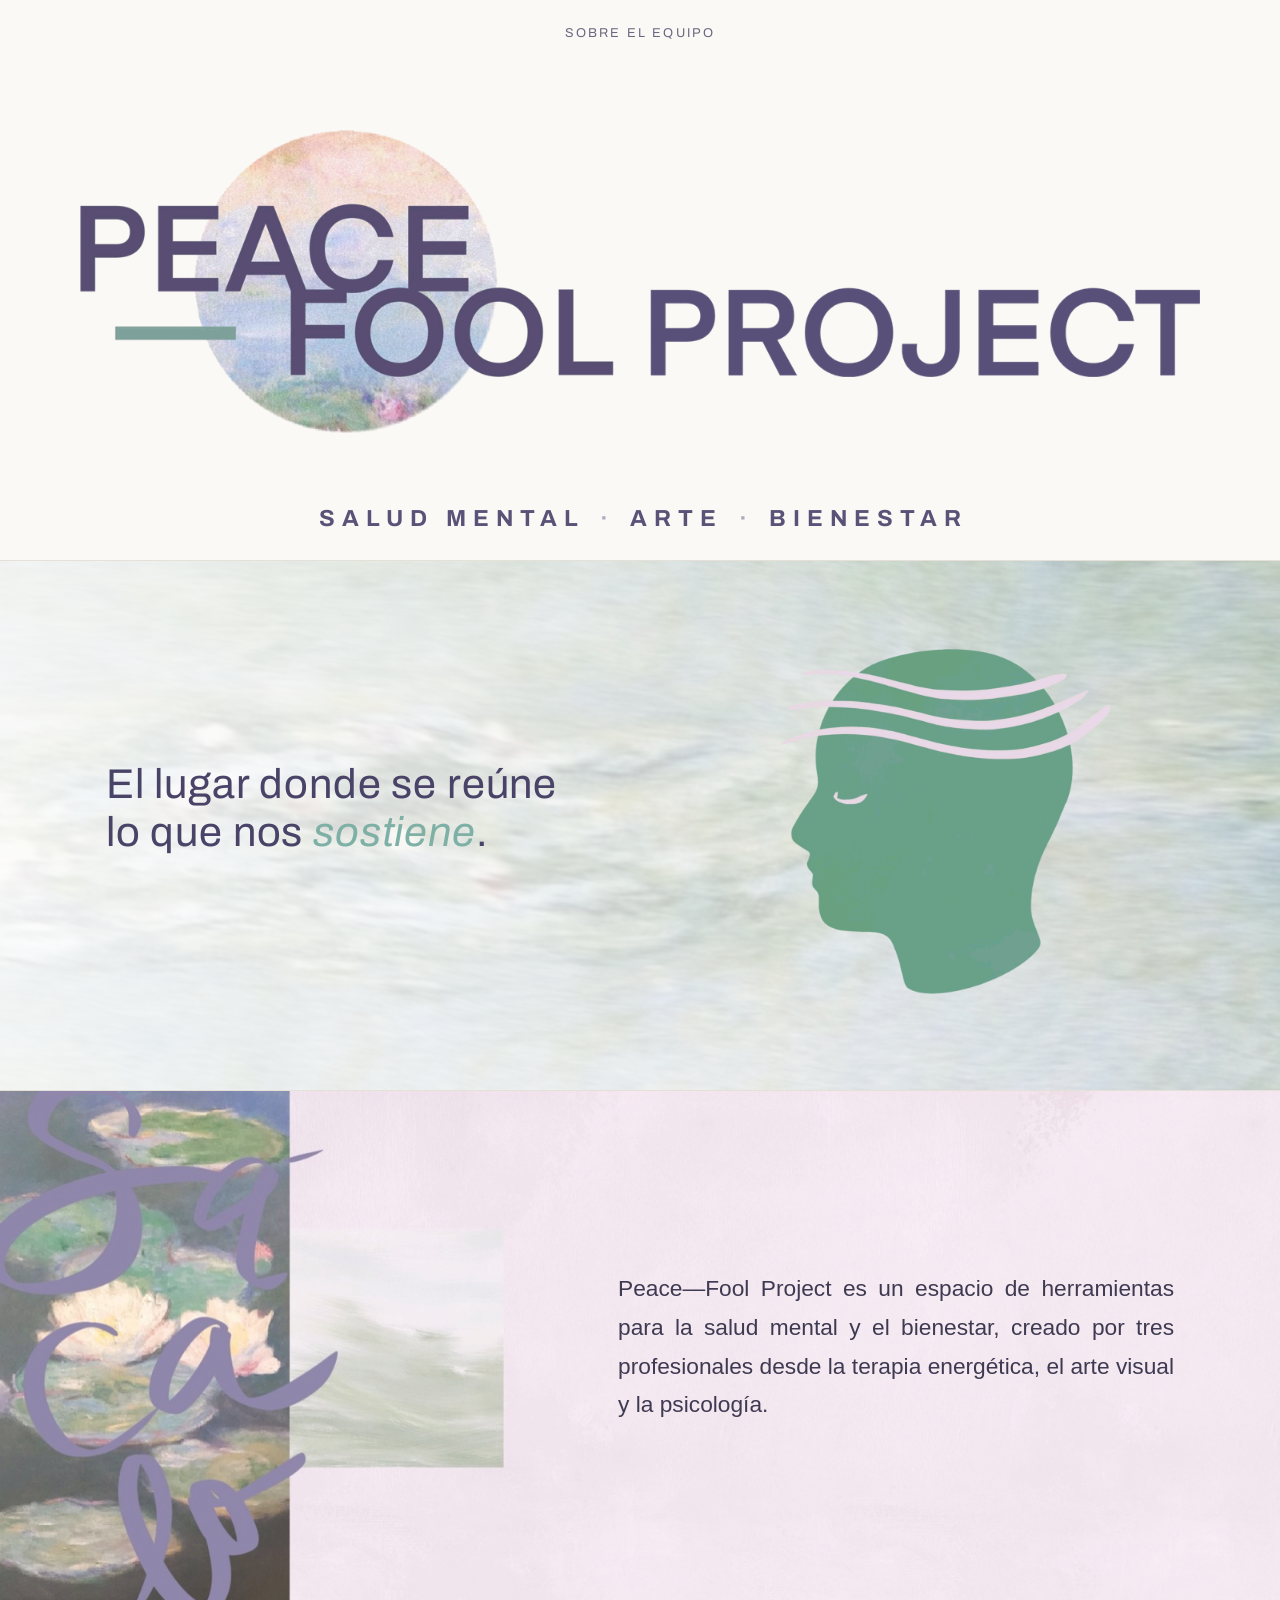
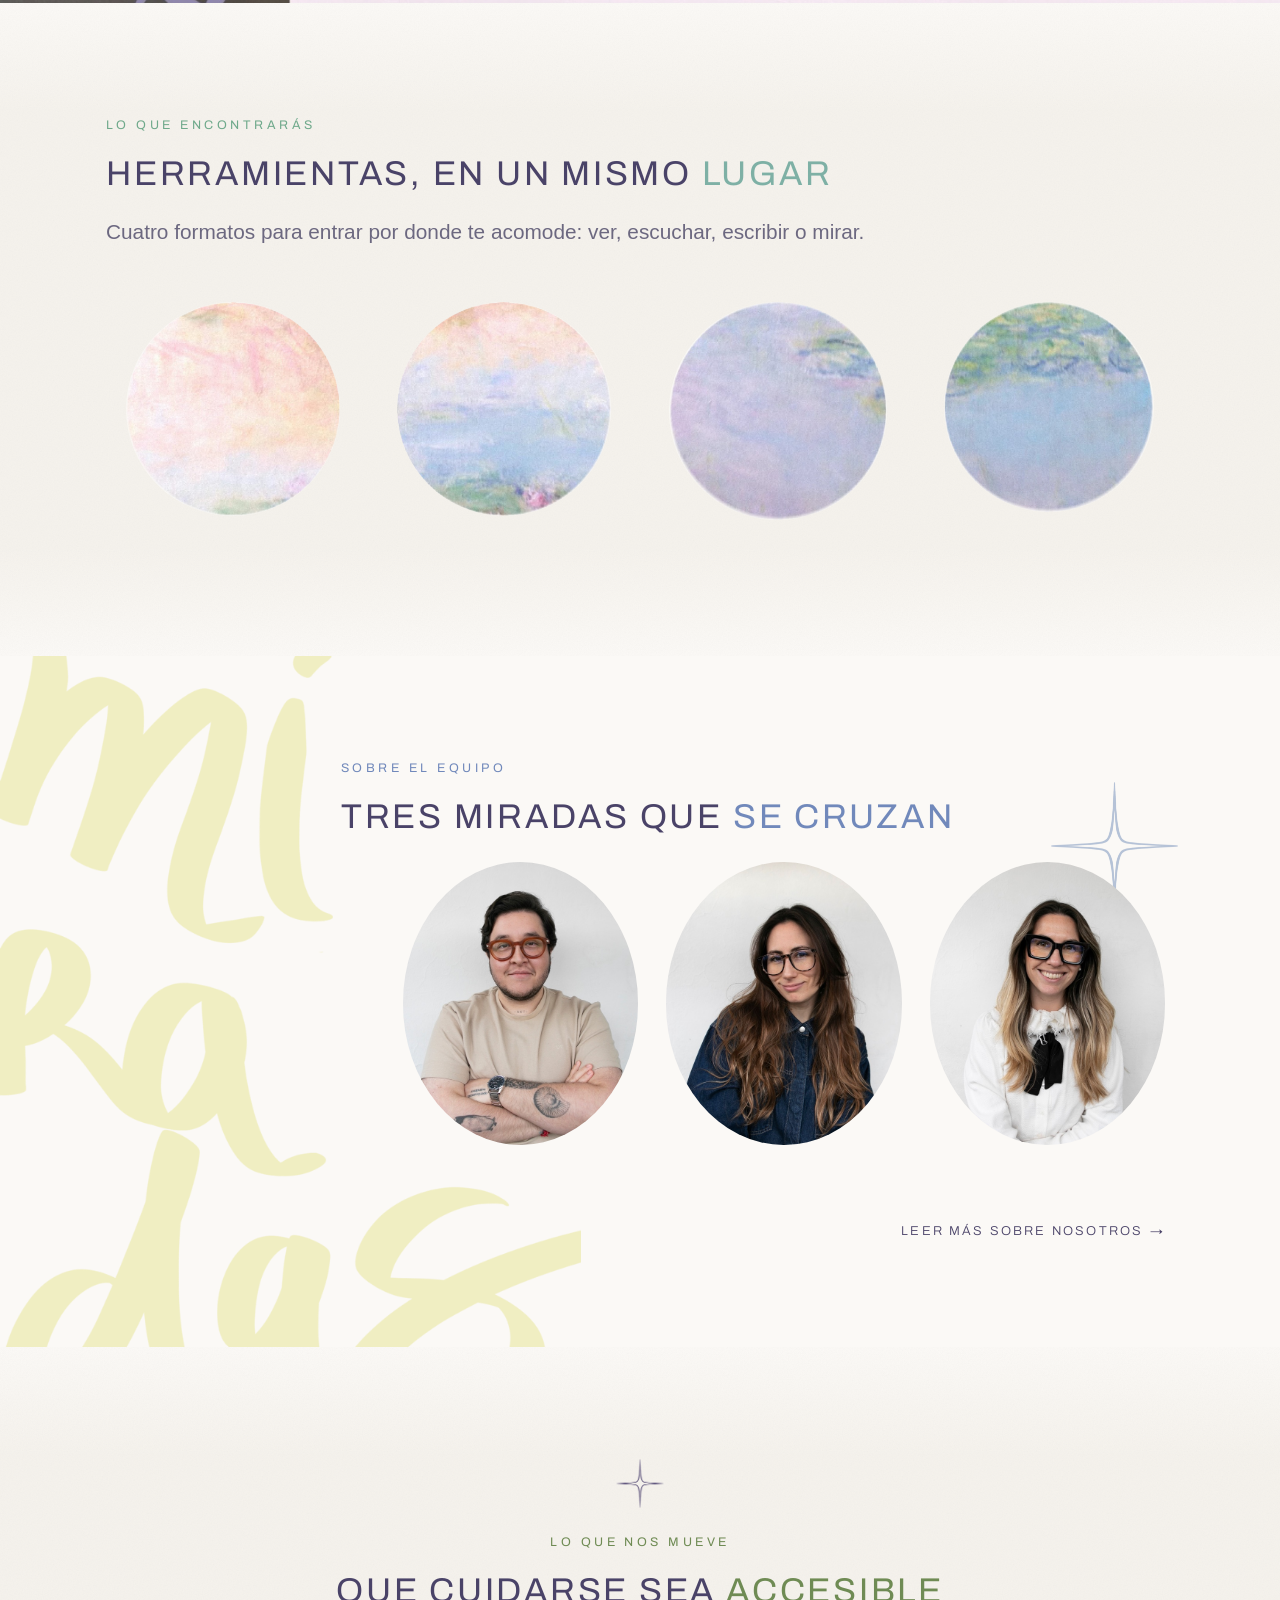
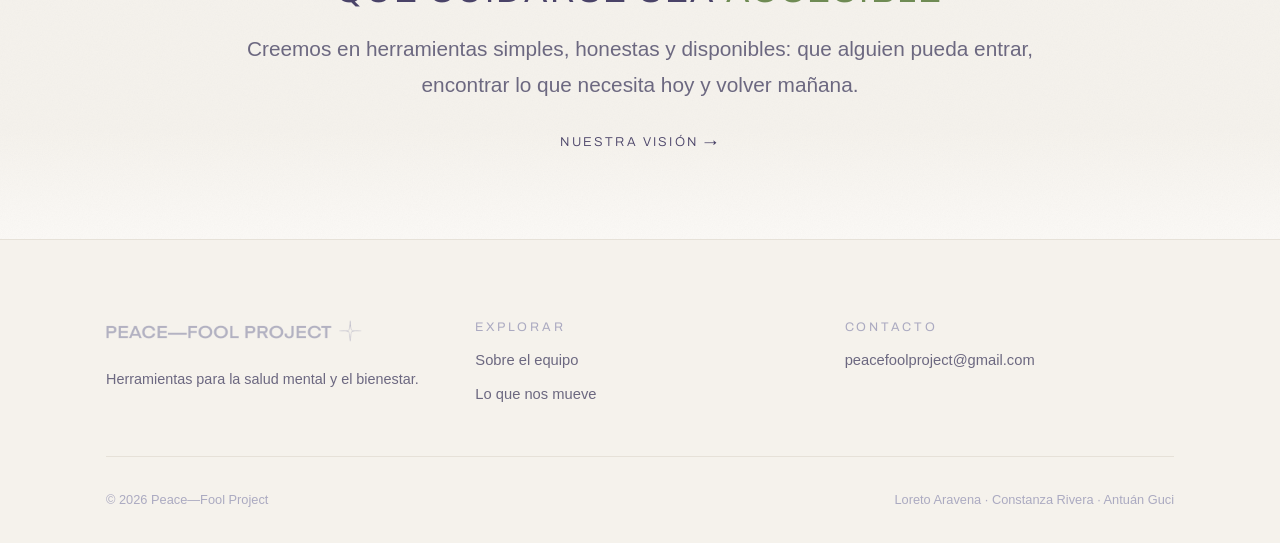
==== index.html @ b5b58b40 "Sitio Peace—Fool Project: presentación pública Sólo la portada y la página del equipo. El material —" ====
<!DOCTYPE html>
<html lang="es">
<head>
<meta charset="utf-8">
<meta name="viewport" content="width=device-width, initial-scale=1">
<title>Peace—Fool Project · Herramientas para la salud mental y el bienestar</title>
<meta name="description" content="Peace—Fool Project reúne cursos grabados, meditaciones guiadas y material descargable creados por una terapeuta energética, una artista visual y un psicólogo.">
<link rel="preconnect" href="https://fonts.gstatic.com" crossorigin>
<link href="https://fonts.googleapis.com/css2?family=Archivo:wght@400;700&display=swap" rel="stylesheet">
<link rel="stylesheet" href="assets/css/styles.css">
</head>
<body class="portada">

<a class="salta-al-contenido" href="#contenido">Saltar al contenido</a>

<!-- ============================= HEADER ============================== -->
<header class="header">
  <div class="contenedor header__inner">
    <a class="logo" href="index.html">
      <img class="logo__img" src="assets/img/logo/logo-manuscrito.png"
           alt="Peace—Fool Project" width="800" height="166">
    </a>

    <button class="nav-toggle" type="button" aria-expanded="false" aria-controls="nav-principal" aria-label="Abrir menú">
      <span></span><span></span><span></span>
    </button>

    <nav class="nav" id="nav-principal" aria-label="Menú principal">
      <a href="equipo.html">Sobre el equipo</a>
      <!-- Visión ya no es una sección aparte: vive al final de "Sobre el
           equipo". Para devolverla al menú, quita este comentario.
      <a href="vision.html">Visión</a> -->
      <!-- Fool Art, archivado: sin decidir si va como sección propia o
           repartido en las otras. Para devolverlo, quita este comentario.
      <a href="fool-art.html">Fool Art</a> -->
      <!-- Recursos, Meditación y Blog: fuera del menú mientras el material no
           esté listo. Esas páginas existen completas en la carpeta pero NO se
           publican (ver el README, "Qué se publica y qué no"). Para devolverlas,
           quita este comentario y vuelve a incluirlas en la copia que se sube.
      <a href="recursos.html">Recursos</a>
      <a href="meditacion.html">Meditación guiada</a>
      <a href="blog.html">Blog</a> -->
    </nav>
  </div>
</header>

<main id="contenido">

  <!-- ============================== HERO ============================= -->
  <!-- Banner: el título de la marca, solo, sobre el fondo claro. La pintura de
       nenúfares que iba aquí pasó a la sección de abajo. -->
  <section class="banner-marca">
    <img class="marca-banner" src="assets/img/logo/titulo-peace-fool-project.png"
         alt="Peace—Fool Project" width="1400" height="379">
  </section>

  <!-- El lema va bajo la pintura, sobre el fondo claro: ahí se lee de corrido y
       hace de pie del título, en vez de competir con el agua del banner. -->
  <p class="lema">
    Salud mental <span class="lema__punto">&middot;</span>
    Arte <span class="lema__punto">&middot;</span>
    Bienestar
  </p>

  <!-- Presentación, debajo del banner: la frase a la izquierda y el dibujo de
       la cabeza a la derecha, los dos sobre la pintura de nenúfares, que antes
       era el fondo del banner (va puesta en styles.css, en .portada-intro). -->
  <section class="portada-intro">
    <div class="contenedor portada-intro__grid">
      <div class="portada-intro__texto">
        <h1>El lugar donde se reúne lo que nos <em>sostiene</em>.</h1>
      </div>
      <img class="portada-intro__foto" src="assets/img/portada/cabeza.png"
           alt="" aria-hidden="true" width="916" height="957"
           loading="lazy" decoding="async">
    </div>
  </section>

  <!-- La bajada, sobre la pintura que va de lado a lado
       (assets/img/portada/franja-sacalo.jpg, puesta como fondo en styles.css).
       El dibujo ocupa el costado izquierdo, así que el texto va a la derecha. -->
  <section class="franja franja--bajada revelar">
    <div class="contenedor">
      <p class="lead franja__texto">
        Peace—Fool Project es un espacio de herramientas para la salud mental y el
        bienestar, creado por tres profesionales desde la terapia energética, el
        arte visual y la psicología.
      </p>
    </div>
  </section>

  <!-- ============================ QUÉ HAY =========================== -->
  <section class="seccion--alt revelar" id="herramientas">
    <div class="contenedor">
      <span class="kicker tono-verde">Lo que encontrarás</span>
      <h2>Herramientas, en un mismo <span class="tono-verde-agua">lugar</span></h2>
      <p class="lead">
        Cuatro formatos para entrar por donde te acomode: ver, escuchar,
        escribir o mirar.
      </p>

      <!-- Los cuatro formatos, cada uno en su foto redonda. Al pasar el
           cursor aparece la descripción encima; en celular va debajo. -->
      <div class="constelacion">
        <article class="tarjeta tarjeta--ovalo ovalo--cursos" tabindex="0">
          <img class="ovalo__foto" src="assets/img/ovalos/foto-cursos.jpg"
               alt="Cursos grabados" width="480" height="480" loading="lazy" decoding="async">
          <div class="ovalo__detalle">
            <p>Clases en video de las tres disciplinas, para ver a tu ritmo.</p>
            <span class="pista__meta">Próximamente</span>
          </div>
        </article>

        <article class="tarjeta tarjeta--ovalo ovalo--fool" tabindex="0">
          <img class="ovalo__foto" src="assets/img/ovalos/foto-fool.jpg"
               alt="Fool art" width="480" height="480" loading="lazy" decoding="async">
          <div class="ovalo__detalle">
            <p>Obra, texturas y láminas como parte del proceso.</p>
            <span class="pista__meta">Próximamente</span>
          </div>
        </article>

        <article class="tarjeta tarjeta--ovalo ovalo--meditacion" tabindex="0">
          <img class="ovalo__foto" src="assets/img/ovalos/foto-meditacion.jpg"
               alt="Meditación guiada" width="480" height="480" loading="lazy" decoding="async">
          <div class="ovalo__detalle">
            <p>Audios para el descanso, la ansiedad o el cierre del día.</p>
            <span class="pista__meta">Próximamente</span>
          </div>
        </article>

        <article class="tarjeta tarjeta--ovalo ovalo--archivos" tabindex="0">
          <img class="ovalo__foto" src="assets/img/ovalos/foto-archivos.jpg"
               alt="Archivos descargables" width="480" height="480" loading="lazy" decoding="async">
          <div class="ovalo__detalle">
            <p>Bitácoras, guías de escritura y ejercicios imprimibles.</p>
            <span class="pista__meta">Próximamente</span>
          </div>
        </article>
      </div>
    </div>
  </section>

  <!-- ============================== EQUIPO ========================== -->
  <!-- Como la maqueta: la palabra "miradas" pegada al borde izquierdo, el
       título arrimado a ella y los tres retratos en óvalo, del mismo tamaño. -->
  <section class="equipo-portada revelar">
    <img class="equipo-portada__palabra" src="assets/img/portada/miradas.png"
         alt="" aria-hidden="true" width="750" height="1000" loading="lazy" decoding="async">

    <div class="contenedor equipo-portada__inner">
      <div class="equipo-portada__titulo">
        <span class="kicker tono-azul-acero">Sobre el equipo</span>
        <h2>Tres miradas que <span class="tono-azul-acero">se cruzan</span></h2>
      </div>
    </div>

    <!-- Los retratos no van dentro del contenedor: se miden contra el ancho de
         la página, como en la maqueta, para que el primero caiga sobre la
         palabra del fondo. -->
    <div class="equipo-portada__inner">
      <div class="equipo-portada__fotos">
        <img class="retrato-ovalo" src="assets/img/equipo/antuan.jpg"
             alt="Antuán Guci" width="640" height="800" loading="lazy" decoding="async">
        <img class="retrato-ovalo" src="assets/img/equipo/constanza.jpg"
             alt="Constanza Rivera" width="640" height="800" loading="lazy" decoding="async">
        <span class="retrato-con-destello">
          <img class="destello" src="assets/img/portada/destello.png"
               alt="" aria-hidden="true" width="515" height="520" loading="lazy" decoding="async">
          <img class="retrato-ovalo" src="assets/img/equipo/loreto.jpg"
               alt="Loreto Aravena" width="640" height="800" loading="lazy" decoding="async">
        </span>
      </div>

      <p class="equipo-portada__pie">
        <a class="enlace-flecha" href="equipo.html">Leer más sobre nosotros</a>
      </p>
    </div>
  </section>

  <!-- ============================== VISIÓN ========================== -->
  <!-- Cierra con menos aire abajo: el adelanto del blog que viene después ya
       trae el suyo, y juntos dejaban un hueco enorme. -->
  <section class="seccion--alt revelar" style="padding-bottom:clamp(2.5rem,5vw,4rem)">
    <div class="contenedor centrado">
      <img class="estrella--sola" src="assets/img/estrella.png" alt="" aria-hidden="true" width="440" height="445">
      <span class="kicker tono-oliva">Lo que nos mueve</span>
      <h2>Que cuidarse sea <span class="tono-oliva">accesible</span></h2>
      <p class="lead">
        Creemos en herramientas simples, honestas y disponibles: que alguien pueda
        entrar, encontrar lo que necesita hoy y volver mañana.
        <!-- TODO: reemplazar con el texto definitivo de visión -->
      </p>
      <p><a class="enlace-flecha" href="equipo.html#lo-que-nos-mueve">Nuestra visión</a></p>
    </div>
  </section>

  <!-- =============================== BLOG =========================== -->
  <!-- El adelanto del blog se retiró de la portada mientras el blog no esté
       publicado. Está guardado entero en respaldo/portada-adelanto-blog.html;
       para devolverlo, se pega aquí y se descomenta el enlace del menú. -->

</main>

<!-- ============================= FOOTER ============================== -->
<footer class="footer">
  <div class="contenedor">
    <div class="footer__grid">
      <div>
        <a class="logo" href="index.html">
          <img class="logo__img logo__img--pie" src="assets/img/logo/logo-gris-lavanda.png"
               alt="Peace—Fool Project" width="1372" height="130">
        </a>
        <p class="plomo" style="margin-top:1rem;font-size:.9rem">
          Herramientas para la salud mental y el bienestar.
        </p>
      </div>

      <div>
        <h4>Explorar</h4>
        <ul class="lista-limpia">
          <li><a href="equipo.html">Sobre el equipo</a></li>
          <li><a href="equipo.html#lo-que-nos-mueve">Lo que nos mueve</a></li>
          <!-- <li><a href="fool-art.html">Fool Art</a></li> Fool Art, archivado -->
          <!-- Recursos, Meditación y Blog, sin publicar todavía:
          <li><a href="recursos.html">Recursos</a></li>
          <li><a href="meditacion.html">Meditación guiada</a></li>
          <li><a href="blog.html">Blog</a></li> -->
        </ul>
      </div>

      <div>
        <h4>Contacto</h4>
        <ul class="lista-limpia">
          <li><a href="mailto:peacefoolproject@gmail.com">peacefoolproject@gmail.com</a></li>
          <li><!-- TODO: Instagram u otras redes --></li>
        </ul>
      </div>
    </div>

    <div class="footer__base">
      <span>&copy; <span id="anio">2026</span> Peace—Fool Project</span>
      <span>Loreto Aravena &middot; Constanza Rivera &middot; Antuán Guci</span>
    </div>
  </div>
</footer>

<!-- ============================== ADMIN ============================== -->
<!-- El acceso ADMIN es una maqueta: el formulario todavía no valida nada.
     Se retiró de las páginas públicas hasta que la autenticación esté conectada.
     El bloque completo sigue en admin.html y en las páginas sin publicar. -->

<!-- Botón SOS: acompaña el scroll en la esquina inferior derecha y lleva
     a la página de Recursos. -->
<!-- El botón SOS llevaba a Recursos. Como esa página no se publica todavía y
     aún no hay una línea de crisis definida, se retira: un SOS que no lleva a
     ninguna parte es peor que no tenerlo. Cuando exista el teléfono o el enlace
     de ayuda, se devuelve con ese destino.
<a class="sos" href="recursos.html" aria-label="SOS: ir a Recursos">SOS</a> -->

<script src="assets/js/main.js"></script>
<script>document.getElementById('anio').textContent = new Date().getFullYear();</script>
</body>
</html>
---- assets/css/styles.css ----
/* ==========================================================================
   PEACE—FOOL PROJECT — hoja de estilos única
   Paleta y tipografías de marca. Fondo claro, sobrio, cálido.
   ========================================================================== */

:root {
  /* --- Paleta de marca (moodboard) --- */
  --verde-agua:   #7eb0a5;
  --azul:         #6c87c0;
  --azul-acero:   #7189bb;
  --verde:        #6fa98b;
  --salvia:       #c8ceb9;
  --oliva:        #6f8b54;
  --gris-lavanda: #abaac1;
  --lila:         #e0d0d9;
  --morado:       #4a4368;
  --rosa:         #e0bdb2;
  --amarillo:     #e0e088;
  --burdeo:       #8e5060;   /* para el botón de ayuda */
  --azul-titular: #203385;   /* el azul del título del banner */
  --azul-fool:    #6585ae;   /* el azul pastel del "Fool Talks" manuscrito */
  --morado-marca: #5a5277;   /* la tinta exacta de las letras del título */

  /* --- Roles --- */
  --fondo:        #fbf9f6;   /* beige muy sutil */
  --fondo-alt:    #f5f2ec;   /* bloques alternos */
  --tinta:        #3e3a52;   /* texto principal */
  --tinta-suave:  #6c6880;   /* texto secundario */
  --linea:        #e6e1d8;   /* bordes finos */
  --acento:       var(--morado);

  /* --- Tipografías --- */
  /* Encabezados: la tipografía del logo. Si falta, otra geométrica parecida. */
  /* Archivo: firme, minimalista y un poco cuadrada, y —a diferencia de
     Devanagari Sangam MN— trae todas las tildes y la ñ. Se carga desde Google
     Fonts en el <head> de cada página, así se ve igual en cualquier equipo.
     Detrás quedan las del sistema por si la fuente no llega a cargar. */
  --font-titulo: "Archivo", "Devanagari Sangam MN", "Grantha Sangam MN", Futura,
                 "Avenir Next", "Helvetica Neue", sans-serif;
  --font-texto:  "Helvetica Neue", Helvetica, "Inter", system-ui, -apple-system,
                 "Segoe UI", Arial, sans-serif;

  /* --- Medidas --- */
  --ancho:      1180px;
  --ancho-texto: 68ch;
  --radio:      2px;
  --tr:         .35s cubic-bezier(.22,.61,.36,1);
}

*, *::before, *::after { box-sizing: border-box; }

html { color-scheme: light; scroll-behavior: smooth; }

body {
  margin: 0;
  background: var(--fondo);
  color: var(--tinta);
  font-family: var(--font-texto);
  font-size: 17px;
  font-weight: 300;
  line-height: 1.75;
  -webkit-font-smoothing: antialiased;
  text-rendering: optimizeLegibility;
}

img, svg { max-width: 100%; display: block; }

a { color: var(--acento); text-decoration: none; }
a:hover { color: var(--azul-acero); }

::selection { background: var(--lila); color: var(--morado); }

/* --------------------------------------------------------- Tipografía ---- */

h1, h2, h3, h4, .titulo, .logo, .nav a, .boton, .kicker {
  font-family: var(--font-titulo);
  font-weight: 400;
}

h1, h2, h3, h4 { color: var(--morado); margin: 0 0 .6em; line-height: 1.15; }

/* Las frases de encabezado van en mayúsculas */
h1, h2 { text-transform: uppercase; text-wrap: balance; }

h1 { font-size: clamp(1.9rem, 5vw, 3.6rem); letter-spacing: .06em; }
h2 { font-size: clamp(1.4rem, 3vw, 2.15rem); letter-spacing: .08em; }
h3 { font-size: 1.25rem; letter-spacing: .04em; }

/* Etiquetas cortas en mayúsculas: van con la tipografía de los encabezados */
.pista__meta, .entrada__fecha, .footer h4, .campo span,
.persona__retrato, .galeria .marco { font-family: var(--font-titulo); }

p { margin: 0 0 1.15em; max-width: var(--ancho-texto); }

.kicker {
  display: block;
  font-size: .78rem;
  letter-spacing: .28em;
  text-transform: uppercase;
  color: var(--gris-lavanda);
  margin-bottom: 1.4em;
}

.plomo { color: var(--tinta-suave); }

.lead {
  font-size: clamp(1.05rem, 2vw, 1.3rem);
  line-height: 1.7;
  color: var(--tinta-suave);
}

/* ------------------------------------------- Regla de justificación ------ */
/* Bordes parejos a los dos lados y, en pantalla ancha, ninguna palabra
   partida: es lo que hace Word por defecto y por eso sus bloques se ven
   coherentes. De 900 px hacia abajo —celular y tablet vertical— la columna se
   angosta tanto que sin guiones se abren huecos entre las palabras, así que ahí
   sí se permiten.
   Los bloques centrados a propósito quedan fuera de la regla. */
.lead,
.entrada--completa p,
.perfil__texto p,
.franja__texto {
  text-align: justify;
  hyphens: manual;
  -webkit-hyphens: manual;
  text-wrap: pretty;
}
.centrado .lead,
.centrado p { text-align: center; }

@media (max-width: 900px) {
  .lead,
  .entrada--completa p,
  .perfil__texto p,
  .franja__texto {
    hyphens: auto;
    -webkit-hyphens: auto;
  }
}

/* ------------------------------------------------------------ Layout ---- */

.contenedor {
  width: 100%;
  max-width: var(--ancho);
  margin-inline: auto;
  padding-inline: clamp(1.25rem, 5vw, 3.5rem);
}

section { padding-block: clamp(3.5rem, 9vw, 7rem); }
/* Los bloques de color alterno no cortan en recto: entran y salen con un
   degradado. Entre los dos beige hay apenas 10 niveles de diferencia, así que
   un degradado largo los reparte en franjas de 30 px bien visibles: por eso el
   desvanecido dura 110 px fijos y encima va un grano muy leve que disimula los
   escalones (el mismo truco que usa la imprenta para los fondos planos). */
.seccion--alt {
  background:
    url("data:image/svg+xml,%3Csvg xmlns='http://www.w3.org/2000/svg' width='160' height='160'%3E%3Cfilter id='g'%3E%3CfeTurbulence type='fractalNoise' baseFrequency='.8' numOctaves='2' stitchTiles='stitch'/%3E%3CfeColorMatrix type='saturate' values='0'/%3E%3C/filter%3E%3Crect width='160' height='160' filter='url(%23g)' opacity='.05'/%3E%3C/svg%3E") repeat,
    linear-gradient(to bottom, var(--fondo) 0, rgba(251, 249, 246, 0) 110px),
    linear-gradient(to top,    var(--fondo) 0, rgba(251, 249, 246, 0) 110px),
    var(--fondo-alt);
}

.centrado { text-align: center; }
.centrado p, .centrado .lead { margin-inline: auto; }

.grid { display: grid; gap: clamp(1.5rem, 3.5vw, 2.75rem); }
.grid--2 { grid-template-columns: repeat(auto-fit, minmax(280px, 1fr)); }
.grid--3 { grid-template-columns: repeat(auto-fit, minmax(260px, 1fr)); }

hr.regla {
  border: 0;
  height: 1px;
  background: var(--linea);
  margin-block: clamp(2.5rem, 6vw, 4.5rem);
}

/* ------------------------------------------------------------- Estrella -- */
/* Motivo de cuatro puntas del moodboard */

.estrella { width: 1em; height: 1em; fill: currentColor; flex: none; }
/* Estrella de marca (PNG) usada como remate al abrir una sección */
.estrella--sola {
  width: clamp(30px, 4.4vw, 48px);
  height: auto;
  margin: 0 auto 1.5rem;
}

/* ------------------------------------------------------------- Header ---- */

.header {
  position: sticky;
  top: 0;
  z-index: 50;
  background: rgba(251, 249, 246, .88);
  backdrop-filter: saturate(140%) blur(10px);
  /* sin línea abajo: al desplazarse, la franja se separa del contenido por el
     fondo translúcido, no por un borde */
  transition: background var(--tr);
}

.header__inner {
  display: flex;
  align-items: center;
  justify-content: space-between;
  gap: 1.5rem;
  min-height: 58px;   /* la franja del menú, angosta; el texto no cambia */
}

.logo {
  display: inline-flex;
  align-items: center;
  gap: .5em;
  font-size: clamp(.95rem, 1.9vw, 1.15rem);
  letter-spacing: .16em;
  text-transform: uppercase;
  color: var(--morado);
  white-space: nowrap;
}
.logo .estrella { color: var(--gris-lavanda); }

/* Logotipo como imagen (PNG oficial de marca, con su tipografía incrustada).
   Para cambiar el color, apunta el src a otro archivo de assets/img/logo/ */
.logo__img {
  /* el manuscrito se mide por ancho: así conserva la presencia que tenía el
     logotipo tipográfico, sin importar cuánto suban y bajen sus trazos */
  width: clamp(196px, 20vw, 280px);
  height: auto;
  transition: opacity var(--tr);
}
.logo:hover .logo__img { opacity: .72; }
.logo__img--pie { height: 22px; }

.nav { display: flex; align-items: center; gap: clamp(1rem, 2.4vw, 2.1rem); }

.nav a {
  font-size: .8rem;
  letter-spacing: .17em;
  text-transform: uppercase;
  color: var(--tinta-suave);
  /* la caja de la línea pega al texto y el reparto desigual compensa que las
     mayúsculas se ven altas dentro de su renglón */
  line-height: 1;
  padding-block: .5em;
  border-bottom: 1px solid transparent;
  transition: color var(--tr), border-color var(--tr);
}
.nav a:hover { color: var(--morado); border-bottom-color: var(--gris-lavanda); }
.nav a[aria-current="page"] { color: var(--morado); border-bottom-color: var(--morado); }

.nav-toggle {
  display: none;
  background: none;
  border: 0;
  padding: .5rem;
  cursor: pointer;
  color: var(--morado);
}
.nav-toggle span {
  display: block;
  width: 24px;
  height: 1px;
  background: currentColor;
  margin: 6px 0;
  transition: transform var(--tr), opacity var(--tr);
}
.nav-toggle[aria-expanded="true"] span:nth-child(1) { transform: translateY(7px) rotate(45deg); }
.nav-toggle[aria-expanded="true"] span:nth-child(2) { opacity: 0; }
.nav-toggle[aria-expanded="true"] span:nth-child(3) { transform: translateY(-7px) rotate(-45deg); }

/* En pantalla ancha la cabecera va en tres columnas: el manuscrito a la
   izquierda y el menú centrado en la del medio, pase lo que pase con el
   logotipo. En la portada el manuscrito se esconde —ahí el título grande del
   banner ya hace de marca—; en el resto de las páginas aparece y es el camino
   de vuelta al inicio. De 860 px hacia abajo todo vuelve a la normalidad:
   manuscrito a la izquierda y hamburguesa a la derecha. */
@media (min-width: 861px) {
  /* En la portada el manuscrito se esconde y el menú queda solo, centrado. */
  body.portada .header .logo { display: none; }
  body.portada .header__inner { justify-content: center; }
  /* Las mayúsculas ocupan la parte de arriba de su renglón, así que centrar la
     caja las deja 5 px altas dentro de la franja. Este empujón las centra de
     verdad; la rayita del enlace baja con ellas. */
  .nav a { transform: translateY(5px); }
}

/* De 1100 px para arriba sobra espacio: la cabecera va en tres columnas y el
   menú queda centrado aunque el manuscrito esté a la izquierda. Entre 861 y
   1099 no alcanza —el logotipo quedaría diminuto—, así que ahí se mantiene el
   reparto clásico: manuscrito a la izquierda, menú a la derecha. */
@media (min-width: 1100px) {
  /* La cabecera se mide contra toda la página y no contra el contenedor: así el
     manuscrito queda centrado en el hueco que va del borde de la pantalla al
     comienzo del menú, en vez de pegado a la izquierda del texto. */
  .header__inner {
    display: grid;
    grid-template-columns: 1fr auto 1fr;
    max-width: none;
    padding-inline: clamp(1.5rem, 3vw, 2.5rem);
  }
  .header .logo { grid-column: 1; justify-self: center; }
  .nav { grid-column: 2; justify-content: center; }
  .header .logo__img { width: clamp(170px, 15vw, 230px); }
  body.portada .nav { grid-column: 2; }
}

@media (max-width: 860px) {
  .nav-toggle { display: block; }
  .nav {
    position: fixed;
    inset: 58px 0 auto;   /* el desplegable cuelga justo del borde de la franja */
    flex-direction: column;
    align-items: flex-start;
    gap: 0;
    background: var(--fondo);
    border-bottom: 1px solid var(--linea);
    padding: 1rem clamp(1.25rem, 5vw, 3.5rem) 2rem;
    transform: translateY(-8px);
    opacity: 0;
    pointer-events: none;
    transition: opacity var(--tr), transform var(--tr);
  }
  .nav.is-open { opacity: 1; transform: none; pointer-events: auto; }
  .nav a { width: 100%; padding-block: .9em; border-bottom: 1px solid var(--linea); }
}

/* --------------------------------------------------------------- Hero ---- */

.hero {
  position: relative;
  overflow: hidden;
  padding-block: clamp(4.5rem, 13vw, 9.5rem);
}
.hero__wash {
  position: absolute;
  inset: auto -10% -30% 40%;
  width: 70%;
  max-width: 780px;
  opacity: .5;
  pointer-events: none;
  z-index: 0;
}
.hero__inner { position: relative; z-index: 1; }

/* Los trazos curvos de Meditación guiada: grandes, a la derecha y a la altura
   del título, saliéndose por el borde de la pantalla. Van detrás del texto, no
   se pueden pinchar y llevan la misma opacidad que la palabra de fondo de
   Recursos (0,41), para que el conjunto se vea parejo. */
.hero--mancha { overflow: hidden; }
.mancha-hero {
  position: absolute;
  top: 50%;
  right: -7%;
  transform: translateY(-50%);
  width: min(62%, 820px);
  max-width: none;
  height: auto;
  z-index: 0;
  opacity: .41;
  pointer-events: none;
  /* El dibujo viene recortado en recto por abajo, y como es más alto que la
     franja, ese corte quedaba a la vista. Este degradado lo disuelve antes de
     llegar al borde, así parece que se va apagando solo. */
  -webkit-mask-image: linear-gradient(to bottom, #000 58%, transparent 94%);
          mask-image: linear-gradient(to bottom, #000 58%, transparent 94%);
}

@media (max-width: 900px) {
  /* en pantalla angosta se corre hacia afuera y se atenúa: aquí el texto le
     pasa por encima */
  .mancha-hero {
    right: -28%;
    width: min(86%, 520px);
    opacity: .3;
  }
}
.hero h1 { max-width: 20ch; }
/* Solo la frase de la portada lleva el acento en verde agua; el resto de las
   palabras en cursiva (por ejemplo el "Fool" de Fool Talks) mantiene su color. */
.portada-intro h1 em { font-style: italic; color: var(--verde-agua); }
.hero .lead { max-width: 46ch; margin-top: 1.6rem; }

/* Portada: el título de la marca, solo, sobre el fondo claro de la página. La
   pintura de nenúfares que iba detrás pasó a la sección de la presentación. */
.banner-marca {
  position: relative;
  padding-block: clamp(2.5rem, 6vw, 4.5rem) clamp(.5rem, 2vw, 1.5rem);
  text-align: center;
}
/* el banner respira más ancho que el resto del sitio */
/* La bajada queda al pie del banner, en blanco. La pintura del fondo es clara,
   así que lleva una sombra muy suave para que no se pierda. */
/* Sobre la pintura hay que pesar más: la tipografía de los titulares no tiene
   negrita real, así que esta línea va con la del texto, en bold, y en el mismo
   azul del título. */
/* El lema de la marca. Antes iba dentro del banner, en cursiva y chico, y se
   perdía contra la pintura. Ahora va debajo, sobre el fondo claro, en la
   tipografía de los títulos y con las letras bien separadas: se lee de lejos y
   remata el bloque del banner sin taparlo. */
.lema {
  margin: clamp(1.6rem, 3.6vw, 3rem) auto clamp(.5rem, 2vw, 1.5rem);
  max-width: none;
  text-align: center;
  font-family: var(--font-titulo);
  font-size: clamp(.92rem, 1.85vw, 1.45rem);
  /* en negrita y en la tinta del título: así el lema se lee como parte del
     mismo bloque y no como una línea suelta debajo */
  font-weight: 700;
  line-height: 1.4;
  letter-spacing: .3em;
  /* el interletrado agrega un hueco al final de la línea: esto lo compensa */
  text-indent: .3em;
  text-transform: uppercase;
  color: var(--morado-marca);
}
.lema__punto { color: var(--gris-lavanda); margin-inline: .15em; }

@media (max-width: 600px) {
  /* en celular se achica un punto para no pegarse a los bordes */
  .lema {
    font-size: .78rem;
    letter-spacing: .18em;
    padding-inline: 1.25rem;
  }
}

/* El título es una sola imagen: "PEACE / FOOL PROJECT" con el círculo pintado
   detrás. PROJECT va montado sobre la misma línea de base que FOOL y con la
   misma altura de letra; eso viene resuelto dentro del archivo, no en CSS. */
.marca-banner {
  display: block;
  width: min(92%, 1120px);
  height: auto;
  margin-inline: auto;
}

/* Presentación de la portada, debajo del banner */
/* La presentación lleva de fondo la pintura de nenúfares que antes estaba en el
   banner, a todo el ancho. Encima va un halo claro —el mismo de antes— para que
   la frase se lea sin pelear con el agua. */
.portada-intro {
  position: relative;
  overflow: hidden;
  padding-block: clamp(3rem, 7vw, 5.5rem) clamp(3rem, 8vw, 6rem);
  text-align: left;
  /* el velo pesa más a la izquierda, que es donde va la frase, y se abre hacia
     la derecha para que la pintura se vea entera detrás del dibujo */
  background:
    linear-gradient(to right,
                    rgba(255, 255, 255, .90) 0%,
                    rgba(255, 255, 255, .78) 38%,
                    rgba(255, 255, 255, .52) 100%),
    url("../img/banner-nenufares.jpg") center / cover no-repeat,
    #eaeee0;
  border-block: 1px solid var(--linea);
}
.portada-intro h1 {
  max-width: 22ch;
  margin-inline: 0;
  font-size: clamp(1.55rem, 3.6vw, 2.6rem);
  /* esta frase va en caja normal, no en mayúsculas */
  text-transform: none;
  letter-spacing: .02em;
}
/* La frase a la izquierda y, al lado, el hueco reservado para la imagen. */
.portada-intro__grid {
  display: grid;
  grid-template-columns: minmax(0, 6fr) minmax(0, 5fr);
  gap: clamp(1.75rem, 5vw, 4rem);
  align-items: center;
}
.portada-intro__texto { position: relative; z-index: 1; }

/* Hueco de imagen: un espacio reservado, con su medida, para que se vea desde
   ya cuánto lugar ocupará la foto. Al reemplazarlo por un <img> con la misma
   clase, la caja no cambia de tamaño. */
.hueco {
  position: relative;
  display: grid;
  place-items: center;
  border: 1px dashed var(--linea);
  border-radius: var(--radio);
  background: var(--fondo-alt);
}
.hueco__nota {
  font-family: var(--font-titulo);
  font-size: .72rem;
  letter-spacing: .2em;
  text-transform: uppercase;
  color: var(--gris-lavanda);
  text-align: center;
  padding: 1rem;
}
/* El dibujo de la cabeza, al costado de la frase: viene recortado y sin fondo,
   así que va suelto —sin marco, sin recorte ni sombra—. */
.portada-intro__foto {
  display: block;
  width: 100%;
  max-width: 330px;
  height: auto;
  margin-inline: auto;
}

/* Franjas de la portada: texto (o botón) sobre una imagen a todo lo ancho.
   Mientras no estén las fotos, el fondo es un tono de la paleta. */
.franja {
  position: relative;
  display: grid;
  align-items: center;
  min-height: clamp(240px, 32vw, 420px);
  padding-block: clamp(2.5rem, 6vw, 4.5rem);
  /* aquí va la foto: background-image: url("../img/portada/....jpg"); */
  background: var(--salvia) center / cover no-repeat;
}
/* Un velo claro sobre la foto, para que el texto se lea sea cual sea la que
   venga. Si la imagen resulta muy clara, se puede bajar a .3 */
.franja::before {
  content: "";
  position: absolute;
  inset: 0;
  background: rgba(251, 249, 246, .55);
  pointer-events: none;
}
.franja > * { position: relative; z-index: 1; }
/* La franja de la bajada lleva la pintura de "sácalo": el dibujo ocupa el
   costado izquierdo y el resto es su propio lila, por eso el texto se corre a
   la derecha. El alto sigue la proporción de la pintura (2000 × 809) para que
   no haya que recortarla. */
.franja--bajada {
  background-color: #f1e4ed;
  background-image: url("../img/portada/franja-sacalo.jpg");
  background-position: left center;
  background-size: cover;
  min-height: clamp(300px, 40vw, 580px);
}
/* el velo se baja: con el de siempre, la pintura quedaba lavada */
.franja--bajada::before { background: rgba(251, 249, 246, .16); }
.franja--bajada .franja__texto {
  margin-left: auto;
  max-width: 44ch;
}

@media (max-width: 900px) {
  /* en pantalla angosta el dibujo queda debajo del texto y no detrás: así no
     se pisan. La pintura se ancla a la derecha, que es su parte lisa. */
  .franja--bajada {
    background-position: right center;
    min-height: clamp(260px, 55vw, 420px);
  }
  .franja--bajada .franja__texto { margin-left: 0; }
}
/* .franja--boton se retiró junto con la franja del botón "encuentra lo que
   necesitas": llevaba justo a la sección que venía abajo. */
.franja__texto {
  max-width: 52ch;
  margin: 0;
  color: var(--tinta);
  font-size: clamp(1.08rem, 2.1vw, 1.42rem);
}
/* la nota del hueco, arriba a la derecha, mientras no esté la foto */
.hueco__nota--franja {
  position: absolute;
  top: .9rem;
  right: 1.1rem;
  z-index: 2;
  padding: 0;
}
/* El botón manda en su franja: más grande que el resto. */
.boton--grande {
  font-size: clamp(1rem, 1.35vw, 1.18rem);
  letter-spacing: .2em;
  padding: 1.5em 2.8em 1em;
}

/* -------------------------------------------- Equipo en la portada ------- */
/* La palabra "miradas" pegada al borde izquierdo (se sale por arriba, abajo y
   por la izquierda, como en la maqueta), el título arrimado a ella y los tres
   retratos en óvalo, todos del mismo tamaño. */

.equipo-portada {
  position: relative;
  overflow: hidden;
  padding-block: clamp(3.5rem, 8vw, 6.5rem);
}
.equipo-portada__palabra {
  position: absolute;
  left: 0;
  top: 50%;
  transform: translateY(-50%);
  height: 112%;          /* sobresale por arriba y por abajo */
  width: auto;
  max-width: none;
  z-index: 0;
  pointer-events: none;
}
.equipo-portada__inner { position: relative; z-index: 1; }

/* el título arranca a la altura del cuarto del ancho, como en la maqueta */
.equipo-portada__titulo {
  margin-left: 22%;
  /* menos aire aquí = los retratos suben */
  margin-bottom: clamp(1rem, 2.2vw, 1.6rem);
}
.equipo-portada__titulo h2 { margin-bottom: 0; }

/* Medidas de la maqueta, tomadas contra el ancho de la página: la fila ocupa
   el 59,5 % y termina a un 5 % del borde derecho, así el primer óvalo cae
   sobre la cola de la palabra del fondo. */
.equipo-portada__fotos {
  display: grid;
  grid-template-columns: repeat(3, 1fr);
  gap: clamp(.75rem, 2.2vw, 1.75rem);
  width: 59.5%;
  max-width: 1020px;
  /* el margen derecho corre la fila hacia la izquierda, para que quede
     centrada en el blanco que deja la palabra del fondo */
  margin: 0 9% 0 auto;
}
/* Óvalo: la caja es más alta que ancha y el redondeo al 50 % la convierte en
   elipse. La foto se recorta dentro, centrada en la cara. */
.retrato-ovalo {
  width: 100%;
  aspect-ratio: 5 / 6;
  height: auto;
  object-fit: cover;
  object-position: center 20%;
  border-radius: 50%;
}

/* El destello asoma por la esquina de arriba a la derecha del último retrato:
   una parte se esconde detrás de la foto y el resto queda a la vista. */
/* ancho propio: sin él, al centrar los óvalos en el celular la caja se encoge
   a cero y la foto de Loreto desaparece */
.retrato-con-destello { position: relative; display: block; width: 100%; }
.retrato-con-destello .destello {
  position: absolute;
  z-index: -1;            /* detrás de la foto, delante del fondo */
  /* la punta de abajo entra en la foto por el borde de arriba; el resto del
     destello queda afuera, a la vista */
  top: -29%;
  right: -6%;
  width: 55%;             /* bastante menor que la foto */
  height: auto;
  opacity: .6;            /* más transparente */
  pointer-events: none;
}
.equipo-portada__pie {
  width: 59.5%;
  max-width: 1020px;
  margin: clamp(2.75rem, 5.5vw, 4.5rem) 9% 0 auto;
  /* alineado al borde derecho de la fila: así no cae sobre la palabra */
  text-align: right;
}

@media (max-width: 900px) {
  .equipo-portada__titulo { margin-left: 0; }
  /* con menos ancho, el destello se mete hacia adentro para no quedar cortado
     por el borde de la franja */
  .retrato-con-destello .destello { top: -15%; right: 12%; width: 48%; }
  /* sin la maqueta de por medio, los retratos vuelven al ancho del contenido */
  .equipo-portada__fotos,
  .equipo-portada__pie {
    width: auto;
    margin-inline: clamp(1.25rem, 5vw, 3.5rem);
  }
  /* la palabra se queda de fondo, más discreta y sin empujar nada */
  .equipo-portada__palabra { height: 78%; opacity: .75; }
}

/* En el celular los tres óvalos en fila quedarían de 99 px: caras diminutas.
   Ahí se apilan, del tamaño en que se reconocen. */
@media (max-width: 600px) {
  .equipo-portada__fotos {
    grid-template-columns: 1fr;
    gap: clamp(1.25rem, 5vw, 2rem);
    justify-items: center;
  }
  .retrato-ovalo,
  .retrato-con-destello { max-width: 220px; }
  .equipo-portada__pie { text-align: center; }
}

/* Palabras manuscritas de fondo, pegadas a un borde de la página: "miradas" a
   la izquierda en el equipo, "recursos" a la derecha en su página. */
.hero--palabra { position: relative; overflow: hidden; }
.hero--palabra .hero__inner { position: relative; z-index: 1; }

/* Los trazos curvos de Meditación guiada: grandes, a la derecha y a la altura
   del título, saliéndose por el borde de la pantalla. Van detrás del texto, no
   se pueden pinchar y llevan la misma opacidad que la palabra de fondo de
   Recursos (0,41), para que el conjunto se vea parejo. */
.hero--mancha { overflow: hidden; }
.mancha-hero {
  position: absolute;
  top: 50%;
  right: -7%;
  transform: translateY(-50%);
  width: min(62%, 820px);
  max-width: none;
  height: auto;
  z-index: 0;
  opacity: .41;
  pointer-events: none;
  /* El dibujo viene recortado en recto por abajo, y como es más alto que la
     franja, ese corte quedaba a la vista. Este degradado lo disuelve antes de
     llegar al borde, así parece que se va apagando solo. */
  -webkit-mask-image: linear-gradient(to bottom, #000 58%, transparent 94%);
          mask-image: linear-gradient(to bottom, #000 58%, transparent 94%);
}

@media (max-width: 900px) {
  /* en pantalla angosta se corre hacia afuera y se atenúa: aquí el texto le
     pasa por encima */
  .mancha-hero {
    right: -28%;
    width: min(86%, 520px);
    opacity: .3;
  }
}
.palabra-lateral {
  position: absolute;
  top: 50%;
  transform: translateY(-50%);
  height: 106%;          /* sobresale un poco por arriba y por abajo */
  width: auto;
  max-width: none;
  z-index: 0;
  pointer-events: none;
}
/* La de "recursos" va un 45 % más tenue: su trazo es más grueso que el de
   "miradas" y sobre el texto pesaba demasiado. */
.palabra-lateral--derecha { right: 0; opacity: .41; }
@media (max-width: 900px) {
  /* de fondo y más discreta, para no pelear con el texto */
  .palabra-lateral { height: 80%; opacity: .7; }
  .palabra-lateral--derecha { opacity: .3; }
}

/* La palabra también abre la página de las biografías: mismo recurso, mismo
   lado. El texto del encabezado se corre para no montarse encima. */
.hero--miradas { position: relative; overflow: hidden; }
.hero--miradas .hero__inner { position: relative; z-index: 1; }

/* Los trazos curvos de Meditación guiada: grandes, a la derecha y a la altura
   del título, saliéndose por el borde de la pantalla. Van detrás del texto, no
   se pueden pinchar y llevan la misma opacidad que la palabra de fondo de
   Recursos (0,41), para que el conjunto se vea parejo. */
.hero--mancha { overflow: hidden; }
.mancha-hero {
  position: absolute;
  top: 50%;
  right: -7%;
  transform: translateY(-50%);
  width: min(62%, 820px);
  max-width: none;
  height: auto;
  z-index: 0;
  opacity: .41;
  pointer-events: none;
  /* El dibujo viene recortado en recto por abajo, y como es más alto que la
     franja, ese corte quedaba a la vista. Este degradado lo disuelve antes de
     llegar al borde, así parece que se va apagando solo. */
  -webkit-mask-image: linear-gradient(to bottom, #000 58%, transparent 94%);
          mask-image: linear-gradient(to bottom, #000 58%, transparent 94%);
}

@media (max-width: 900px) {
  /* en pantalla angosta se corre hacia afuera y se atenúa: aquí el texto le
     pasa por encima */
  .mancha-hero {
    right: -28%;
    width: min(86%, 520px);
    opacity: .3;
  }
}
@media (min-width: 901px) {
  .hero--miradas .hero__inner { padding-left: 22%; }
}
@media (max-width: 900px) {
  .hero--miradas .equipo-portada__palabra { height: 78%; opacity: .75; }
}

/* ------------------------------------------------------------ Botones ---- */

.acciones { display: flex; flex-wrap: wrap; gap: .9rem; margin-top: 2.2rem; }

.boton {
  display: inline-flex;
  align-items: center;
  gap: .6em;
  /* El texto va en mayúsculas: sin descendentes, el centrado por línea lo deja
     visualmente alto. Se compensa dando algo más de aire arriba que abajo. */
  padding: 1.2em 1.9em .7em;
  font-size: .82rem;
  letter-spacing: .17em;
  text-transform: uppercase;
  border: 1px solid var(--morado);
  border-radius: var(--radio);
  background: var(--morado);
  color: var(--fondo);
  cursor: pointer;
  transition: background var(--tr), color var(--tr), border-color var(--tr);
}
.boton:hover { background: transparent; color: var(--morado); }

.boton--linea { background: transparent; color: var(--morado); border-color: var(--gris-lavanda); }
.boton--linea:hover { background: var(--morado); color: var(--fondo); border-color: var(--morado); }

.enlace-flecha {
  display: inline-flex;
  align-items: center;
  gap: .5em;
  font-family: var(--font-titulo);
  font-size: .8rem;
  letter-spacing: .17em;
  text-transform: uppercase;
  color: var(--morado);
}
.enlace-flecha::after { content: "→"; transition: transform var(--tr); }
.enlace-flecha:hover::after { transform: translateX(4px); }

/* ------------------------------------------------------------ Tarjetas --- */

.tarjeta {
  position: relative;
  display: flex;
  flex-direction: column;
  gap: .35rem;
  padding: clamp(1.6rem, 3vw, 2.3rem);
  background: #fff;
  border: 1px solid var(--linea);
  border-radius: var(--radio);
  transition: transform var(--tr), box-shadow var(--tr), border-color var(--tr);
}
.tarjeta:hover {
  transform: translateY(-3px);
  border-color: var(--salvia);
  box-shadow: 0 18px 40px -28px rgba(74, 67, 104, .35);
}
.tarjeta p { margin-bottom: .8em; }
.tarjeta .enlace-flecha { margin-top: auto; padding-top: .8rem; }

/* --------------------------------------------- Tarjetas de principios ---- */
/* Las tres de "cómo elegimos lo que ofrecemos": sin borde y con el contenido
   repartido en el alto del cuadrado —el punto de color arriba, el título en el
   medio y la descripción abajo—, para que no se lean como tres párrafos
   planos puestos en fila. */

.tarjeta--principio {
  display: grid;
  grid-template-rows: auto 1fr auto;
  justify-items: center;
  gap: 1rem;
  min-height: clamp(210px, 23vw, 280px);
  padding: clamp(1.6rem, 3vw, 2.4rem);
  border: 0;
  text-align: center;
}
.tarjeta--principio:hover { border-color: transparent; }

.tarjeta--principio .punto {
  width: 9px;
  height: 9px;
  border-radius: 50%;
  display: block;
}
.punto--verde   { background: var(--verde); }
.punto--lavanda { background: var(--gris-lavanda); }
.punto--oliva   { background: var(--oliva); }

.tarjeta--principio h3 {
  align-self: center;
  margin: 0;
  font-size: clamp(1rem, 1.5vw, 1.22rem);
  letter-spacing: .18em;
  text-transform: uppercase;
}
.tarjeta--principio p {
  margin: 0;
  max-width: 28ch;
  font-size: .95rem;
}

/* ------------------------------------------- Óvalos flotantes (portada) --- */
/* Cada óvalo es un bloque de texto derecho; la forma la pinta ::before, que va
   rotada y con las esquinas desiguales, así cada uno se deforma en otra
   dirección sin torcer las palabras. Solo se ve el título: el detalle aparece
   al pasar el cursor o al enfocar (en pantallas sin cursor se ve siempre). */

.constelacion {
  display: flex;
  flex-wrap: wrap;
  justify-content: center;
  align-items: flex-start;
  gap: clamp(2.5rem, 4.5vw, 4rem);
  max-width: 1240px;
  margin: clamp(2rem, 5vw, 3.25rem) auto 0;
  padding-bottom: 1.5rem;          /* aire para el rebote */
}

.tarjeta--ovalo {
  position: relative;
  isolation: isolate;
  border: 0;
  background: none;
  box-shadow: none;
  padding: 0;
  aspect-ratio: 1 / 1;
  display: block;
  cursor: default;
  animation: flotar 8s ease-in-out infinite;
}
.tarjeta--ovalo:hover,
.tarjeta--ovalo:focus { transform: none; box-shadow: none; }

/* la foto, tal cual, recortada en círculo */
.ovalo__foto {
  width: 100%;
  height: auto;
  border-radius: 50%;
  display: block;
}

/* El detalle aparece encima de la foto, sobre un velo claro */
.ovalo__detalle {
  position: absolute;
  inset: 6%;
  display: grid;
  align-content: center;
  gap: .35rem;
  padding: 9%;
  border-radius: 50%;
  text-align: center;
  background: rgba(251, 249, 246, .94);
  color: var(--tinta);
  opacity: 0;
  pointer-events: none;
  transition: opacity .4s ease;
}
.tarjeta--ovalo:hover .ovalo__detalle,
.tarjeta--ovalo:focus .ovalo__detalle,
.tarjeta--ovalo:focus-within .ovalo__detalle { opacity: 1; pointer-events: auto; }

.ovalo__detalle p {
  font-size: .8rem;
  line-height: 1.45;
  margin: 0;
  max-width: none;
}
.ovalo__detalle .pista__meta,
.ovalo__detalle .enlace-flecha { font-size: .74rem; justify-content: center; }

/* En pantallas sin cursor el detalle va debajo de la foto, siempre visible */
@media (hover: none) {
  .tarjeta--ovalo { aspect-ratio: auto; }
  .ovalo__detalle {
    position: static;
    inset: auto;
    opacity: 1;
    pointer-events: auto;
    background: none;
    padding: .85rem .5rem 0;
    border-radius: 0;
  }
}

/* --- Cada uno con su tamaño y su ritmo de rebote --- */
/* Van por clase y no por posición, así se pueden reordenar en el HTML. */

.ovalo--cursos     { width: clamp(168px, 16.8vw, 214px); animation-duration: 7.6s; animation-delay: -1.1s; }
.ovalo--fool       { width: clamp(168px, 16.8vw, 214px); animation-duration: 9.8s; animation-delay: -7.2s; }
.ovalo--meditacion { width: clamp(172px, 17.2vw, 218px); animation-duration: 9.1s; animation-delay: -3.4s; }
.ovalo--archivos   { width: clamp(166px, 16.6vw, 210px); animation-duration: 8.4s; animation-delay: -5.7s; }

@keyframes flotar {
  0%, 100% { transform: translateY(-6px); }
  50%      { transform: translateY(7px); }
}

/* ---------------------------------------------------------- Integrantes -- */

.persona { display: grid; gap: 1.4rem; }

.persona__retrato {
  aspect-ratio: 4 / 5;
  border-radius: var(--radio);
  overflow: hidden;
  background: var(--fondo-alt) center/cover no-repeat;
  border: 1px solid var(--linea);
  display: grid;
  place-items: center;
  color: var(--gris-lavanda);
  font-size: .72rem;
  letter-spacing: .2em;
  text-transform: uppercase;
  text-align: center;
  padding: 1rem;
}
/* Cuando el retrato ya es una foto, el recuadro deja de ser un marcador de
   posición: la imagen ocupa toda la caja y se recorta al centro. */
img.persona__retrato {
  width: 100%;
  height: auto;          /* la proporción 4:5 manda, no la altura del texto */
  padding: 0;
  object-fit: cover;
  object-position: center 22%;   /* la cara queda arriba, no al medio */
  display: block;
}
.persona__rol {
  font-family: var(--font-titulo);
  font-size: .75rem;
  letter-spacing: .22em;
  text-transform: uppercase;
  color: var(--verde);
  display: block;
  margin-bottom: .5em;
}
/* Los nombres, en negrita */
.persona h3 { margin-bottom: .5em; font-weight: 700; letter-spacing: .02em; }

/* ------------------------------------------------ Perfiles del equipo ---- */
/* Una persona por fila: foto grande a un lado, con su profesión y nombre
   debajo, y la biografía al otro. Se alternan los lados; en celular la foto
   siempre va arriba. */

.perfil {
  display: grid;
  grid-template-columns: minmax(0, 5fr) minmax(0, 7fr);
  gap: clamp(1.75rem, 4vw, 3.75rem);
  align-items: start;
  padding-block: clamp(2.5rem, 6vw, 4.5rem);
  border-top: 1px solid var(--linea);
}
.perfil:first-of-type { border-top: 0; padding-top: clamp(1rem, 3vw, 2rem); }
/* el último no necesita tanto aire abajo: ya lo pone la franja */
.perfil:last-of-type { padding-bottom: clamp(1.25rem, 3vw, 2.25rem); }

.perfil__foto .persona__retrato { aspect-ratio: 4 / 5; margin-bottom: 0; }

/* El nombre y la profesión encabezan el texto, al costado de la foto: así
   pesan como título y no como pie de foto. */
.perfil__texto .persona__rol { margin-bottom: .4em; }
.perfil__texto h3 {
  font-size: clamp(1.3rem, 2.2vw, 1.72rem);
  font-weight: 700;
  letter-spacing: .02em;
  margin-bottom: .75em;
}

/* Sólo las biografías van justificadas a ambos lados.
   El ancho se fija en la columna, no en cada párrafo: medirlo en "ch" hacía que
   la entrada —que va un punto más grande— tuviera una línea más larga que el
   resto y sobresaliera por la derecha. */
.perfil__texto { max-width: 34rem; }
.perfil__texto p {
  max-width: none;
  color: var(--tinta-suave);
}
.perfil__texto p:last-child { margin-bottom: 0; }
.perfil__entrada {
  font-size: clamp(1.02rem, 1.6vw, 1.18rem);
  line-height: 1.65;
  color: var(--tinta);
}

/* La foto de Constanza va al otro lado, del mismo tamaño que las demás:
   se invierten las columnas, no solo el orden. */
.perfil--invertido { grid-template-columns: minmax(0, 7fr) minmax(0, 5fr); }
.perfil--invertido .perfil__foto { order: 2; }
.perfil--invertido .perfil__texto { order: 1; }

@media (max-width: 820px) {
  /* en una columna el dibujo se achica: a 330 px se comía la pantalla */
  .portada-intro__grid { grid-template-columns: 1fr; }
  .portada-intro__foto { max-width: 230px; margin-inline: auto; }
}

@media (max-width: 720px) {
  .perfil,
  .perfil--invertido {
    grid-template-columns: 1fr;
    gap: clamp(1.25rem, 4vw, 1.75rem);
  }
  /* en una columna, la foto siempre primero */
  .perfil--invertido .perfil__foto { order: 0; }
  .perfil--invertido .perfil__texto { order: 0; }
  .perfil__foto .persona__retrato { aspect-ratio: 4 / 3.4; }
  /* Las fotos reales mantienen su proporción vertical y no ocupan toda la
     pantalla del celular. */
  .perfil__foto img.persona__retrato {
    aspect-ratio: 4 / 5;
    max-width: 330px;
  }
}

/* ------------------------------------------------------------- Listas ---- */

.lista-limpia { list-style: none; margin: 0; padding: 0; }

.lista-pistas {
  display: grid;
  gap: 0;
  /* sin viñetas ni sangría: la lista se alinea con el resto del texto */
  list-style: none;
  margin: 0;
  padding: 0;
  border-top: 1px solid var(--linea);
}
.lista-pistas li {
  display: flex;
  flex-wrap: wrap;
  align-items: baseline;
  gap: .5rem 1.2rem;
  padding: 1.35rem 0;
  border-bottom: 1px solid var(--linea);
}
.lista-pistas .pista__nombre {
  font-family: var(--font-titulo);
  font-size: 1.1rem;
  color: var(--morado);
  letter-spacing: .03em;
  flex: 1 1 16ch;
}
.lista-pistas .pista__meta {
  font-size: .8rem;
  letter-spacing: .12em;
  text-transform: uppercase;
  color: var(--gris-lavanda);
}

/* --------------------------------------------- Cápsulas de audio --------- */
/* Cada cápsula es un cuadrado con su nombre y su botón, en vez de la barra
   larga del navegador cruzando toda la pantalla. Los controles nativos siguen
   en el HTML: si el JS no corre, aparecen ellos y el audio se escucha igual
   (assets/js/capsulas.js los esconde y enciende este reproductor). */

.rejilla-capsulas {
  display: grid;
  grid-template-columns: repeat(2, 1fr);
  gap: clamp(1rem, 2.2vw, 1.6rem);
  list-style: none;
  margin: 0;
  padding: 0;
}

.capsula {
  position: relative;
  aspect-ratio: 1 / 1;
  display: flex;
  flex-direction: column;
  justify-content: space-between;
  gap: .75rem;
  padding: clamp(1.1rem, 2.2vw, 1.6rem);
  /* sin borde: el cuadrado se distingue por ser más claro que la franja */
  background: var(--fondo);
  border: 0;
  border-radius: var(--radio);
  overflow: hidden;
  transition: box-shadow var(--tr);
}
.capsula:hover { box-shadow: 0 14px 32px -26px rgba(74, 67, 104, .45); }

/* El botón manda en el cuadrado: azul lleno de entrada y, al pasar el cursor,
   se da vuelta —blanco con el aro y la flecha en azul—. */
.capsula__play {
  width: clamp(42px, 5vw, 52px);
  aspect-ratio: 1 / 1;
  flex: none;
  display: grid;
  place-items: center;
  padding: 0;
  border: 0;
  border-radius: 50%;
  background: var(--azul-fool);
  color: #fff;
  cursor: pointer;
  transition: background var(--tr), color var(--tr), box-shadow var(--tr);
}
.capsula__play[hidden] { display: none; }
.capsula__play:hover,
.capsula__play:focus-visible {
  background: #fff;
  color: var(--azul-fool);
  /* un aro finito para que el círculo blanco no se pierda sobre el fondo claro */
  box-shadow: inset 0 0 0 1px var(--azul-fool);
}
.capsula__play svg { width: 42%; height: auto; fill: currentColor; display: block; }
.capsula__play .icono-pausa { display: none; }
.capsula.suena .capsula__play .icono-play { display: none; }
.capsula.suena .capsula__play .icono-pausa { display: block; }

.capsula__nombre {
  margin: 0 0 .4em;
  font-size: clamp(.98rem, 1.4vw, 1.1rem);
  line-height: 1.25;
  letter-spacing: .02em;
  text-transform: none;
}
.capsula__tiempo {
  font-family: var(--font-titulo);
  font-size: .74rem;
  letter-spacing: .12em;
  color: var(--gris-lavanda);
}

/* La línea de avance vive pegada al borde de abajo del cuadrado. Se le da
   altura de sobra —invisible— para que se pueda pinchar y saltar de punto. */
.capsula__barra {
  position: absolute;
  left: 0;
  right: 0;
  bottom: 0;
  height: 14px;
  display: flex;
  align-items: flex-end;
  cursor: pointer;
}
.capsula__barra[hidden] { display: none; }
.capsula__barra::before {
  content: "";
  position: absolute;
  left: 0;
  right: 0;
  bottom: 0;
  height: 2px;
  background: var(--linea);
}
.capsula__avance {
  position: relative;
  height: 2px;
  width: 0;
  background: var(--azul-fool);
}

/* Los controles del navegador, sólo mientras el JS no los reemplaza. */
.capsula audio { width: 100%; height: 32px; filter: saturate(.35); }

@media (max-width: 600px) {
  /* en celular siguen siendo cuadrados, pero de a dos: uno por fila dejaba
     cuadrados enormes y medio vacíos */
  .rejilla-capsulas { grid-template-columns: repeat(2, 1fr); gap: .8rem; }
  .capsula { padding: .9rem .95rem 1.1rem; }
  .capsula__play { width: 38px; }
  .capsula__nombre { font-size: .9rem; }
  .capsula__tiempo { font-size: .7rem; letter-spacing: .08em; }
}

/* ------------------------------------------ El blog en dos columnas ------ */
/* Las dos mitades del blog conviven a la misma altura: a la izquierda lo
   escrito, a la derecha los audios. Así se ve de una sola mirada todo lo que
   hay publicado, en vez de tener que bajar para descubrir la segunda parte. */

.blog-columnas {
  position: relative;
  display: grid;
  grid-template-columns: 1fr 1fr;
  /* el hueco del medio es ancho a propósito: con poco aire, las dos mitades
     se leían como un solo bloque apelotonado en el centro */
  gap: clamp(2.5rem, 7vw, 6rem);
}
/* La línea va exactamente en la mitad de la pantalla. Antes era el borde
   izquierdo de la columna de audios, y por eso quedaba corrida media medida
   del hueco hacia la derecha. */
.blog-columnas::before {
  content: "";
  position: absolute;
  left: 50%;
  top: 0;
  bottom: 0;
  width: 1px;
  background: var(--linea);
}
/* Los títulos de cada mitad son más chicos que los de una sección entera: en
   media página, al tamaño normal, se comían tres o cuatro renglones. */
.blog-columna__titulo {
  font-size: clamp(1.15rem, 1.9vw, 1.55rem);
  letter-spacing: .06em;
}
.blog-columna__bajada {
  font-size: clamp(.95rem, 1.2vw, 1.05rem);
  margin-bottom: 2rem;
  max-width: 42ch;
}

@media (max-width: 900px) {
  /* una debajo de la otra: primero lo escrito */
  .blog-columnas { grid-template-columns: 1fr; gap: clamp(2.5rem, 8vw, 3.5rem); }
  /* sin línea: en una sola columna no separa nada, y la lista de textos ya
     termina en una raya */
  .blog-columnas::before { display: none; }
}

/* ------------------------------------------- Lista de escrituras --------- */
/* En el índice del blog sólo va el título: se pincha y lleva a la página de
   la entrada. Toda la fila es el enlace, para que sea fácil de acertar. */

.lista-escritos {
  list-style: none;
  margin: 2rem 0 0;
  padding: 0;
  border-top: 1px solid var(--linea);
}
.escrito { border-bottom: 1px solid var(--linea); }
.escrito__enlace {
  display: grid;
  grid-template-columns: 1fr auto;
  align-items: baseline;
  gap: .3rem 1.5rem;
  padding: clamp(1.4rem, 3vw, 2rem) 0;
  color: inherit;
}
.escrito__autora {
  grid-column: 1 / -1;
  font-family: var(--font-titulo);
  font-size: .76rem;
  letter-spacing: .2em;
  text-transform: uppercase;
  color: var(--gris-lavanda);
}
.escrito__titulo {
  font-family: var(--font-titulo);
  font-size: clamp(1.15rem, 2.4vw, 1.7rem);
  line-height: 1.2;
  letter-spacing: .03em;
  color: var(--morado);
  transition: color var(--tr);
}
.escrito__leer {
  font-family: var(--font-titulo);
  font-size: .76rem;
  letter-spacing: .2em;
  text-transform: uppercase;
  color: var(--azul-acero);
  white-space: nowrap;
  transition: transform var(--tr);
}
.escrito__leer::after { content: " \2192"; }
.escrito__enlace:hover .escrito__titulo,
.escrito__enlace:focus-visible .escrito__titulo { color: var(--azul-acero); }
.escrito__enlace:hover .escrito__leer { transform: translateX(3px); }

@media (max-width: 600px) {
  .escrito__enlace { grid-template-columns: 1fr; }
  .escrito__leer { justify-self: start; }
}

/* La flecha de "volver" apunta al revés */
.enlace-flecha--volver::after { content: none; }
.enlace-flecha--volver::before { content: "\2190  "; }

/* ------------------------------------------------------------- Galería --- */

.galeria { columns: 3 220px; column-gap: clamp(1rem, 2.5vw, 1.75rem); }
.galeria figure { margin: 0 0 clamp(1rem, 2.5vw, 1.75rem); break-inside: avoid; }
.galeria img,
.galeria .marco {
  width: 100%;
  border-radius: var(--radio);
  border: 1px solid var(--linea);
}
.galeria .marco {
  aspect-ratio: 4 / 3;
  background: var(--fondo-alt);
  display: grid;
  place-items: center;
  color: var(--gris-lavanda);
  font-size: .7rem;
  letter-spacing: .2em;
  text-transform: uppercase;
}
.galeria figcaption {
  font-size: .82rem;
  color: var(--tinta-suave);
  padding-top: .6rem;
}

/* ------------------------------------------- Cabecera del blog ----------- */
/* Composición calcada de la maqueta, que mide 2000 × 720:
     · "Fool Talks" inclinado 12,7 grados, arriba a la izquierda;
     · la mano a su derecha y más abajo, con la línea del lápiz pasando por
       debajo de "Talks" —sin tocar la palabra, que era el error anterior—;
     · la frase debajo del título y todo el costado derecho libre.
   El bloque conserva la proporción del lienzo, así que cada medida de la
   maqueta se traduce dividiendo: la horizontal por 2000 y la vertical por 720.
   Si algún día se mueve una pieza, basta con volver a hacer esa cuenta. */

.blog-cabecera {
  position: relative;
  aspect-ratio: 2000 / 720;
  overflow: hidden;
}
.blog-cabecera__kicker {
  position: absolute;
  z-index: 2;
  left: 4.3%;
  top: 13.7%;
  margin: 0;
}
/* El título es una imagen: se coloca derecha y el giro lo hace el navegador
   desde su centro, igual que estaba puesta en la maqueta. */
.blog-cabecera__titulo {
  position: absolute;
  z-index: 2;
  left: 3.272%;
  top: 20.163%;
  width: 34.938%;
  margin: 0;
  transform: rotate(-12.7deg);
}
.blog-cabecera__titulo img { width: 100%; height: auto; }
/* La mano va girada 5,7 grados, como en la maqueta: así la línea del lápiz
   queda tendida y pasa por debajo de "Talks" en vez de cruzarla. */
.blog-cabecera__mano {
  position: absolute;
  left: 24.431%;
  top: 22.178%;
  width: 40.534%;
  height: auto;
  max-width: none;
  transform: rotate(5.68deg);
}
/* Sólo en la portada: el enlace para entrar al blog, bajo la frase. */
.blog-cabecera__enlace {
  position: absolute;
  left: 5.55%;
  top: 76%;
  margin: 0;
}
.blog-cabecera__bajada {
  position: absolute;
  left: 5.55%;
  top: 65.5%;
  width: 46%;
  max-width: none;
  margin: 0;
  text-align: left;
  /* la frase acompaña al dibujo: crece y se achica con la composición para
     que siempre quepa en una línea, como en la maqueta */
  font-size: clamp(.95rem, 1.45vw, 1.45rem);
}

.titulo-manuscrito {
  margin: 0;
  text-transform: none;      /* es una imagen, no texto en mayúsculas */
  letter-spacing: 0;
}
.titulo-manuscrito img {
  width: 100%;
  max-width: 620px;
  height: auto;
}

@media (max-width: 900px) {
  /* En celular la composición se desarma en columna: título inclinado, frase y
     debajo el dibujo, que ahí sí ocupa todo el ancho. */
  .blog-cabecera {
    aspect-ratio: auto;
    display: flex;
    flex-direction: column;
    padding: clamp(1.5rem, 6vw, 2.5rem) clamp(1.25rem, 5vw, 3.5rem) clamp(2rem, 7vw, 3rem);
  }
  .blog-cabecera__kicker,
  .blog-cabecera__titulo,
  .blog-cabecera__mano,
  .blog-cabecera__enlace,
  .blog-cabecera__bajada {
    position: static;
    left: auto;
    top: auto;
    width: auto;
  }
  .blog-cabecera__kicker { order: 1; margin-bottom: .6rem; }
  .blog-cabecera__titulo {
    order: 2;
    width: min(78%, 320px);
    margin: 0 0 .8rem 2%;
    transform: rotate(-8deg);
  }
  .blog-cabecera__bajada { order: 3; margin: clamp(1rem, 5vw, 2rem) 0 0; }
  /* en tablet el dibujo no crece más allá de esto: a todo el ancho se comía
     la pantalla */
  .blog-cabecera__mano   { order: 4; width: min(100%, 480px); margin: .8rem 0 0; }
  .blog-cabecera__enlace { order: 5; margin: 1.2rem 0 0; }
}

/* ---------------------------------- Adelanto del blog en la portada ------ */
/* Usa la misma composición que abre la página del blog (.blog-cabecera): lo
   único propio es el enlace de más abajo. El collage de papeles que iba antes
   aquí se retiró; sus recortes siguen en assets/img/blog/ por si vuelven. */

.blog-portada .blog-cabecera { margin-inline: auto; }
/* La composición ya trae su propio aire arriba (el lienzo empieza vacío), así
   que la franja no necesita el margen completo de una sección. */
.blog-portada { padding-top: 0; }

/* --------------------------------------------------------------- Blog ---- */

.entrada { padding-block: 2rem; border-bottom: 1px solid var(--linea); }
.entrada:first-of-type { border-top: 1px solid var(--linea); }
.entrada__fecha {
  font-size: .76rem;
  letter-spacing: .2em;
  text-transform: uppercase;
  color: var(--gris-lavanda);
}
.entrada h3 { margin: .5em 0 .4em; }

/* Entrada publicada completa dentro de la misma página: una sola columna
   angosta para que el texto largo se lea cómodo. */
.entrada.entrada--completa {
  border: 0;
  padding-block: 0 1rem;
  max-width: 64ch;
  margin-inline: auto;
}
.entrada--completa h2 { margin-bottom: .9em; }
.entrada--completa p {
  color: var(--tinta-suave);
  line-height: 1.75;
  margin-bottom: 1.15em;
}
.entrada--completa .entrada__cierre {
  color: var(--tinta);
  font-family: var(--font-titulo);
  font-size: 1.15rem;
  letter-spacing: .04em;
}
/* La firma va arriba, antes del título, como una credencial breve. */
.entrada--completa .entrada__autora {
  margin-bottom: 1.1em;
  /* va con la tipografía de los títulos, como el resto de las etiquetas */
  font-family: var(--font-titulo);
  font-size: .82rem;
  letter-spacing: .04em;
  color: var(--gris-lavanda);
}

/* --------------------------------------------------------------- Nota ---- */

.nota {
  border-left: 2px solid var(--salvia);
  padding: .2rem 0 .2rem 1.2rem;
  color: var(--tinta-suave);
  font-size: .92rem;
}

/* ------------------------------------------------------------- Footer ---- */

.footer {
  background: var(--fondo-alt);
  border-top: 1px solid var(--linea);
  padding-block: clamp(3rem, 7vw, 5rem) 2rem;
  font-size: .92rem;
}
.footer__grid {
  display: grid;
  gap: 2.5rem;
  grid-template-columns: repeat(auto-fit, minmax(220px, 1fr));
  padding-bottom: 2.5rem;
  border-bottom: 1px solid var(--linea);
}
.footer h4 {
  font-size: .78rem;
  letter-spacing: .22em;
  text-transform: uppercase;
  color: var(--gris-lavanda);
  margin-bottom: 1.1em;
}
.footer .lista-limpia li { margin-bottom: .55em; }
.footer a { color: var(--tinta-suave); }
.footer a:hover { color: var(--morado); }

.footer__base {
  display: flex;
  flex-wrap: wrap;
  align-items: center;
  justify-content: space-between;
  gap: 1rem;
  padding-top: 2rem;
  font-size: .8rem;
  color: var(--gris-lavanda);
}

/* -------------------------------------------------------------- Admin ---- */

.admin { border-top: 1px solid var(--linea); background: var(--fondo-alt); }
.admin__inner { padding-block: 1.75rem 2.75rem; }

.admin__toggle {
  display: inline-flex;
  align-items: center;
  gap: .6em;
  background: none;
  border: 0;
  padding: .3em 0;
  cursor: pointer;
  font-family: var(--font-titulo);
  font-size: .6rem;
  letter-spacing: .3em;
  text-transform: uppercase;
  color: var(--gris-lavanda);
  opacity: .8;
  transition: color var(--tr), opacity var(--tr);
}
.admin__toggle:hover { color: var(--morado); opacity: 1; }

.admin__panel {
  display: none;
  max-width: 420px;
  margin-top: 1.75rem;
  padding: clamp(1.5rem, 3vw, 2rem);
  background: #fff;
  border: 1px solid var(--linea);
  border-radius: var(--radio);
}
.admin__panel.is-open { display: block; }
.admin__panel h3 { font-size: 1.05rem; }

.campo { display: block; margin-bottom: 1.15rem; }
.campo span {
  display: block;
  font-size: .72rem;
  letter-spacing: .18em;
  text-transform: uppercase;
  color: var(--tinta-suave);
  margin-bottom: .5em;
}
.campo input {
  width: 100%;
  padding: .8em .95em;
  font: inherit;
  font-size: .95rem;
  color: var(--tinta);
  background: var(--fondo);
  border: 1px solid var(--linea);
  border-radius: var(--radio);
  transition: border-color var(--tr), box-shadow var(--tr);
}
.campo input:focus {
  outline: none;
  border-color: var(--gris-lavanda);
  box-shadow: 0 0 0 3px rgba(224, 208, 217, .6);
}

.mensaje {
  margin: 1rem 0 0;
  padding: .85rem 1rem;
  font-size: .86rem;
  line-height: 1.55;
  border-radius: var(--radio);
  background: #f2ebee;
  color: var(--morado);
}
.mensaje[hidden] { display: none; }

/* --------------------------------------------- Tonos de la paleta -------- */
/* Se aplican a una palabra, un titular o una etiqueta para repartir la paleta
   por toda la web. Van al final para ganarle al color propio de cada bloque. */

.tono-verde-agua { color: var(--verde-agua); }
.tono-azul       { color: var(--azul); }
.tono-azul-acero { color: var(--azul-acero); }
.tono-verde      { color: var(--verde); }
.tono-oliva      { color: var(--oliva); }
.tono-lavanda    { color: var(--gris-lavanda); }
.tono-morado     { color: var(--morado); }
.tono-amarillo   { color: var(--amarillo); }

/* ----------------------------------------------------------- Botón SOS --- */
/* Ayuda inmediata: acompaña el scroll, siempre en la esquina inferior derecha. */

.sos {
  position: fixed;
  right: clamp(1rem, 3vw, 2.25rem);
  bottom: clamp(1rem, 3vw, 2.25rem);
  z-index: 60;
  display: grid;
  place-items: center;
  width: clamp(56px, 7vw, 68px);
  aspect-ratio: 1;
  border-radius: 50%;
  background: var(--burdeo);
  color: #fff;
  /* Tipografía redondeada: más fresca y cercana que la de los titulares.
     ui-rounded es la redonda del sistema en Mac y iPhone. */
  font-family: ui-rounded, "SF Pro Rounded", "Avenir Next Rounded",
               "Varela Round", "Trebuchet MS", var(--font-texto);
  font-size: clamp(.88rem, 1.3vw, 1.02rem);
  font-weight: 600;
  line-height: 1;
  letter-spacing: .14em;
  /* El espaciado entre letras también se suma después de la última: se
     compensa para que las tres letras queden centradas de verdad. */
  text-indent: .07em;
  box-shadow: 0 12px 28px -12px rgba(74, 67, 104, .5);
  transition: transform var(--tr), background var(--tr), box-shadow var(--tr);
}
.sos:hover,
.sos:focus-visible {
  color: #fff;
  background: #7d4353;
  transform: translateY(-2px);
  box-shadow: 0 16px 32px -12px rgba(74, 67, 104, .55);
}

/* ------------------------------------------------------- Accesibilidad --- */

:focus-visible { outline: 2px solid var(--azul-acero); outline-offset: 3px; }

.salta-al-contenido {
  position: absolute;
  left: -9999px;
  top: 0;
  z-index: 100;
  padding: .8em 1.2em;
  background: var(--morado);
  color: var(--fondo);
}
.salta-al-contenido:focus { left: 1rem; top: 1rem; }

@media (prefers-reduced-motion: reduce) {
  html { scroll-behavior: auto; }
  *, *::before, *::after { transition-duration: .01ms !important; animation-duration: .01ms !important; }
}

/* -------------------------------------------------- Aparición al scroll -- */

.revelar { opacity: 0; transform: translateY(14px); transition: opacity .7s ease, transform .7s ease; }
.revelar.is-visible { opacity: 1; transform: none; }
@media (prefers-reduced-motion: reduce) { .revelar { opacity: 1; transform: none; } }
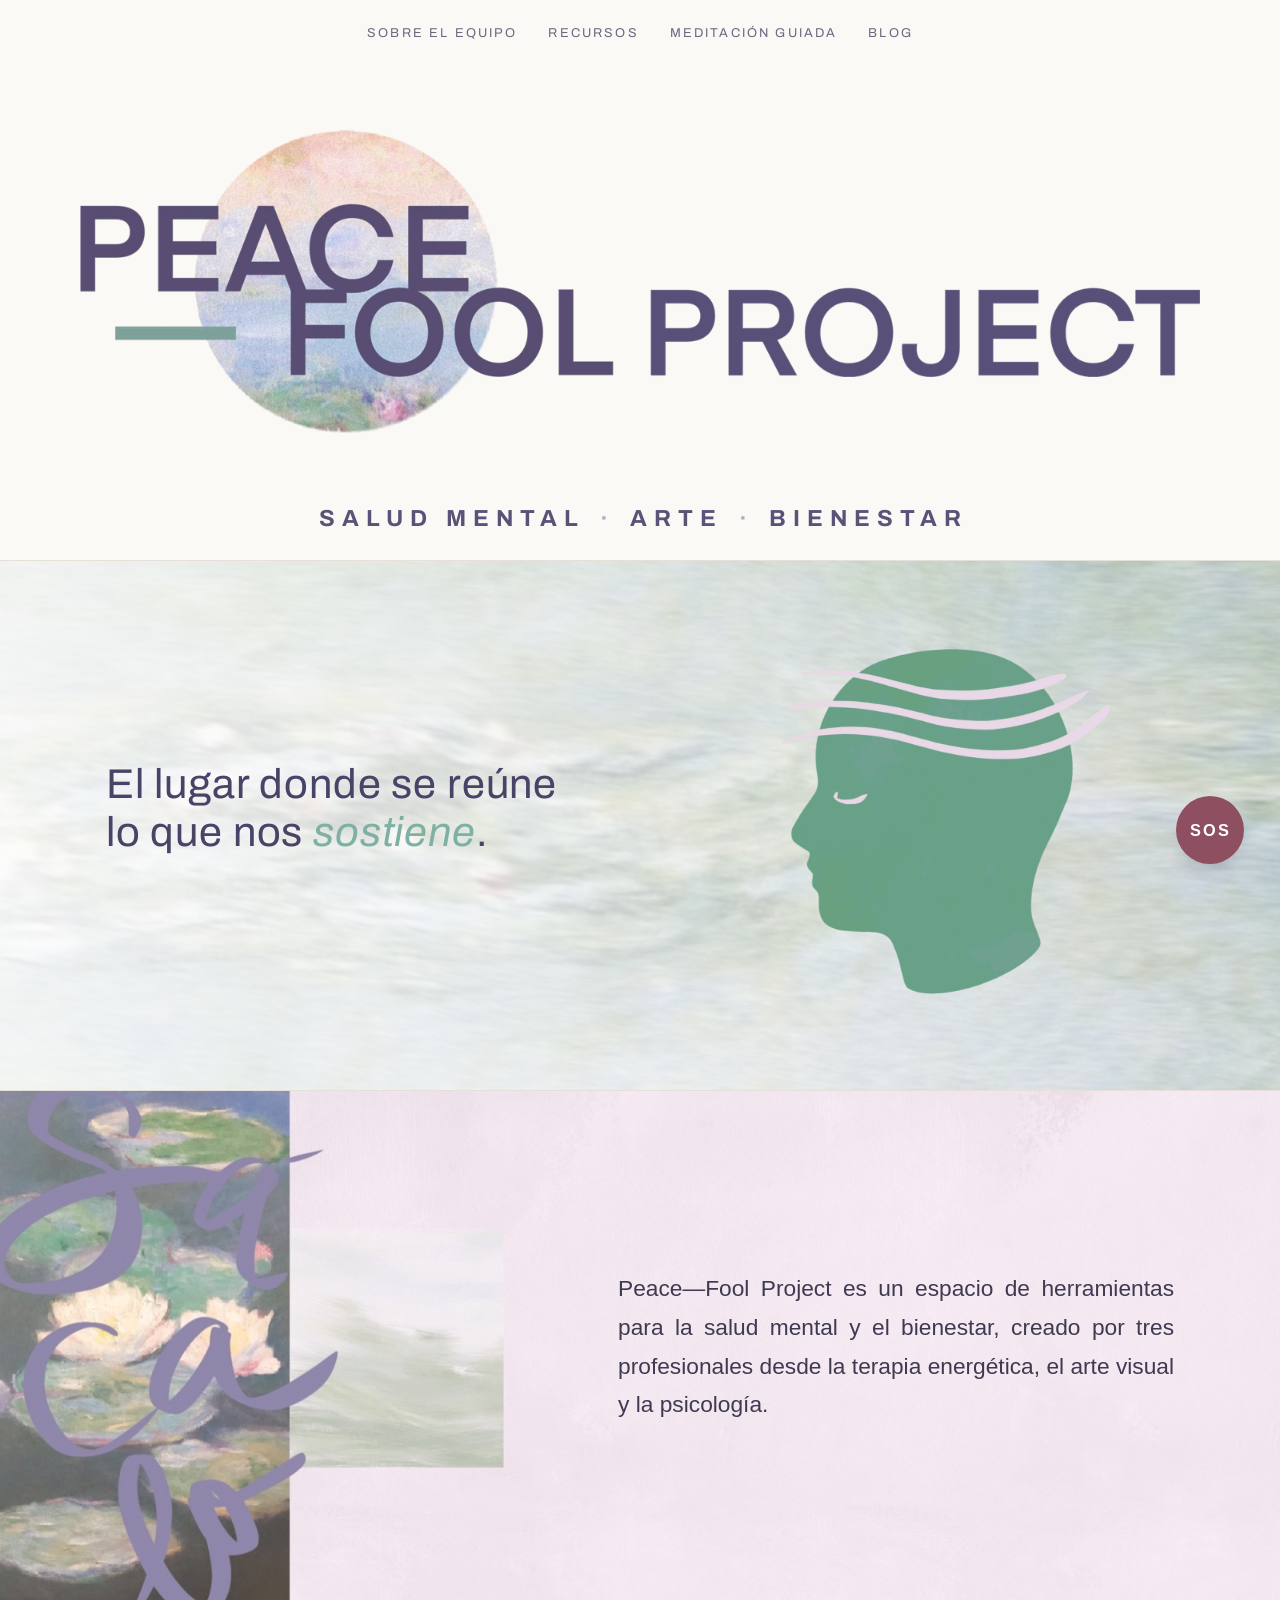
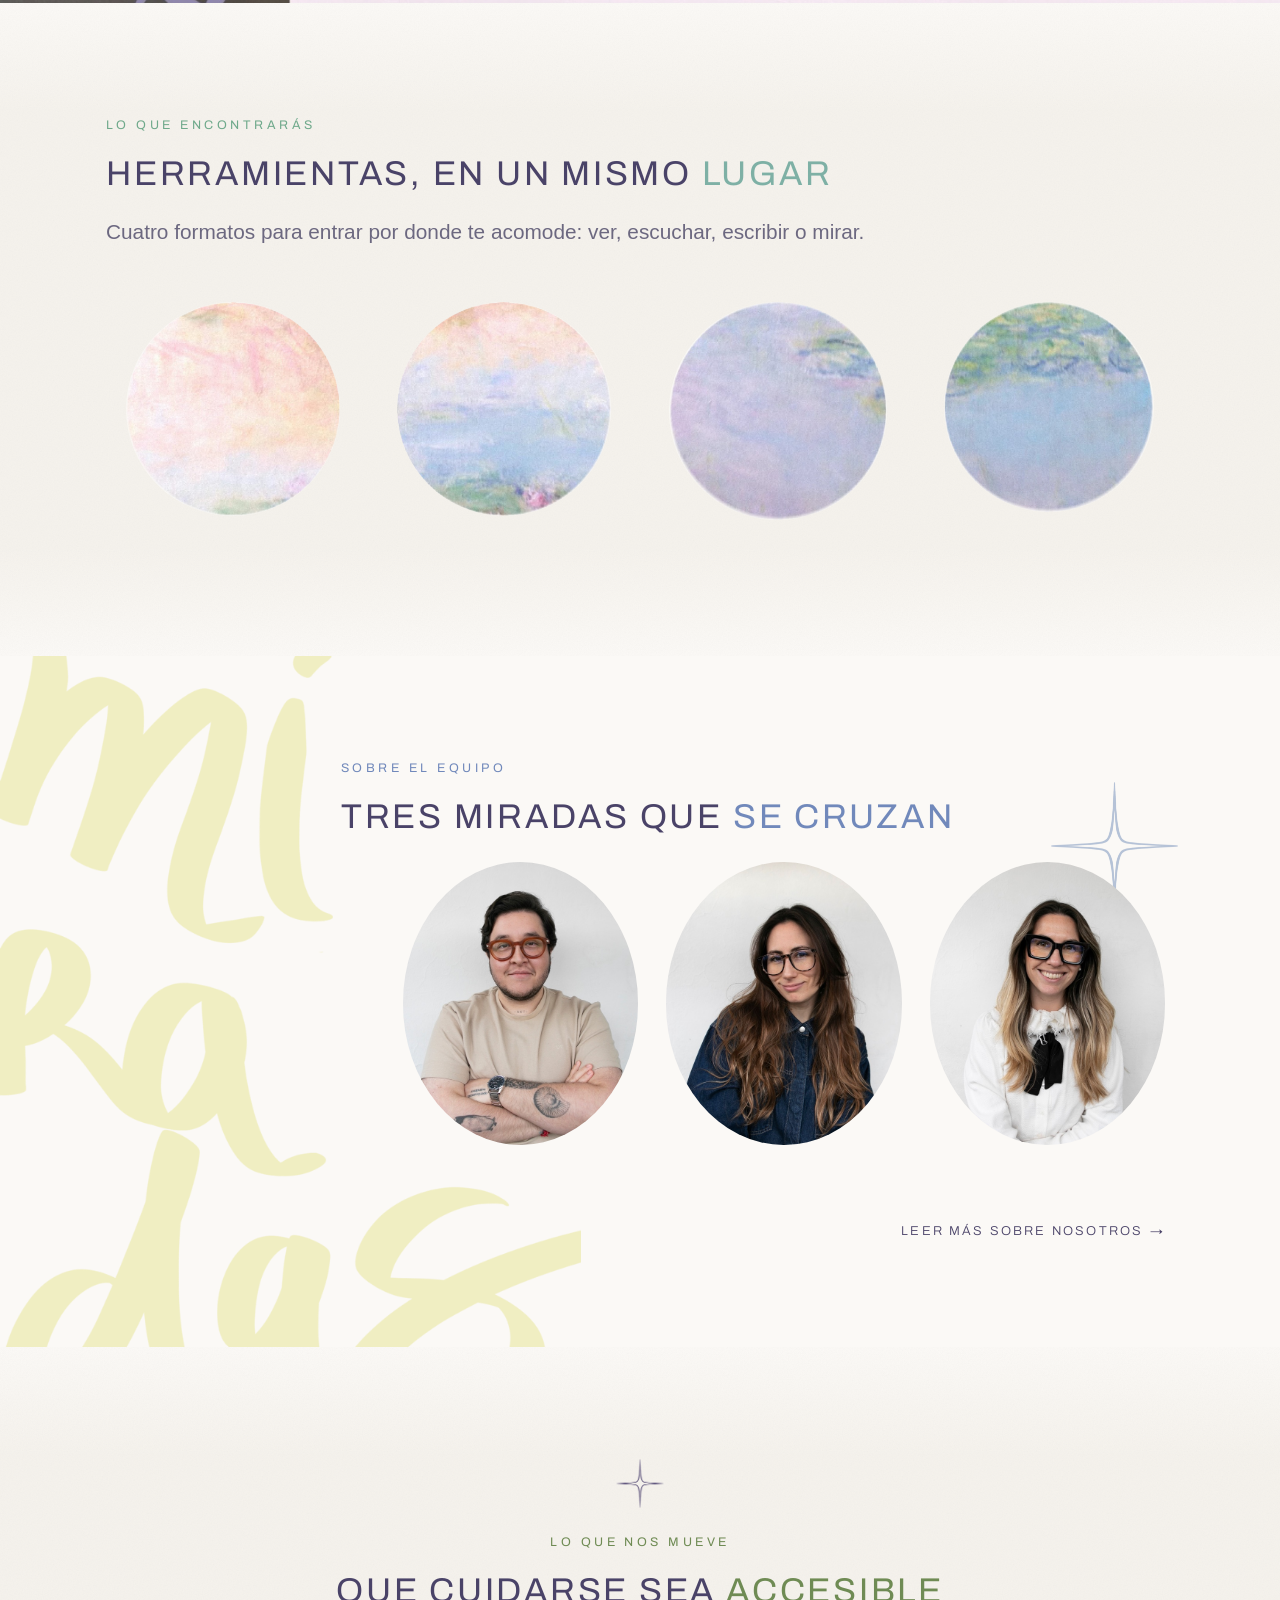
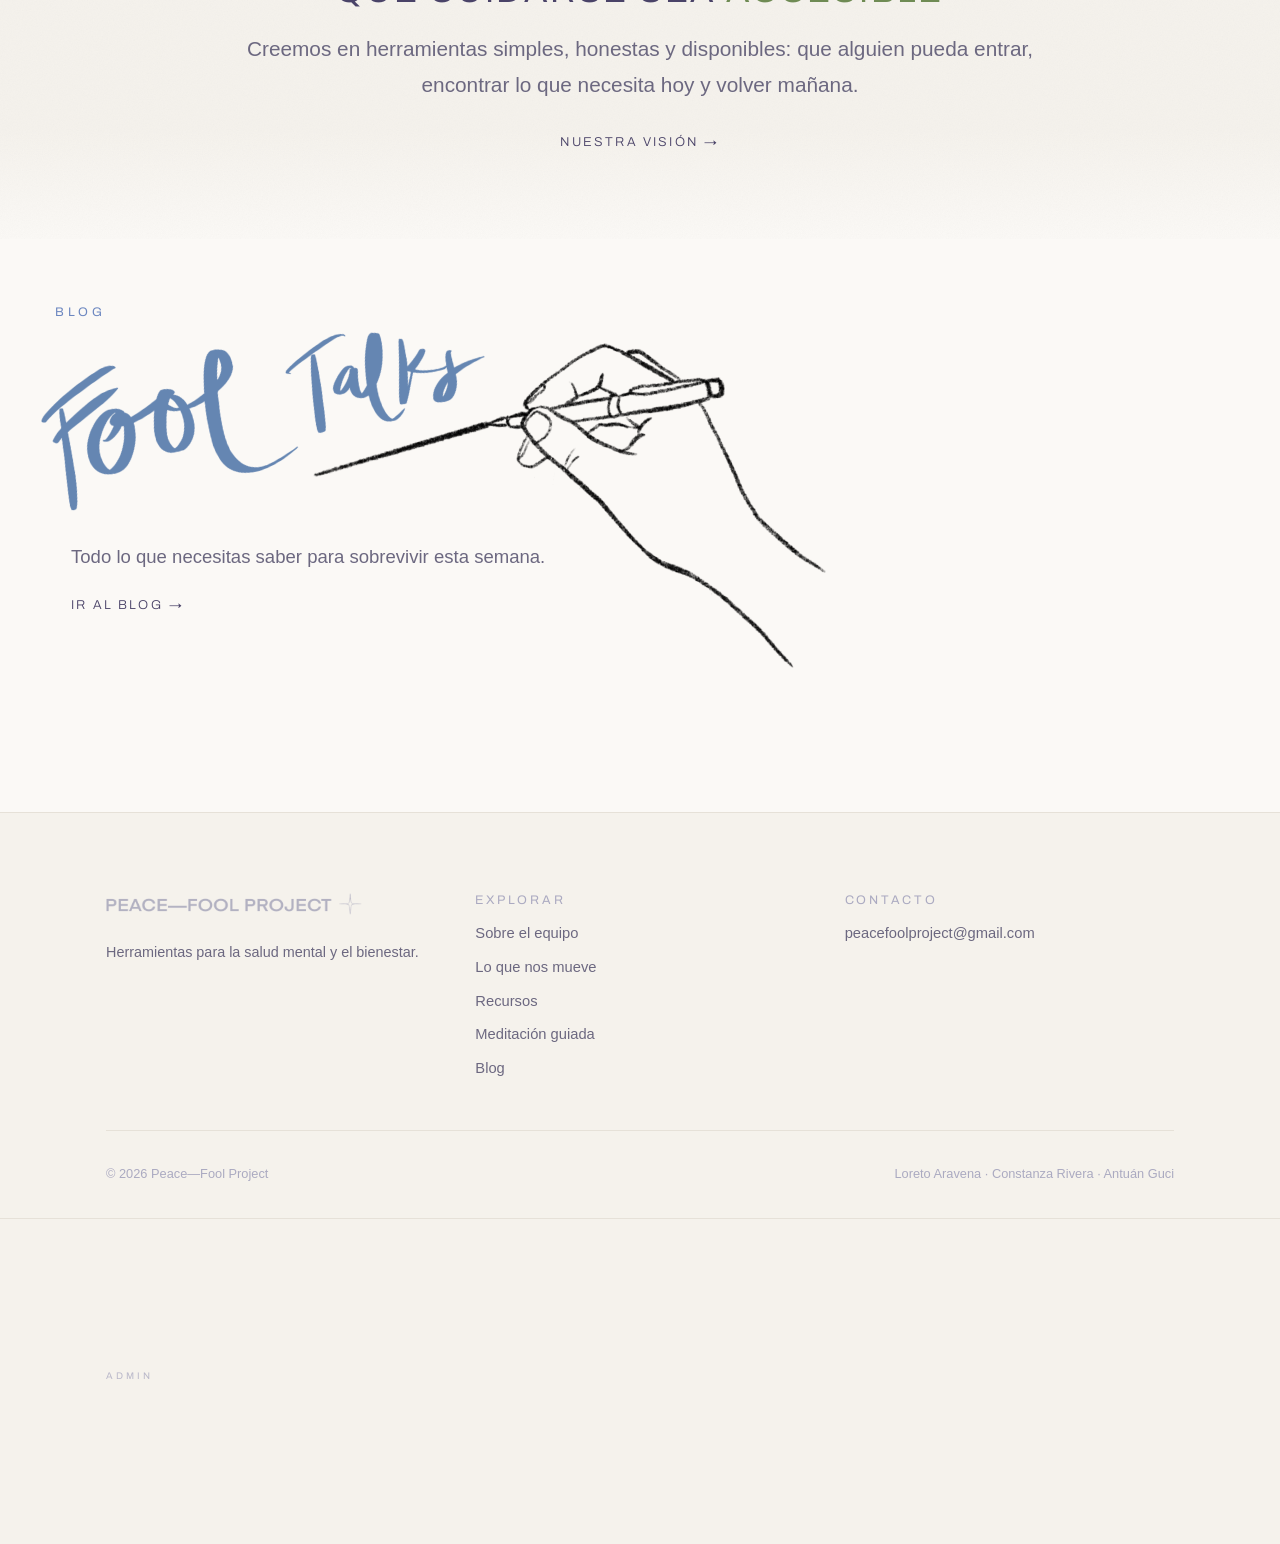
==== commit 1ba1544c: "Volver atrás: el sitio completo, como estaba antes de recortarlo Se revierte el recorte a dos página" ====
--- a/index.html
+++ b/index.html
@@ -5,6 +5,9 @@
 <meta name="viewport" content="width=device-width, initial-scale=1">
 <title>Peace—Fool Project · Herramientas para la salud mental y el bienestar</title>
 <meta name="description" content="Peace—Fool Project reúne cursos grabados, meditaciones guiadas y material descargable creados por una terapeuta energética, una artista visual y un psicólogo.">
+<!-- Mientras la web esta en construccion: fuera de los buscadores.
+     Cuando este lista, borra esta linea de las 6 paginas publicas. -->
+<meta name="robots" content="noindex, nofollow">
 <link rel="preconnect" href="https://fonts.gstatic.com" crossorigin>
 <link href="https://fonts.googleapis.com/css2?family=Archivo:wght@400;700&display=swap" rel="stylesheet">
 <link rel="stylesheet" href="assets/css/styles.css">
@@ -30,16 +33,12 @@
       <!-- Visión ya no es una sección aparte: vive al final de "Sobre el
            equipo". Para devolverla al menú, quita este comentario.
       <a href="vision.html">Visión</a> -->
+      <a href="recursos.html">Recursos</a>
+      <a href="meditacion.html">Meditación guiada</a>
       <!-- Fool Art, archivado: sin decidir si va como sección propia o
            repartido en las otras. Para devolverlo, quita este comentario.
       <a href="fool-art.html">Fool Art</a> -->
-      <!-- Recursos, Meditación y Blog: fuera del menú mientras el material no
-           esté listo. Esas páginas existen completas en la carpeta pero NO se
-           publican (ver el README, "Qué se publica y qué no"). Para devolverlas,
-           quita este comentario y vuelve a incluirlas en la copia que se sube.
-      <a href="recursos.html">Recursos</a>
-      <a href="meditacion.html">Meditación guiada</a>
-      <a href="blog.html">Blog</a> -->
+      <a href="blog.html">Blog</a>
     </nav>
   </div>
 </header>
@@ -116,7 +115,7 @@
                alt="Fool art" width="480" height="480" loading="lazy" decoding="async">
           <div class="ovalo__detalle">
             <p>Obra, texturas y láminas como parte del proceso.</p>
-            <span class="pista__meta">Próximamente</span>
+            <a class="enlace-flecha" href="fool-art.html">Ver</a>
           </div>
         </article>
 
@@ -125,7 +124,7 @@
                alt="Meditación guiada" width="480" height="480" loading="lazy" decoding="async">
           <div class="ovalo__detalle">
             <p>Audios para el descanso, la ansiedad o el cierre del día.</p>
-            <span class="pista__meta">Próximamente</span>
+            <a class="enlace-flecha" href="meditacion.html">Escuchar</a>
           </div>
         </article>
 
@@ -196,9 +195,27 @@
   </section>
 
   <!-- =============================== BLOG =========================== -->
-  <!-- El adelanto del blog se retiró de la portada mientras el blog no esté
-       publicado. Está guardado entero en respaldo/portada-adelanto-blog.html;
-       para devolverlo, se pega aquí y se descomenta el enlace del menú. -->
+  <!-- El mismo adelanto que abre la página del blog: "Fool Talks" inclinado y
+       la mano escribiendo debajo. Las posiciones están en .blog-cabecera; aquí
+       sólo se agrega el enlace para entrar al blog. -->
+  <section class="revelar blog-portada">
+    <div class="blog-cabecera blog-cabecera--adelanto">
+      <span class="kicker tono-azul blog-cabecera__kicker">Blog</span>
+      <h2 class="titulo-manuscrito blog-cabecera__titulo">
+        <img src="assets/img/blog/fool-talks.png" alt="Fool Talks"
+             width="1200" height="364">
+      </h2>
+      <img class="blog-cabecera__mano" src="assets/img/blog/mano-lapiz.png"
+           alt="" aria-hidden="true" width="1300" height="762"
+           loading="lazy" decoding="async">
+      <p class="lead blog-cabecera__bajada">
+        Todo lo que necesitas saber para sobrevivir esta semana.
+      </p>
+      <p class="blog-cabecera__enlace">
+        <a class="enlace-flecha" href="blog.html">Ir al blog</a>
+      </p>
+    </div>
+  </section>
 
 </main>
 
@@ -221,11 +238,10 @@
         <ul class="lista-limpia">
           <li><a href="equipo.html">Sobre el equipo</a></li>
           <li><a href="equipo.html#lo-que-nos-mueve">Lo que nos mueve</a></li>
-          <!-- <li><a href="fool-art.html">Fool Art</a></li> Fool Art, archivado -->
-          <!-- Recursos, Meditación y Blog, sin publicar todavía:
           <li><a href="recursos.html">Recursos</a></li>
           <li><a href="meditacion.html">Meditación guiada</a></li>
-          <li><a href="blog.html">Blog</a></li> -->
+          <!-- <li><a href="fool-art.html">Fool Art</a></li> Fool Art, archivado -->
+          <li><a href="blog.html">Blog</a></li>
         </ul>
       </div>
 
@@ -246,17 +262,45 @@
 </footer>
 
 <!-- ============================== ADMIN ============================== -->
-<!-- El acceso ADMIN es una maqueta: el formulario todavía no valida nada.
-     Se retiró de las páginas públicas hasta que la autenticación esté conectada.
-     El bloque completo sigue en admin.html y en las páginas sin publicar. -->
+<section class="admin" aria-labelledby="admin-titulo">
+  <div class="contenedor admin__inner">
+    <button class="admin__toggle" type="button" aria-expanded="false" aria-controls="admin-panel">
+      ADMIN
+    </button>
+
+    <div class="admin__panel" id="admin-panel">
+      <h3 id="admin-titulo">Acceso del equipo</h3>
+      <p class="plomo" style="font-size:.9rem">
+        Para administrar cursos, meditaciones, descargables y entradas del blog.
+      </p>
+
+      <form id="admin-form" novalidate>
+        <label class="campo">
+          <span>Correo</span>
+          <input type="email" name="correo" autocomplete="username"
+                 placeholder="peacefoolproject@gmail.com" required>
+        </label>
+        <label class="campo">
+          <span>Clave de acceso</span>
+          <input type="password" name="clave" autocomplete="current-password" required>
+        </label>
+        <button class="boton" type="submit">Entrar</button>
+      </form>
+
+      <p class="mensaje" id="admin-mensaje" role="status" hidden></p>
+
+      <p class="nota" style="margin-top:1.25rem">
+        Pendiente: conectar la autenticación real de la cuenta
+        peacefoolproject@gmail.com. La clave nunca debe quedar escrita en estos
+        archivos. Vista previa del panel: <a href="admin.html">admin.html</a>.
+      </p>
+    </div>
+  </div>
+</section>
 
 <!-- Botón SOS: acompaña el scroll en la esquina inferior derecha y lleva
      a la página de Recursos. -->
-<!-- El botón SOS llevaba a Recursos. Como esa página no se publica todavía y
-     aún no hay una línea de crisis definida, se retira: un SOS que no lleva a
-     ninguna parte es peor que no tenerlo. Cuando exista el teléfono o el enlace
-     de ayuda, se devuelve con ese destino.
-<a class="sos" href="recursos.html" aria-label="SOS: ir a Recursos">SOS</a> -->
+<a class="sos" href="recursos.html" aria-label="SOS: ir a Recursos">SOS</a>
 
 <script src="assets/js/main.js"></script>
 <script>document.getElementById('anio').textContent = new Date().getFullYear();</script>
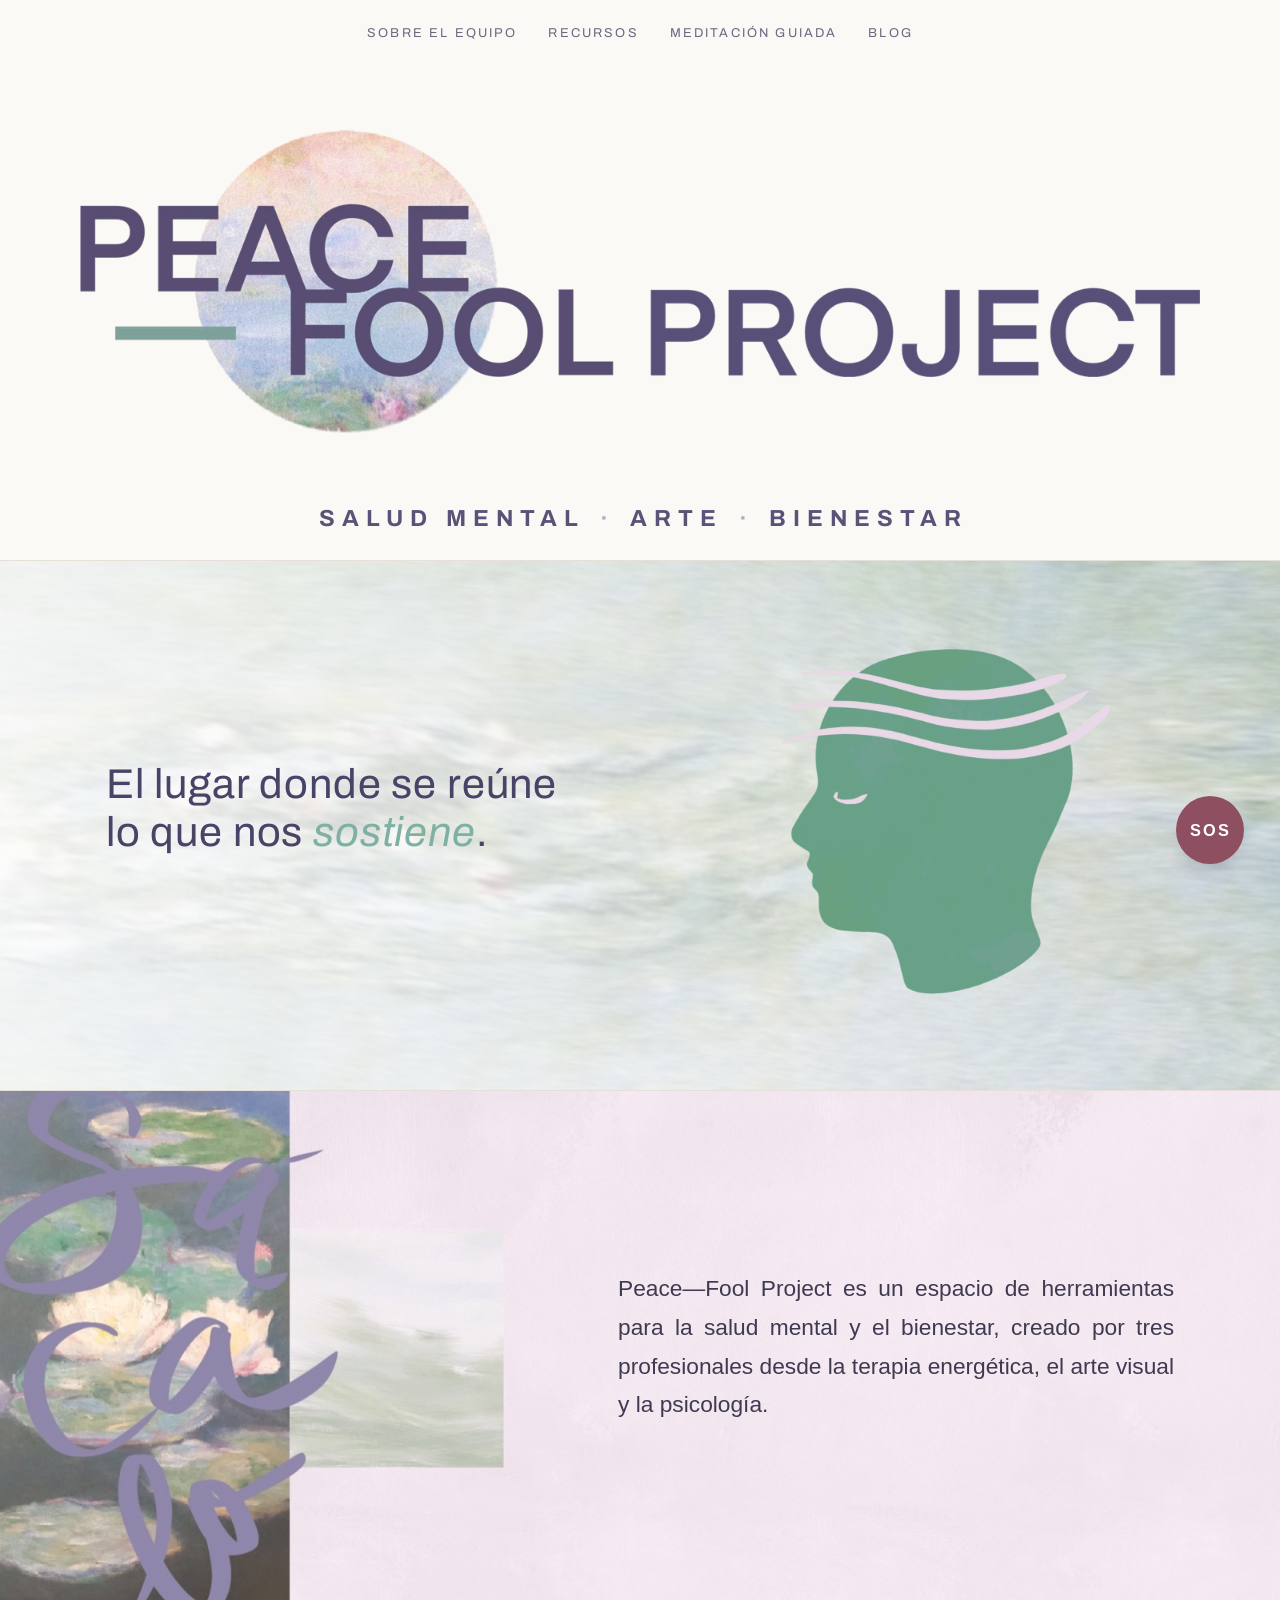
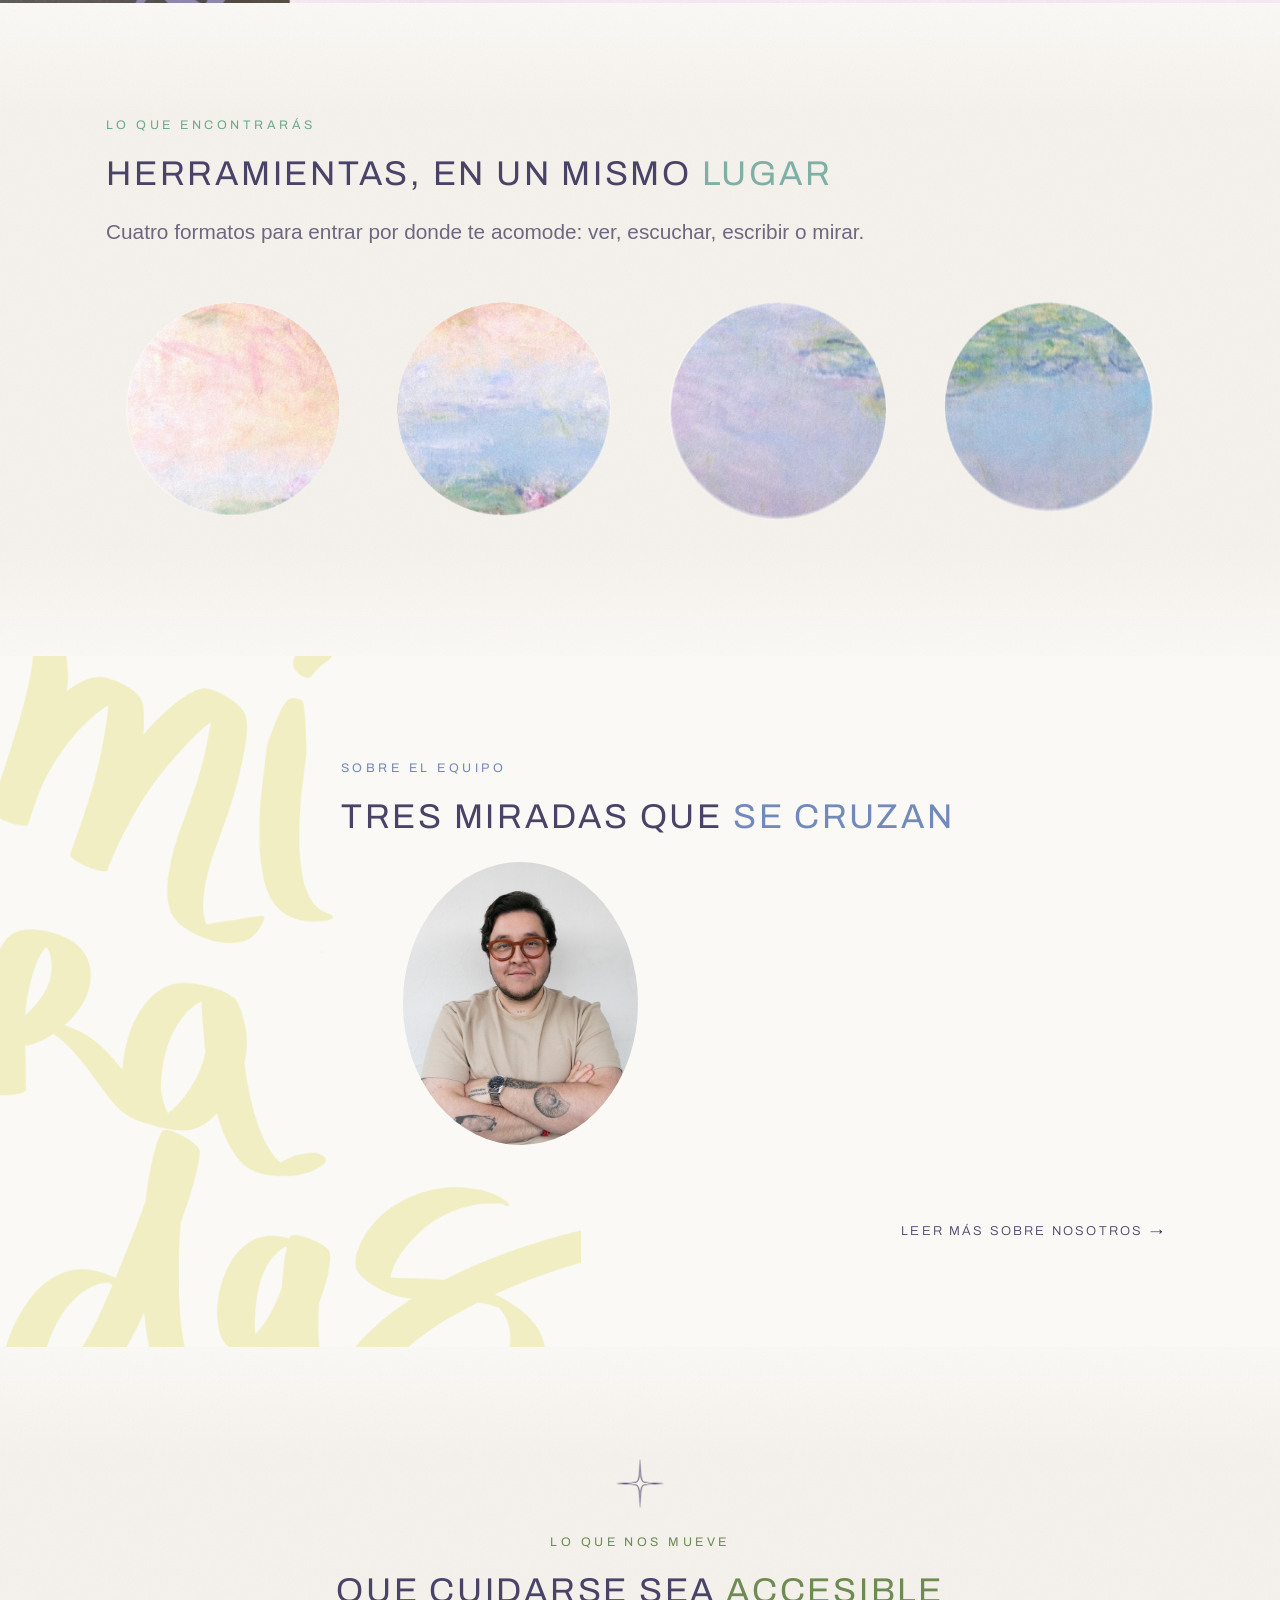
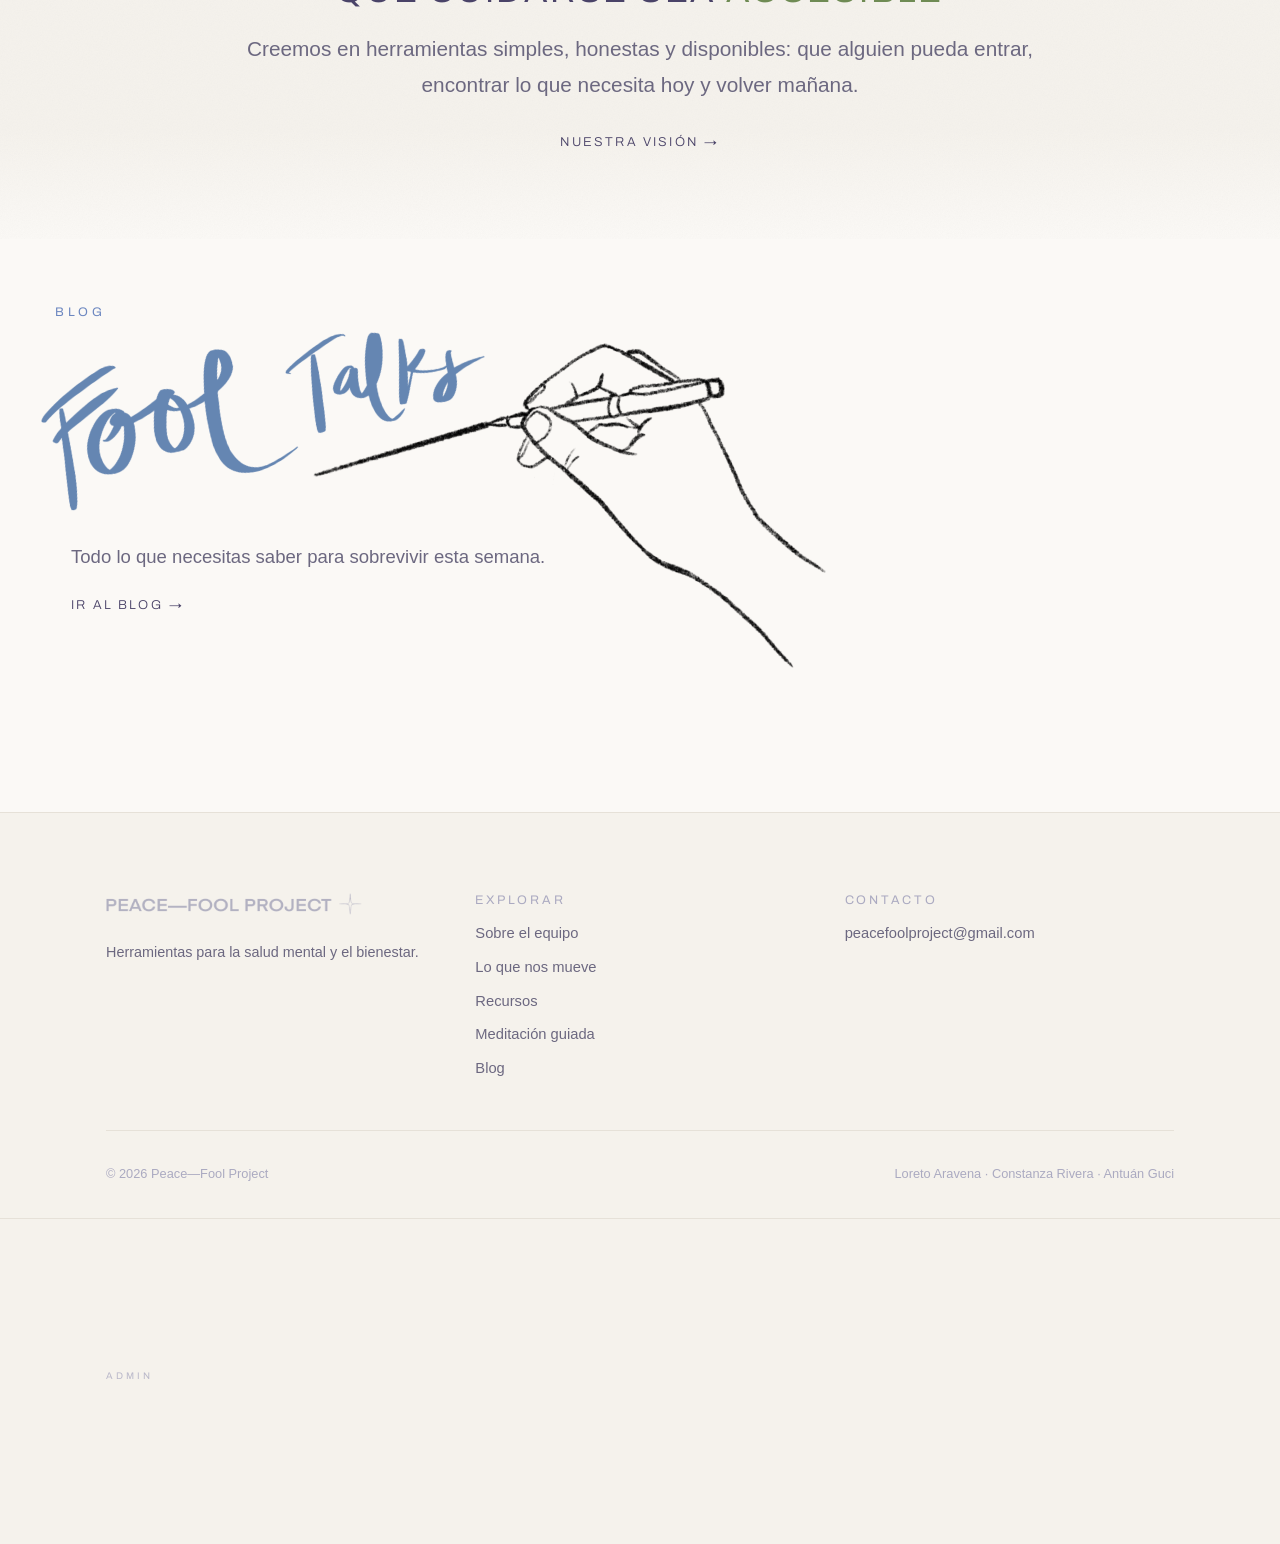
==== commit 520d4962: "El recordatorio del ADMIN deja de verse en pantalla Era una nota para el equipo —falta conectar la a" ====
--- a/index.html
+++ b/index.html
@@ -289,11 +289,10 @@
 
       <p class="mensaje" id="admin-mensaje" role="status" hidden></p>
 
-      <p class="nota" style="margin-top:1.25rem">
-        Pendiente: conectar la autenticación real de la cuenta
-        peacefoolproject@gmail.com. La clave nunca debe quedar escrita en estos
-        archivos. Vista previa del panel: <a href="admin.html">admin.html</a>.
-      </p>
+      <!-- Recordatorio del equipo, no se muestra en pantalla:
+           falta conectar la autenticación real de la cuenta
+           peacefoolproject@gmail.com. La clave nunca debe quedar escrita en
+           estos archivos. La maqueta del panel está en admin.html. -->
     </div>
   </div>
 </section>
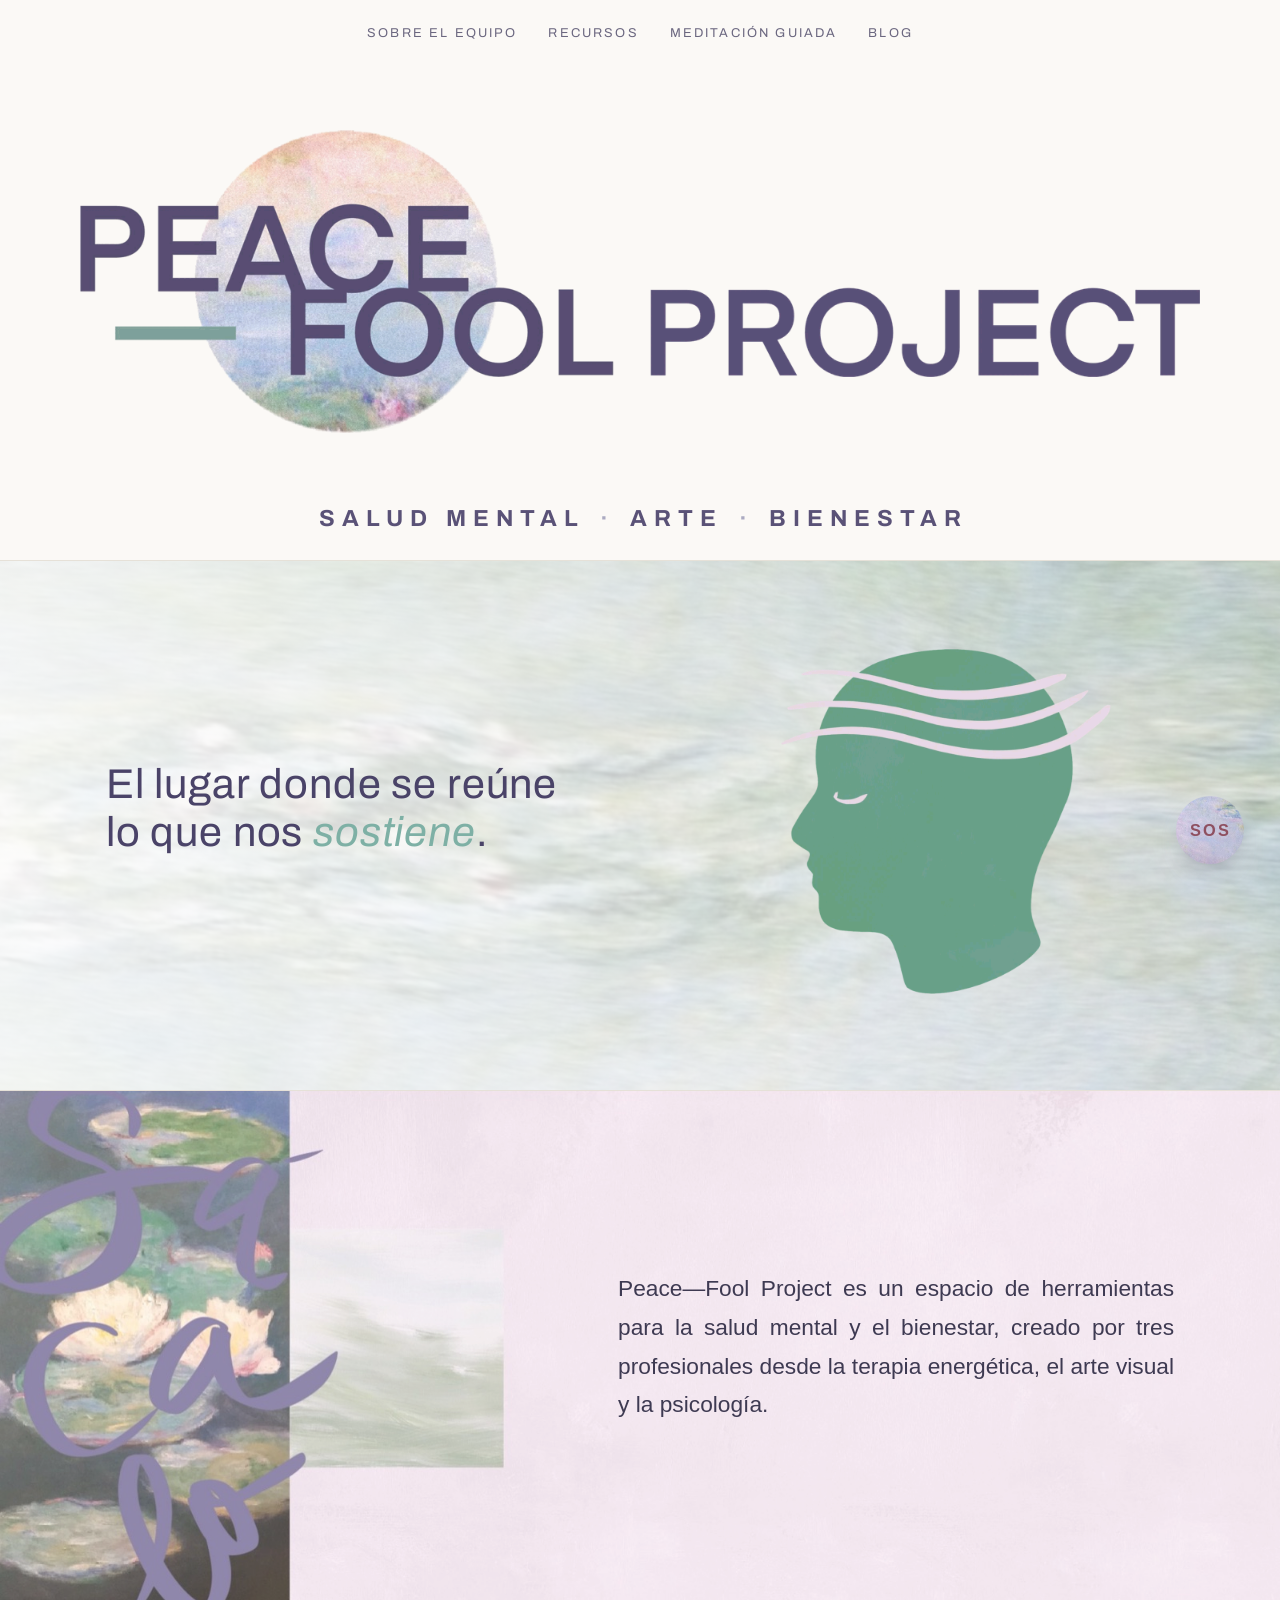
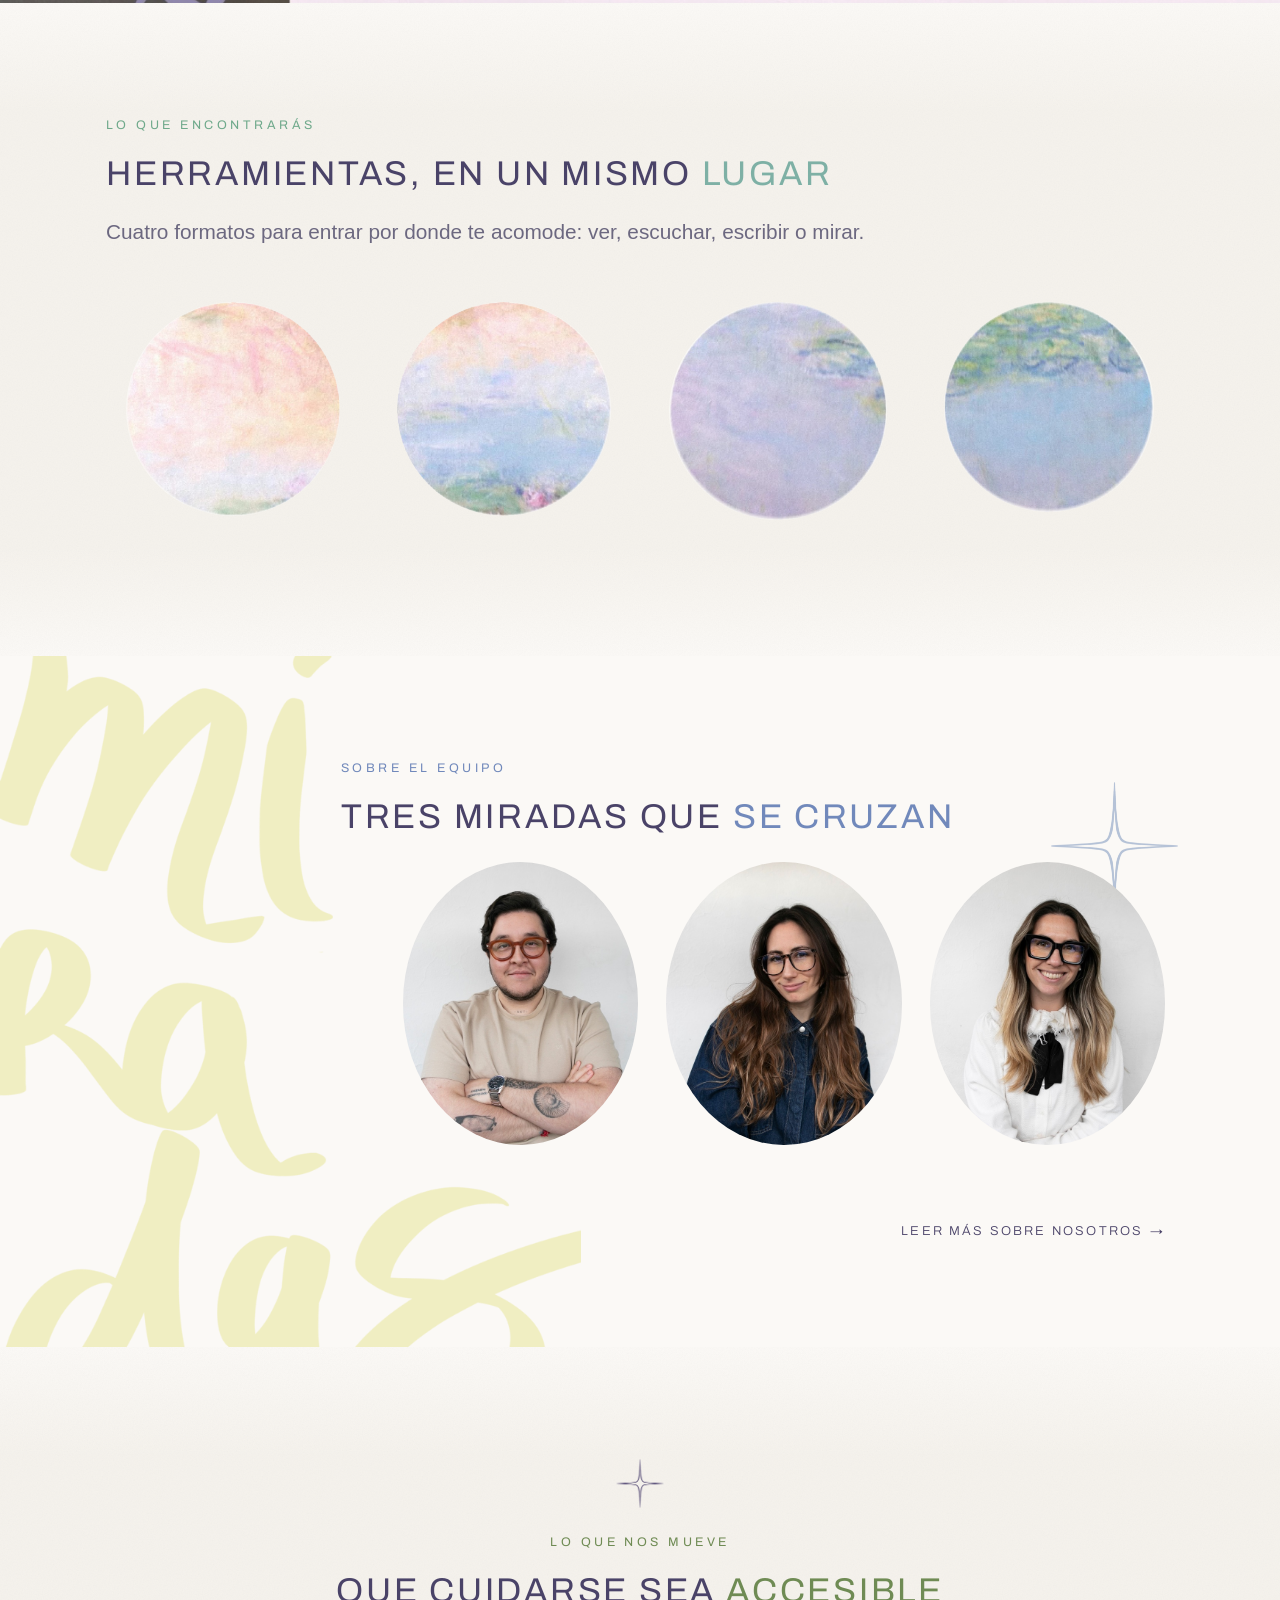
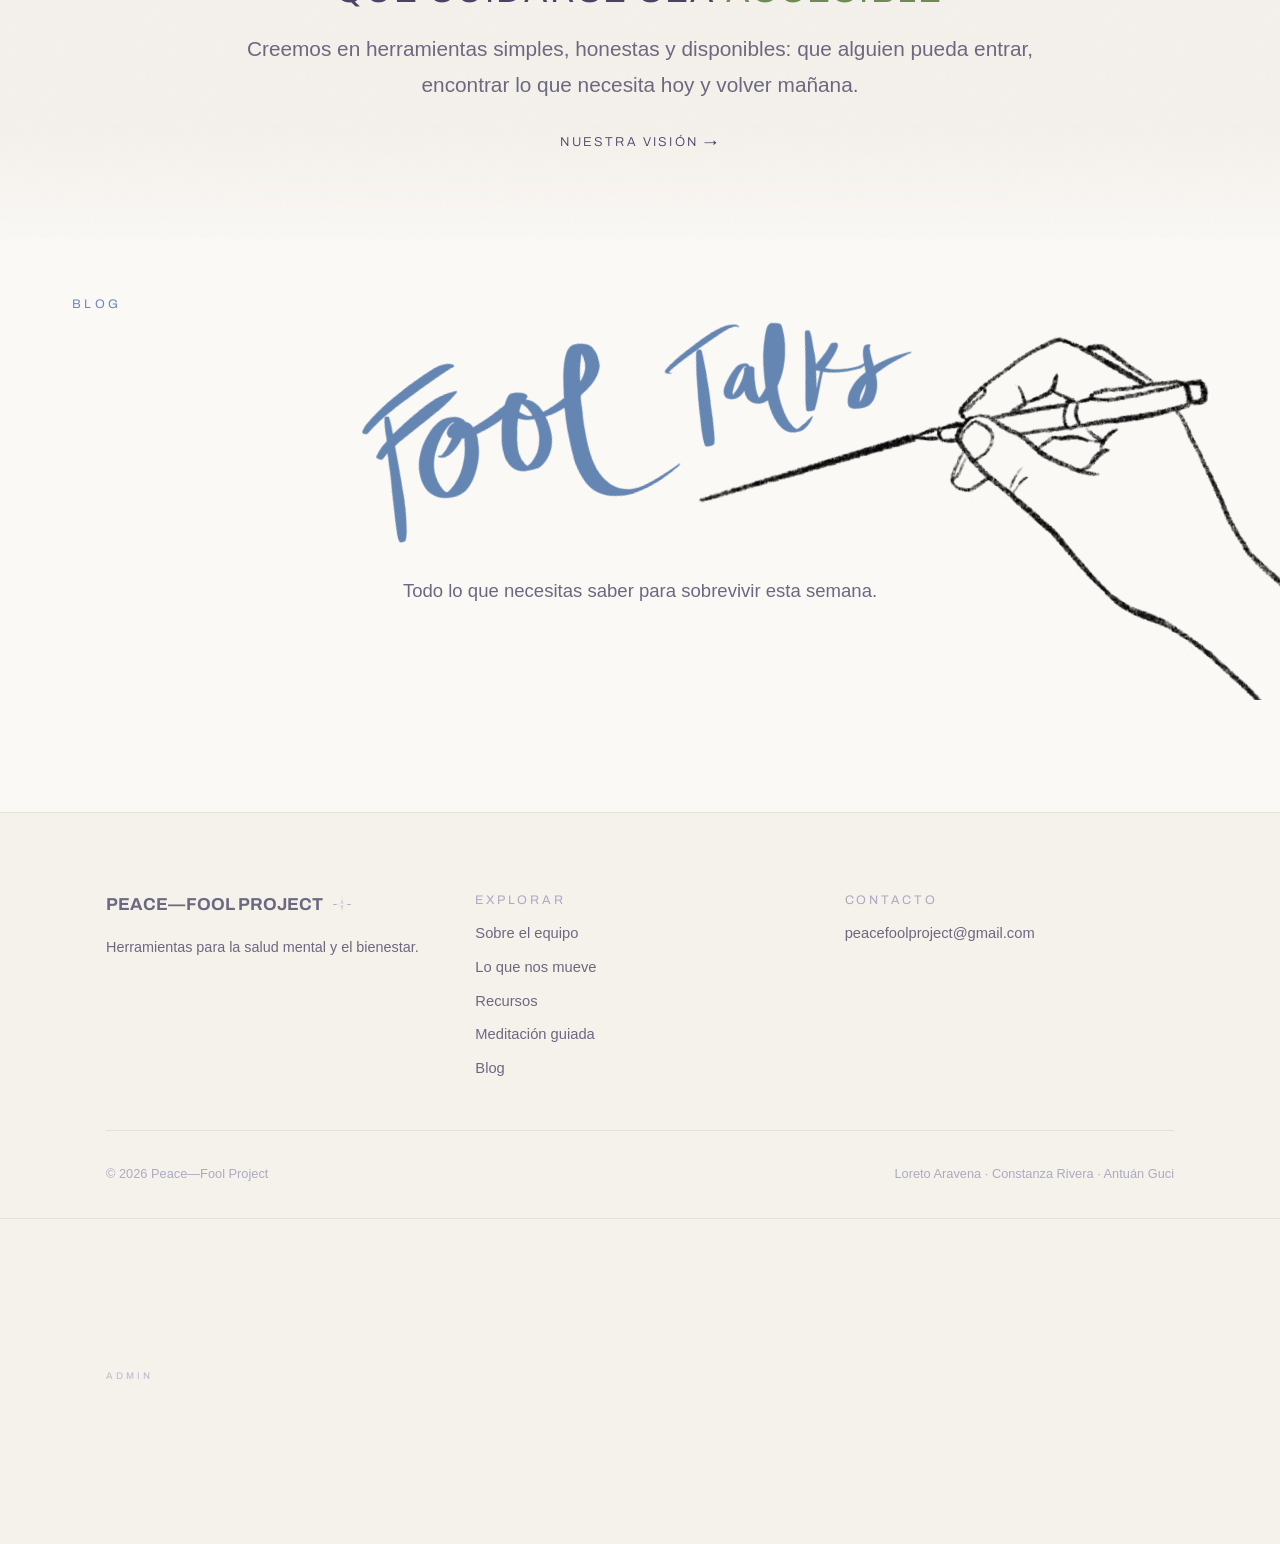
==== commit 38ffe4e2: "El blog se abre con la mano saliendo del margen y los 'bla bla' escritos a mano - Cabecera del blog:" ====
--- a/index.html
+++ b/index.html
@@ -200,10 +200,65 @@
        sólo se agrega el enlace para entrar al blog. -->
   <section class="revelar blog-portada">
     <div class="blog-cabecera blog-cabecera--adelanto">
-      <span class="kicker tono-azul blog-cabecera__kicker">Blog</span>
+      <span class="kicker tono-azul blog-cabecera__rotulo">Blog</span>
+      <!-- El margen del blog: los "bla bla" de puño y letra de Coni. Cada palabra
+           se escribe siguiendo su propia línea —la máscara es el esqueleto de la
+           letra, sacado de la imagen y recorrido en el orden en que se escribió—,
+           se queda un momento y se borra por donde empezó. Entran salteados, como
+           una conversación. Decorativo: aria-hidden y se detiene si el equipo
+           pide menos movimiento. -->
+      <div class="blabla" aria-hidden="true">
+        <svg class="blabla__palabra blabla--a" viewBox="0 0 161 155"
+             aria-hidden="true" focusable="false">
+          <mask id="bi-a" maskUnits="userSpaceOnUse"
+                x="-20" y="-20" width="201" height="195">
+            <path class="blabla__trazo" pathLength="1" style="--d:0s" d="M 24.0 10.0 L 5.0 119.0 L 8.0 123.0 L 2.0 137.0 L 3.0 150.0 L 11.0 154.0 L 26.0 137.0 L 34.0 116.0 L 33.0 101.0 L 48.0 91.0 L 51.0 67.0 L 62.0 34.0 L 68.0 28.0 L 71.0 29.0 L 74.0 37.0 L 74.0 52.0 L 71.0 63.0 L 64.0 75.0 L 52.0 87.0 L 50.0 87.0 L 54.0 86.0 L 63.0 77.0 L 48.0 92.0 L 48.0 103.0 L 53.0 118.0 L 60.0 124.0 L 69.0 124.0 L 79.0 115.0 L 88.0 102.0 L 92.0 88.0 L 92.0 82.0 L 87.0 83.0 L 78.0 99.0 L 76.0 109.0 L 77.0 112.0 L 80.0 112.0 L 89.0 100.0 L 95.0 99.0 L 102.0 113.0 L 110.0 121.0 L 116.0 123.0 L 131.0 121.0 L 147.0 111.0 L 159.0 100.0 L 157.0 103.0 L 32.0 102.0 L 25.0 108.0 L 20.0 109.0 L 8.0 122.0 L 15.0 150.0 L 21.0 144.0 L 21.0 105.0 L 27.0 100.0 L 31.0 100.0 L 30.0 102.0 L 29.0 101.0"/>
+          </mask>
+          <image href="assets/img/blog/bla-a.png" width="161" height="155"
+                 mask="url(#bi-a)"/>
+        </svg>
+        <svg class="blabla__palabra blabla--b" viewBox="0 0 142 120"
+             aria-hidden="true" focusable="false">
+          <mask id="bi-b" maskUnits="userSpaceOnUse"
+                x="-20" y="-20" width="182" height="160">
+            <path class="blabla__trazo" pathLength="1" style="--d:1.1s" d="M 38.0 9.0 L 36.0 9.0 L 32.0 13.0 L 28.0 21.0 L 7.0 83.0 L 8.0 89.0 L 14.0 89.0 L 23.0 83.0 L 31.0 84.0 L 34.0 89.0 L 34.0 97.0 L 25.0 109.0 L 18.0 114.0 L 5.0 119.0 L 0.0 115.0 L 0.0 107.0 L 3.0 105.0 L 12.0 90.0 L 26.0 82.0 L 42.0 68.0 L 47.0 65.0 L 51.0 65.0 L 54.0 53.0 L 62.0 34.0 L 68.0 24.0 L 76.0 16.0 L 79.0 17.0 L 79.0 23.0 L 73.0 39.0 L 68.0 46.0 L 58.0 56.0 L 55.0 57.0 L 50.0 66.0 L 47.0 83.0 L 47.0 98.0 L 49.0 104.0 L 53.0 108.0 L 61.0 107.0 L 73.0 99.0 L 75.0 97.0 L 75.0 94.0 L 88.0 79.0 L 93.0 68.0 L 96.0 66.0 L 99.0 67.0 L 98.0 84.0 L 100.0 95.0 L 103.0 102.0 L 109.0 109.0 L 116.0 112.0 L 125.0 112.0 L 140.0 106.0 L 75.0 92.0 L 71.0 92.0 L 70.0 88.0 L 84.0 60.0 L 94.0 49.0 L 99.0 49.0 L 97.0 57.0 L 98.0 65.0"/>
+          </mask>
+          <image href="assets/img/blog/bla-b.png" width="142" height="120"
+                 mask="url(#bi-b)"/>
+        </svg>
+        <svg class="blabla__palabra blabla--c" viewBox="0 0 156 154"
+             aria-hidden="true" focusable="false">
+          <mask id="bi-c" maskUnits="userSpaceOnUse"
+                x="-20" y="-20" width="196" height="194">
+            <path class="blabla__trazo" pathLength="1" style="--d:2.4s" d="M 31.0 9.0 L 27.0 16.0 L 23.0 31.0 L 20.0 51.0 L 10.0 94.0 L 8.0 119.0 L 11.0 123.0 L 13.0 123.0 L 19.0 119.0 L 28.0 117.0 L 42.0 117.0 L 48.0 123.0 L 48.0 130.0 L 47.0 134.0 L 36.0 146.0 L 23.0 152.0 L 14.0 153.0 L 8.0 150.0 L 0.0 140.0 L 0.0 135.0 L 3.0 134.0 L 10.0 123.0 L 56.0 114.0 L 60.0 124.0 L 64.0 128.0 L 73.0 128.0 L 79.0 121.0 L 83.0 119.0 L 92.0 101.0 L 95.0 98.0 L 99.0 82.0 L 97.0 79.0 L 87.0 87.0 L 81.0 98.0 L 76.0 115.0 L 76.0 123.0 L 57.0 114.0 L 57.0 76.0 L 65.0 40.0 L 71.0 23.0 L 77.0 16.0 L 79.0 16.0 L 81.0 20.0 L 82.0 38.0 L 79.0 53.0 L 72.0 69.0 L 62.0 82.0 L 58.0 84.0 L 55.0 92.0 L 23.0 115.0 L 21.0 118.0 L 95.0 99.0 L 98.0 101.0 L 99.0 106.0 L 106.0 119.0 L 112.0 126.0 L 118.0 130.0 L 126.0 133.0 L 138.0 133.0 L 155.0 126.0"/>
+          </mask>
+          <image href="assets/img/blog/bla-c.png" width="156" height="154"
+                 mask="url(#bi-c)"/>
+        </svg>
+        <svg class="blabla__palabra blabla--d" viewBox="0 0 155 118"
+             aria-hidden="true" focusable="false">
+          <mask id="bi-d" maskUnits="userSpaceOnUse"
+                x="-20" y="-20" width="195" height="158">
+            <path class="blabla__trazo" pathLength="1" style="--d:3.6s" d="M 14.0 10.0 L 11.0 13.0 L 10.0 21.0 L 8.0 91.0 L 4.0 96.0 L 2.0 103.0 L 0.0 104.0 L 2.0 111.0 L 7.0 116.0 L 11.0 117.0 L 18.0 115.0 L 29.0 105.0 L 33.0 97.0 L 33.0 84.0 L 29.0 78.0 L 49.0 63.0 L 52.0 63.0 L 52.0 31.0 L 57.0 13.0 L 59.0 11.0 L 62.0 11.0 L 65.0 15.0 L 67.0 23.0 L 67.0 35.0 L 60.0 51.0 L 55.0 56.0 L 53.0 56.0 L 52.0 64.0 L 54.0 74.0 L 59.0 84.0 L 64.0 89.0 L 71.0 90.0 L 79.0 83.0 L 80.0 79.0 L 85.0 76.0 L 92.0 65.0 L 102.0 41.0 L 101.0 32.0 L 96.0 33.0 L 87.0 45.0 L 79.0 67.0 L 78.0 76.0 L 80.0 77.0 L 30.0 81.0 L 28.0 79.0 L 24.0 80.0 L 9.0 90.0 L 98.0 54.0 L 101.0 56.0 L 106.0 70.0 L 117.0 89.0 L 125.0 97.0 L 134.0 102.0 L 140.0 104.0 L 148.0 104.0"/>
+          </mask>
+          <image href="assets/img/blog/bla-d.png" width="155" height="118"
+                 mask="url(#bi-d)"/>
+        </svg>
+        <svg class="blabla__palabra blabla--e" viewBox="0 0 166 174"
+             aria-hidden="true" focusable="false">
+          <mask id="bi-e" maskUnits="userSpaceOnUse"
+                x="-20" y="-20" width="206" height="214">
+            <path class="blabla__trazo" pathLength="1" style="--d:5s" d="M 35.0 23.0 L 31.0 33.0 L 25.0 76.0 L 13.0 130.0 L 8.0 132.0 L 3.0 140.0 L 2.0 145.0 L 0.0 146.0 L 0.0 158.0 L 2.0 158.0 L 5.0 166.0 L 10.0 171.0 L 13.0 173.0 L 22.0 173.0 L 30.0 169.0 L 40.0 160.0 L 48.0 146.0 L 48.0 134.0 L 43.0 128.0 L 33.0 126.0 L 25.0 128.0 L 18.0 132.0 L 14.0 131.0 L 36.0 113.0 L 15.0 125.0 L 77.0 43.0 L 71.0 63.0 L 64.0 100.0 L 65.0 115.0 L 69.0 127.0 L 75.0 134.0 L 85.0 136.0 L 89.0 134.0 L 106.0 116.0 L 106.0 110.0 L 110.0 107.0 L 110.0 104.0 L 112.0 102.0 L 113.0 91.0 L 110.0 85.0 L 105.0 85.0 L 97.0 93.0 L 91.0 105.0 L 91.0 109.0 L 95.0 109.0 L 98.0 106.0 L 101.0 106.0 L 104.0 110.0 L 92.0 75.0 L 76.0 90.0 L 70.0 94.0 L 67.0 94.0 L 64.0 99.0 L 37.0 112.0 L 88.0 78.0 L 97.0 68.0 L 103.0 54.0 L 106.0 39.0 L 104.0 18.0 L 102.0 13.0 L 98.0 9.0 L 94.0 10.0 L 85.0 23.0 L 78.0 42.0 L 106.0 117.0 L 115.0 129.0 L 127.0 134.0 L 136.0 133.0 L 146.0 128.0 L 164.0 112.0 L 160.0 117.0"/>
+          </mask>
+          <image href="assets/img/blog/bla-e.png" width="166" height="174"
+                 mask="url(#bi-e)"/>
+        </svg>
+      </div>
       <h2 class="titulo-manuscrito blog-cabecera__titulo">
-        <img src="assets/img/blog/fool-talks.png" alt="Fool Talks"
-             width="1200" height="364">
+        <a href="blog.html" aria-label="Ir al blog">
+          <img src="assets/img/blog/fool-talks.png" alt="Fool Talks"
+               width="1200" height="364">
+        </a>
       </h2>
       <img class="blog-cabecera__mano" src="assets/img/blog/mano-lapiz.png"
            alt="" aria-hidden="true" width="1300" height="762"
@@ -211,9 +266,6 @@
       <p class="lead blog-cabecera__bajada">
         Todo lo que necesitas saber para sobrevivir esta semana.
       </p>
-      <p class="blog-cabecera__enlace">
-        <a class="enlace-flecha" href="blog.html">Ir al blog</a>
-      </p>
     </div>
   </section>
 
@@ -224,9 +276,10 @@
   <div class="contenedor">
     <div class="footer__grid">
       <div>
-        <a class="logo" href="index.html">
-          <img class="logo__img logo__img--pie" src="assets/img/logo/logo-gris-lavanda.png"
-               alt="Peace—Fool Project" width="1372" height="130">
+        <a class="logo logo--pie" href="index.html">
+          <span class="logo--pie__texto">Peace&mdash;Fool Project</span>
+          <img src="assets/img/estrella-lavanda.png" alt="" aria-hidden="true"
+               width="129" height="130" loading="lazy" decoding="async">
         </a>
         <p class="plomo" style="margin-top:1rem;font-size:.9rem">
           Herramientas para la salud mental y el bienestar.
--- a/assets/css/styles.css
+++ b/assets/css/styles.css
@@ -40,6 +40,7 @@
   --font-texto:  "Helvetica Neue", Helvetica, "Inter", system-ui, -apple-system,
                  "Segoe UI", Arial, sans-serif;
 
+
   /* --- Medidas --- */
   --ancho:      1180px;
   --ancho-texto: 68ch;
@@ -229,7 +230,24 @@
   transition: opacity var(--tr);
 }
 .logo:hover .logo__img { opacity: .72; }
-.logo__img--pie { height: 22px; }
+/* El nombre del pie, escrito con la misma letra del título grande: la imagen
+   que iba antes era de un grosor más liviano y con las letras muy separadas,
+   y al lado del banner se veía estirada. */
+.logo--pie {
+  display: inline-flex;
+  align-items: center;
+  gap: .55em;
+  font-family: var(--font-titulo);
+  font-weight: 700;
+  font-size: clamp(1rem, 1.35vw, 1.16rem);
+  line-height: 1;
+  letter-spacing: .005em;
+  text-transform: uppercase;
+  color: var(--gris-lavanda);
+  transition: color var(--tr);
+}
+.logo--pie img { width: 1.05em; height: auto; }
+.logo--pie:hover { color: var(--morado-marca); }
 
 .nav { display: flex; align-items: center; gap: clamp(1rem, 2.4vw, 2.1rem); }
 
@@ -670,14 +688,49 @@
 /* En el celular los tres óvalos en fila quedarían de 99 px: caras diminutas.
    Ahí se apilan, del tamaño en que se reconocen. */
 @media (max-width: 600px) {
+  /* En el celular los tres en fila quedarían de 99 px: caras diminutas. Y uno
+     debajo del otro quedaban lejísimos. Van en triángulo: Antuán arriba a la
+     izquierda, Constanza a la derecha —a media altura, entre los otros dos— y
+     Loreto abajo, aplomada bajo Antuán. Se pisan un poco a propósito. */
   .equipo-portada__fotos {
-    grid-template-columns: 1fr;
-    gap: clamp(1.25rem, 5vw, 2rem);
+    grid-template-columns: repeat(2, 1fr);
+    column-gap: clamp(.4rem, 2vw, .9rem);
+    row-gap: 0;
     justify-items: center;
+    align-items: start;
+  }
+  /* Antuán solo a la izquierda, encima de la palabra amarilla; Constanza y
+     Loreto una sobre otra a la derecha. */
+  .equipo-portada__fotos > :nth-child(1) {
+    grid-column: 1;
+    grid-row: 1 / span 2;
+    align-self: center;
+  }
+  .equipo-portada__fotos > :nth-child(2) {
+    grid-column: 2;
+    grid-row: 1;
+    /* aire entre el título y la primera foto */
+    margin-top: clamp(1.2rem, 6vw, 2.2rem);
+  }
+  /* Loreto baja y se corre hacia el centro: así no queda aplomada bajo la
+     foto de arriba y el trío pierde la simetría de tabla */
+  .equipo-portada__fotos > :nth-child(3) {
+    grid-column: 2;
+    grid-row: 2;
+    justify-self: start;
+    margin: clamp(1.4rem, 7vw, 2.6rem) 0 0 clamp(-3.5rem, -11vw, -1.5rem);
   }
   .retrato-ovalo,
-  .retrato-con-destello { max-width: 220px; }
-  .equipo-portada__pie { text-align: center; }
+  .retrato-con-destello { max-width: 190px; }
+  /* el destello vuelve a asomar por arriba de la foto de Loreto */
+  .retrato-con-destello .destello { top: -14%; right: -7%; width: 44%; }
+  /* la palabra amarilla llega más abajo para que el enlace quede dentro de
+     ella, y el enlace baja: pegado al final de las letras quedaba apretado */
+  .equipo-portada__palabra { height: 96%; }
+  .equipo-portada__pie {
+    text-align: center;
+    margin-top: clamp(3rem, 11vw, 4.5rem);
+  }
 }
 
 /* Palabras manuscritas de fondo, pegadas a un borde de la página: "miradas" a
@@ -733,7 +786,9 @@
 @media (max-width: 900px) {
   /* de fondo y más discreta, para no pelear con el texto */
   .palabra-lateral { height: 80%; opacity: .7; }
-  .palabra-lateral--derecha { opacity: .3; }
+  /* en el celular el texto pasa justo por encima de sus trazos: casi un
+     fantasma, lo justo para que se note que hay una palabra */
+  .palabra-lateral--derecha { opacity: .14; }
 }
 
 /* La palabra también abre la página de las biografías: mismo recurso, mismo
@@ -939,7 +994,8 @@
 }
 .tarjeta--ovalo:hover .ovalo__detalle,
 .tarjeta--ovalo:focus .ovalo__detalle,
-.tarjeta--ovalo:focus-within .ovalo__detalle { opacity: 1; pointer-events: auto; }
+.tarjeta--ovalo:focus-within .ovalo__detalle,
+.tarjeta--ovalo.abierto .ovalo__detalle { opacity: 1; pointer-events: auto; }
 
 .ovalo__detalle p {
   font-size: .8rem;
@@ -950,18 +1006,16 @@
 .ovalo__detalle .pista__meta,
 .ovalo__detalle .enlace-flecha { font-size: .74rem; justify-content: center; }
 
-/* En pantallas sin cursor el detalle va debajo de la foto, siempre visible */
+/* En pantallas sin cursor no hay "pasar por encima": el detalle aparece
+   igual encima de la foto, pero al tocar el círculo (lo abre main.js). Antes
+   iba escrito debajo, siempre a la vista, y ensuciaba la constelación. */
 @media (hover: none) {
-  .tarjeta--ovalo { aspect-ratio: auto; }
-  .ovalo__detalle {
-    position: static;
-    inset: auto;
-    opacity: 1;
-    pointer-events: auto;
-    background: none;
-    padding: .85rem .5rem 0;
-    border-radius: 0;
-  }
+  .ovalo__detalle { padding: 11%; }
+  .ovalo__detalle p { font-size: .76rem; line-height: 1.4; }
+  .ovalo__detalle .pista__meta,
+  .ovalo__detalle .enlace-flecha { font-size: .7rem; }
+  /* el toque no debe dejar el resaltado azul del sistema encima del círculo */
+  .tarjeta--ovalo { -webkit-tap-highlight-color: transparent; }
 }
 
 /* --- Cada uno con su tamaño y su ritmo de rebote --- */
@@ -1129,15 +1183,19 @@
 }
 
 /* --------------------------------------------- Cápsulas de audio --------- */
-/* Cada cápsula es un cuadrado con su nombre y su botón, en vez de la barra
-   larga del navegador cruzando toda la pantalla. Los controles nativos siguen
-   en el HTML: si el JS no corre, aparecen ellos y el audio se escucha igual
-   (assets/js/capsulas.js los esconde y enciende este reproductor). */
+/* Cada cápsula es una ficha baja y ancha —botón, nombre y duración en la misma
+   línea— puestas una debajo de otra, como una lista para escuchar. Antes eran
+   cuadrados grandes y ocupaban toda la columna; así se lee lo mismo en un
+   tercio del alto. De fondo llevan la foto desenfocada, casi transparente, para
+   que la letra siga leyéndose igual que sobre el papel.
+   Los controles del navegador siguen en el HTML: si el JS no corre, aparecen
+   ellos y el audio se escucha igual (assets/js/capsulas.js los esconde y
+   enciende este reproductor). */
 
 .rejilla-capsulas {
   display: grid;
-  grid-template-columns: repeat(2, 1fr);
-  gap: clamp(1rem, 2.2vw, 1.6rem);
+  grid-template-columns: 1fr;
+  gap: .7rem;
   list-style: none;
   margin: 0;
   padding: 0;
@@ -1145,25 +1203,33 @@
 
 .capsula {
   position: relative;
-  aspect-ratio: 1 / 1;
-  display: flex;
-  flex-direction: column;
-  justify-content: space-between;
-  gap: .75rem;
-  padding: clamp(1.1rem, 2.2vw, 1.6rem);
-  /* sin borde: el cuadrado se distingue por ser más claro que la franja */
-  background: var(--fondo);
+  display: grid;
+  grid-template-columns: auto 1fr;
+  align-items: center;
+  gap: clamp(.8rem, 1.4vw, 1.15rem);
+  padding: .85rem clamp(1rem, 1.8vw, 1.35rem) .95rem;
+  /* Sin borde: la ficha se sostiene por el color. El velo deja pasar un 30 %
+     de la foto —tono franco, no un vaho— y cada franja mira un punto distinto
+     del azul, así las cuatro juntas hacen una degradación de arriba abajo. */
+  background:
+    linear-gradient(rgba(251, 249, 246, .7), rgba(251, 249, 246, .7)),
+    url("../img/blog/fondo-capsulas.jpg") var(--foco, center) / cover no-repeat,
+    var(--fondo);
   border: 0;
   border-radius: var(--radio);
   overflow: hidden;
   transition: box-shadow var(--tr);
 }
+.capsula:nth-child(1) { --foco: 50% 12%; }
+.capsula:nth-child(2) { --foco: 50% 38%; }
+.capsula:nth-child(3) { --foco: 50% 64%; }
+.capsula:nth-child(4) { --foco: 50% 90%; }
 .capsula:hover { box-shadow: 0 14px 32px -26px rgba(74, 67, 104, .45); }
 
-/* El botón manda en el cuadrado: azul lleno de entrada y, al pasar el cursor,
+/* El botón manda en la ficha: azul lleno de entrada y, al pasar el cursor,
    se da vuelta —blanco con el aro y la flecha en azul—. */
 .capsula__play {
-  width: clamp(42px, 5vw, 52px);
+  width: clamp(38px, 3.6vw, 44px);
   aspect-ratio: 1 / 1;
   flex: none;
   display: grid;
@@ -1189,9 +1255,17 @@
 .capsula.suena .capsula__play .icono-play { display: none; }
 .capsula.suena .capsula__play .icono-pausa { display: block; }
 
+/* Nombre y duración comparten renglón mientras quepan; si el nombre es largo,
+   la duración baja sola a la línea de abajo. */
+.capsula__texto {
+  display: flex;
+  flex-wrap: wrap;
+  align-items: baseline;
+  gap: .15rem 1rem;
+}
 .capsula__nombre {
-  margin: 0 0 .4em;
-  font-size: clamp(.98rem, 1.4vw, 1.1rem);
+  margin: 0;
+  font-size: clamp(.95rem, 1.3vw, 1.05rem);
   line-height: 1.25;
   letter-spacing: .02em;
   text-transform: none;
@@ -1200,17 +1274,22 @@
   font-family: var(--font-titulo);
   font-size: .74rem;
   letter-spacing: .12em;
-  color: var(--gris-lavanda);
-}
-
-/* La línea de avance vive pegada al borde de abajo del cuadrado. Se le da
+  /* sobre el azul más franco, el lavanda se perdía */
+  color: var(--tinta-suave);
+  white-space: nowrap;
+  /* pegada al borde derecho: los tiempos quedan alineados entre sí y la
+     ficha se lee de una pasada */
+  margin-left: auto;
+}
+
+/* La línea de avance vive pegada al borde de abajo de la ficha. Se le da
    altura de sobra —invisible— para que se pueda pinchar y saltar de punto. */
 .capsula__barra {
   position: absolute;
   left: 0;
   right: 0;
   bottom: 0;
-  height: 14px;
+  height: 12px;
   display: flex;
   align-items: flex-end;
   cursor: pointer;
@@ -1232,17 +1311,24 @@
   background: var(--azul-fool);
 }
 
-/* Los controles del navegador, sólo mientras el JS no los reemplaza. */
-.capsula audio { width: 100%; height: 32px; filter: saturate(.35); }
+/* Los controles del navegador, sólo mientras el JS no los reemplaza: ocupan
+   el ancho entero de la ficha, debajo del nombre. */
+.capsula audio {
+  grid-column: 1 / -1;
+  width: 100%;
+  height: 32px;
+  filter: saturate(.35);
+}
 
 @media (max-width: 600px) {
-  /* en celular siguen siendo cuadrados, pero de a dos: uno por fila dejaba
-     cuadrados enormes y medio vacíos */
-  .rejilla-capsulas { grid-template-columns: repeat(2, 1fr); gap: .8rem; }
-  .capsula { padding: .9rem .95rem 1.1rem; }
-  .capsula__play { width: 38px; }
-  .capsula__nombre { font-size: .9rem; }
-  .capsula__tiempo { font-size: .7rem; letter-spacing: .08em; }
+  .rejilla-capsulas { gap: .6rem; }
+  .capsula { padding: .7rem .85rem .8rem; gap: .75rem; }
+  .capsula__play { width: 36px; }
+  /* En celular no cabe el nombre largo y la duración en el mismo renglón: la
+     duración pasa abajo, y así las cuatro fichas miden todas lo mismo. */
+  .capsula__texto { display: block; }
+  .capsula__nombre { font-size: .92rem; margin-bottom: .25em; }
+  .capsula__tiempo { font-size: .7rem; letter-spacing: .08em; margin-left: 0; }
 }
 
 /* ------------------------------------------ El blog en dos columnas ------ */
@@ -1294,55 +1380,98 @@
 /* En el índice del blog sólo va el título: se pincha y lleva a la página de
    la entrada. Toda la fila es el enlace, para que sea fácil de acertar. */
 
+/* ------------------------------------- Lo escrito, entrada por entrada --- */
+/* Nada de tarjetas ni de filas con línea arriba y abajo: cada texto se
+   presenta como una página abierta. El nombre de quien escribe baja de canto
+   por el margen y hace de regla; el título manda en grande; debajo cuelga la
+   frase que engancha, sacada del propio texto y colgada de una comilla que
+   funciona como dibujo. La invitación a seguir es un renglón corto con un
+   trazo que se estira al pasar el cursor. */
+
 .lista-escritos {
   list-style: none;
-  margin: 2rem 0 0;
+  margin: clamp(1.8rem, 4vw, 2.6rem) 0 0;
   padding: 0;
-  border-top: 1px solid var(--linea);
-}
-.escrito { border-bottom: 1px solid var(--linea); }
+}
+.escrito + .escrito { margin-top: clamp(2.2rem, 5vw, 3.4rem); }
+
 .escrito__enlace {
   display: grid;
-  grid-template-columns: 1fr auto;
-  align-items: baseline;
-  gap: .3rem 1.5rem;
-  padding: clamp(1.4rem, 3vw, 2rem) 0;
+  grid-template-columns: auto minmax(0, 1fr);
+  column-gap: clamp(.9rem, 1.8vw, 1.5rem);
   color: inherit;
 }
 .escrito__autora {
-  grid-column: 1 / -1;
+  grid-column: 1;
+  grid-row: 1 / span 3;
+  align-self: start;
+  margin-top: .4rem;
+  /* de abajo hacia arriba, como el lomo de un libro */
+  writing-mode: vertical-rl;
+  transform: rotate(180deg);
   font-family: var(--font-titulo);
-  font-size: .76rem;
-  letter-spacing: .2em;
+  font-size: .68rem;
+  letter-spacing: .32em;
   text-transform: uppercase;
   color: var(--gris-lavanda);
 }
 .escrito__titulo {
+  grid-column: 2;
+  display: block;
   font-family: var(--font-titulo);
-  font-size: clamp(1.15rem, 2.4vw, 1.7rem);
-  line-height: 1.2;
-  letter-spacing: .03em;
+  font-size: clamp(1.45rem, 3.1vw, 2.15rem);
+  font-weight: 500;
+  line-height: 1.06;
+  letter-spacing: .01em;
   color: var(--morado);
   transition: color var(--tr);
 }
+.escrito__cita {
+  grid-column: 2;
+  position: relative;
+  display: block;
+  margin-top: clamp(.9rem, 2vw, 1.3rem);
+  padding-left: clamp(1.5rem, 2.8vw, 2.2rem);
+  font-size: clamp(.95rem, 1.25vw, 1.05rem);
+  font-style: italic;
+  line-height: 1.55;
+  color: var(--tinta-suave);
+}
+.escrito__cita::before {
+  content: "\201C";
+  position: absolute;
+  left: -.05rem;
+  top: -.45rem;
+  font-family: var(--font-titulo);
+  font-size: 3.2em;
+  line-height: 1;
+  color: var(--azul-fool);
+  opacity: .45;
+}
 .escrito__leer {
+  grid-column: 2;
+  justify-self: start;
+  display: inline-flex;
+  align-items: center;
+  gap: .8rem;
+  margin-top: clamp(1rem, 2.2vw, 1.5rem);
   font-family: var(--font-titulo);
-  font-size: .76rem;
-  letter-spacing: .2em;
+  font-size: .72rem;
+  letter-spacing: .24em;
   text-transform: uppercase;
   color: var(--azul-acero);
-  white-space: nowrap;
-  transition: transform var(--tr);
-}
-.escrito__leer::after { content: " \2192"; }
+}
+.escrito__leer::after {
+  content: "";
+  width: clamp(2rem, 4vw, 3.2rem);
+  height: 1px;
+  background: currentColor;
+  transition: width var(--tr);
+}
 .escrito__enlace:hover .escrito__titulo,
 .escrito__enlace:focus-visible .escrito__titulo { color: var(--azul-acero); }
-.escrito__enlace:hover .escrito__leer { transform: translateX(3px); }
-
-@media (max-width: 600px) {
-  .escrito__enlace { grid-template-columns: 1fr; }
-  .escrito__leer { justify-self: start; }
-}
+.escrito__enlace:hover .escrito__leer::after,
+.escrito__enlace:focus-visible .escrito__leer::after { width: clamp(3.4rem, 7vw, 5.4rem); }
 
 /* La flecha de "volver" apunta al revés */
 .enlace-flecha--volver::after { content: none; }
@@ -1375,46 +1504,111 @@
 }
 
 /* ------------------------------------------- Cabecera del blog ----------- */
-/* Composición calcada de la maqueta, que mide 2000 × 720:
-     · "Fool Talks" inclinado 12,7 grados, arriba a la izquierda;
-     · la mano a su derecha y más abajo, con la línea del lápiz pasando por
-       debajo de "Talks" —sin tocar la palabra, que era el error anterior—;
-     · la frase debajo del título y todo el costado derecho libre.
-   El bloque conserva la proporción del lienzo, así que cada medida de la
-   maqueta se traduce dividiendo: la horizontal por 2000 y la vertical por 720.
-   Si algún día se mueve una pieza, basta con volver a hacer esa cuenta. */
+/* Composición sobre un lienzo de 2000 × 720:
+     · "Fool Talks" inclinado 12,7 grados, centrado en la pantalla;
+     · la mano a su derecha, girada 5,7 grados, tan grande que su línea se
+       escapa por el borde derecho —queda cortada a propósito—;
+     · el rótulo, la frase y el enlace alineados con la "F" de Fool —en el
+       28,24 % del ancho—, de modo que todo el bloque de texto cuelga del
+       mismo eje que el título y la composición entera queda centrada.
+   Cada medida de la maqueta se traduce dividiendo: la horizontal por 2000 y la
+   vertical por 720. Si algún día se mueve una pieza, basta con volver a hacer
+   esa cuenta. El grupo título + mano se movió y creció en bloque (un 24 %), así
+   que la relación entre el lápiz y la palabra es la misma de siempre. */
 
 .blog-cabecera {
   position: relative;
   aspect-ratio: 2000 / 720;
   overflow: hidden;
 }
-.blog-cabecera__kicker {
+/* El rótulo "Blog" ya no va de sombrerito sobre el título: se fue al margen
+   libre de la izquierda, con los "bla bla" debajo. */
+.blog-cabecera__rotulo {
   position: absolute;
   z-index: 2;
-  left: 4.3%;
-  top: 13.7%;
+  left: 5.6%;
+  top: 12%;
   margin: 0;
 }
+/* Los "bla bla" del margen: la letra manuscrita de Coni, recortada de su
+   propia hoja (assets/img/blog/bla-*.png). Van sueltos por el papel, cada uno
+   con su tamaño y su inclinación, y cada uno se escribe a su hora.
+   La caja mantiene la proporción 330 × 440 y las posiciones van en porcentaje
+   de esa caja, así el conjunto se achica y se agranda de una pieza. */
+.blabla {
+  position: absolute;
+  z-index: 1;
+  left: 4.6%;
+  top: 17%;
+  width: 22%;
+  aspect-ratio: 330 / 440;
+  pointer-events: none;
+}
+.blabla__palabra {
+  position: absolute;
+  height: auto;
+  overflow: visible;
+}
+/* La máscara: el esqueleto de la propia letra, recorrido en el orden en que se
+   escribió. Al descubrirlo con stroke-dashoffset, la palabra aparece por su
+   línea —como si la mano la estuviera escribiendo—, no con un barrido.
+   Va en un solo trazo a propósito: el guion de rayas del SVG vuelve a empezar
+   en cada subtrazo, y con saltos la animación no avanzaría de punta a punta. */
+.blabla__trazo {
+  fill: none;
+  stroke: #fff;
+  stroke-width: 15;
+  stroke-linecap: round;
+  stroke-linejoin: round;
+  stroke-dasharray: 1;
+  stroke-dashoffset: 1;
+  animation: escribir 7s var(--d, 0s) infinite;
+}
+@keyframes escribir {
+  0%        { stroke-dashoffset: 1; }    /* nada escrito */
+  13%       { stroke-dashoffset: 0; }    /* escrita, rápido */
+  55%       { stroke-dashoffset: 0; }    /* se queda un momento */
+  68%, 100% { stroke-dashoffset: -1; }   /* se borra por donde empezó */
+}
+@media (prefers-reduced-motion: reduce) {
+  .blabla__trazo { animation: none; stroke-dashoffset: 0; }
+  .blabla__palabra { opacity: .55; }
+}
+/* Sitio e inclinación de cada palabra. La hora a la que entra cada una va en
+   el propio marcado (style="--d:..."), junto al trazo que anima. */
+.blabla--a { left: 2%;  top: 3%;  width: 30%; transform: rotate(-12deg); }
+.blabla--b { left: 52%; top: 21%; width: 24%; transform: rotate(7deg); }
+.blabla--c { left: 6%;  top: 36%; width: 34%; transform: rotate(-4deg); }
+.blabla--d { left: 50%; top: 57%; width: 26%; transform: rotate(12deg); }
+.blabla--e { left: 16%; top: 73%; width: 31%; transform: rotate(-9deg); }
+
 /* El título es una imagen: se coloca derecha y el giro lo hace el navegador
-   desde su centro, igual que estaba puesta en la maqueta. */
+   desde su centro. Su caja mide 43,32 % y arranca en 28,34 %, o sea que su
+   centro cae en la mitad de la pantalla. */
 .blog-cabecera__titulo {
   position: absolute;
   z-index: 2;
-  left: 3.272%;
-  top: 20.163%;
-  width: 34.938%;
+  left: 28.34%;
+  top: 18.06%;
+  width: 43.32%;
   margin: 0;
   transform: rotate(-12.7deg);
 }
-.blog-cabecera__titulo img { width: 100%; height: auto; }
-/* La mano va girada 5,7 grados, como en la maqueta: así la línea del lápiz
-   queda tendida y pasa por debajo de "Talks" en vez de cruzarla. */
+.blog-cabecera__titulo img { width: 100%; height: auto; display: block; }
+/* En la portada el título es el que lleva al blog: no hace falta un
+   enlace aparte debajo. */
+.blog-cabecera__titulo a { display: block; transition: opacity var(--tr); }
+.blog-cabecera__titulo a:hover,
+.blog-cabecera__titulo a:focus-visible { opacity: .74; }
+/* La mano va girada 5,7 grados: así la línea del lápiz queda tendida y pasa
+   por debajo de "Talks" en vez de cruzarla. La punta de la línea, medida sobre
+   la tinta ya girada, cae en 101 %: el trazo se corta justo en el borde, sin
+   esconder el dibujo. */
 .blog-cabecera__mano {
   position: absolute;
-  left: 24.431%;
-  top: 22.178%;
-  width: 40.534%;
+  left: 54.57%;
+  top: 20.56%;
+  width: 50.26%;
   height: auto;
   max-width: none;
   transform: rotate(5.68deg);
@@ -1422,18 +1616,19 @@
 /* Sólo en la portada: el enlace para entrar al blog, bajo la frase. */
 .blog-cabecera__enlace {
   position: absolute;
-  left: 5.55%;
-  top: 76%;
+  left: 28.24%;
+  top: 79.61%;
   margin: 0;
 }
 .blog-cabecera__bajada {
   position: absolute;
-  left: 5.55%;
-  top: 65.5%;
-  width: 46%;
+  left: 50%;
+  top: 73%;
+  transform: translateX(-50%);
+  width: 52%;
   max-width: none;
   margin: 0;
-  text-align: left;
+  text-align: center;
   /* la frase acompaña al dibujo: crece y se achica con la composición para
      que siempre quepa en una línea, como en la maqueta */
   font-size: clamp(.95rem, 1.45vw, 1.45rem);
@@ -1459,7 +1654,7 @@
     flex-direction: column;
     padding: clamp(1.5rem, 6vw, 2.5rem) clamp(1.25rem, 5vw, 3.5rem) clamp(2rem, 7vw, 3rem);
   }
-  .blog-cabecera__kicker,
+  .blog-cabecera__rotulo,
   .blog-cabecera__titulo,
   .blog-cabecera__mano,
   .blog-cabecera__enlace,
@@ -1469,17 +1664,34 @@
     top: auto;
     width: auto;
   }
-  .blog-cabecera__kicker { order: 1; margin-bottom: .6rem; }
+  .blog-cabecera__rotulo { order: 1; margin-bottom: .6rem; }
+  /* los "bla bla" necesitan un margen libre al costado: en el celular no lo hay */
+  .blabla { display: none; }
   .blog-cabecera__titulo {
     order: 2;
-    width: min(78%, 320px);
-    margin: 0 0 .8rem 2%;
+    width: min(88%, 360px);
+    margin: 0 0 0 2%;
     transform: rotate(-8deg);
   }
-  .blog-cabecera__bajada { order: 3; margin: clamp(1rem, 5vw, 2rem) 0 0; }
-  /* en tablet el dibujo no crece más allá de esto: a todo el ancho se comía
-     la pantalla */
-  .blog-cabecera__mano   { order: 4; width: min(100%, 480px); margin: .8rem 0 0; }
+  /* la mano sube hasta casi tocar el título: su línea hace de subrayado */
+  .blog-cabecera__mano   { order: 3; width: min(100%, 480px); margin: -1.4rem 0 0; }
+  /* La frase sube al hueco triangular que queda entre la línea del lápiz y el
+     brazo: el margen negativo la mete dentro del dibujo, que ahí está vacío.
+     Va en negrita porque encima del trazo necesita más cuerpo para leerse. */
+  .blog-cabecera__bajada {
+    order: 4;
+    position: relative;
+    z-index: 1;
+    width: auto;
+    max-width: 23ch;
+    margin: -26% 0 0;
+    transform: none;
+    text-align: left;
+    /* la misma Helvetica de todo el sitio, un punto más firme: en 600 ya es
+       otra letra —la negra— y se notaba distinta */
+    font-weight: 500;
+    color: var(--tinta);
+  }
   .blog-cabecera__enlace { order: 5; margin: 1.2rem 0 0; }
 }
 
@@ -1679,14 +1891,16 @@
   width: clamp(56px, 7vw, 68px);
   aspect-ratio: 1;
   border-radius: 50%;
-  background: var(--burdeo);
-  color: #fff;
+  /* El círculo pintado va de fondo; debajo queda el burdeo por si la imagen
+     tarda en cargar, para que las letras nunca queden sobre el vacío. */
+  background: url("../img/sos-circulo.jpg") center/cover no-repeat, var(--burdeo);
+  color: var(--burdeo);
   /* Tipografía redondeada: más fresca y cercana que la de los titulares.
      ui-rounded es la redonda del sistema en Mac y iPhone. */
   font-family: ui-rounded, "SF Pro Rounded", "Avenir Next Rounded",
                "Varela Round", "Trebuchet MS", var(--font-texto);
   font-size: clamp(.88rem, 1.3vw, 1.02rem);
-  font-weight: 600;
+  font-weight: 700;
   line-height: 1;
   letter-spacing: .14em;
   /* El espaciado entre letras también se suma después de la última: se
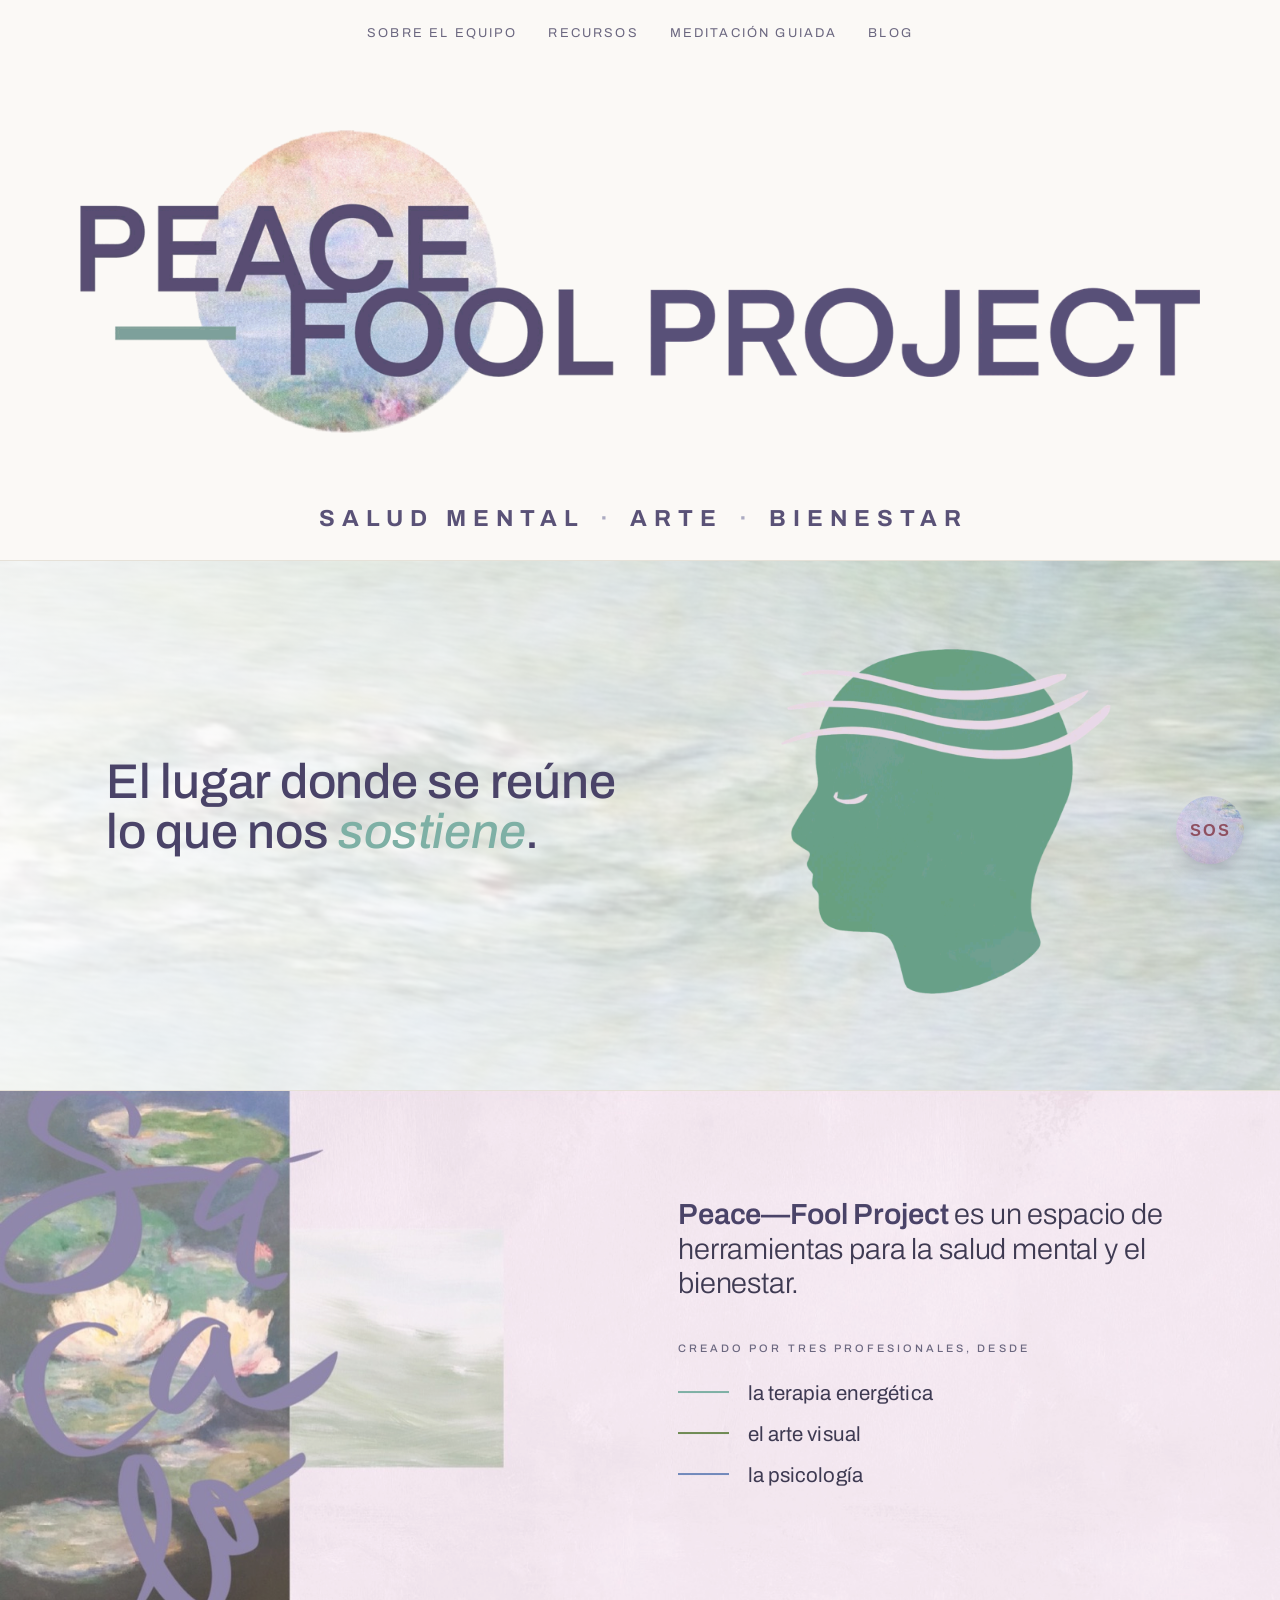
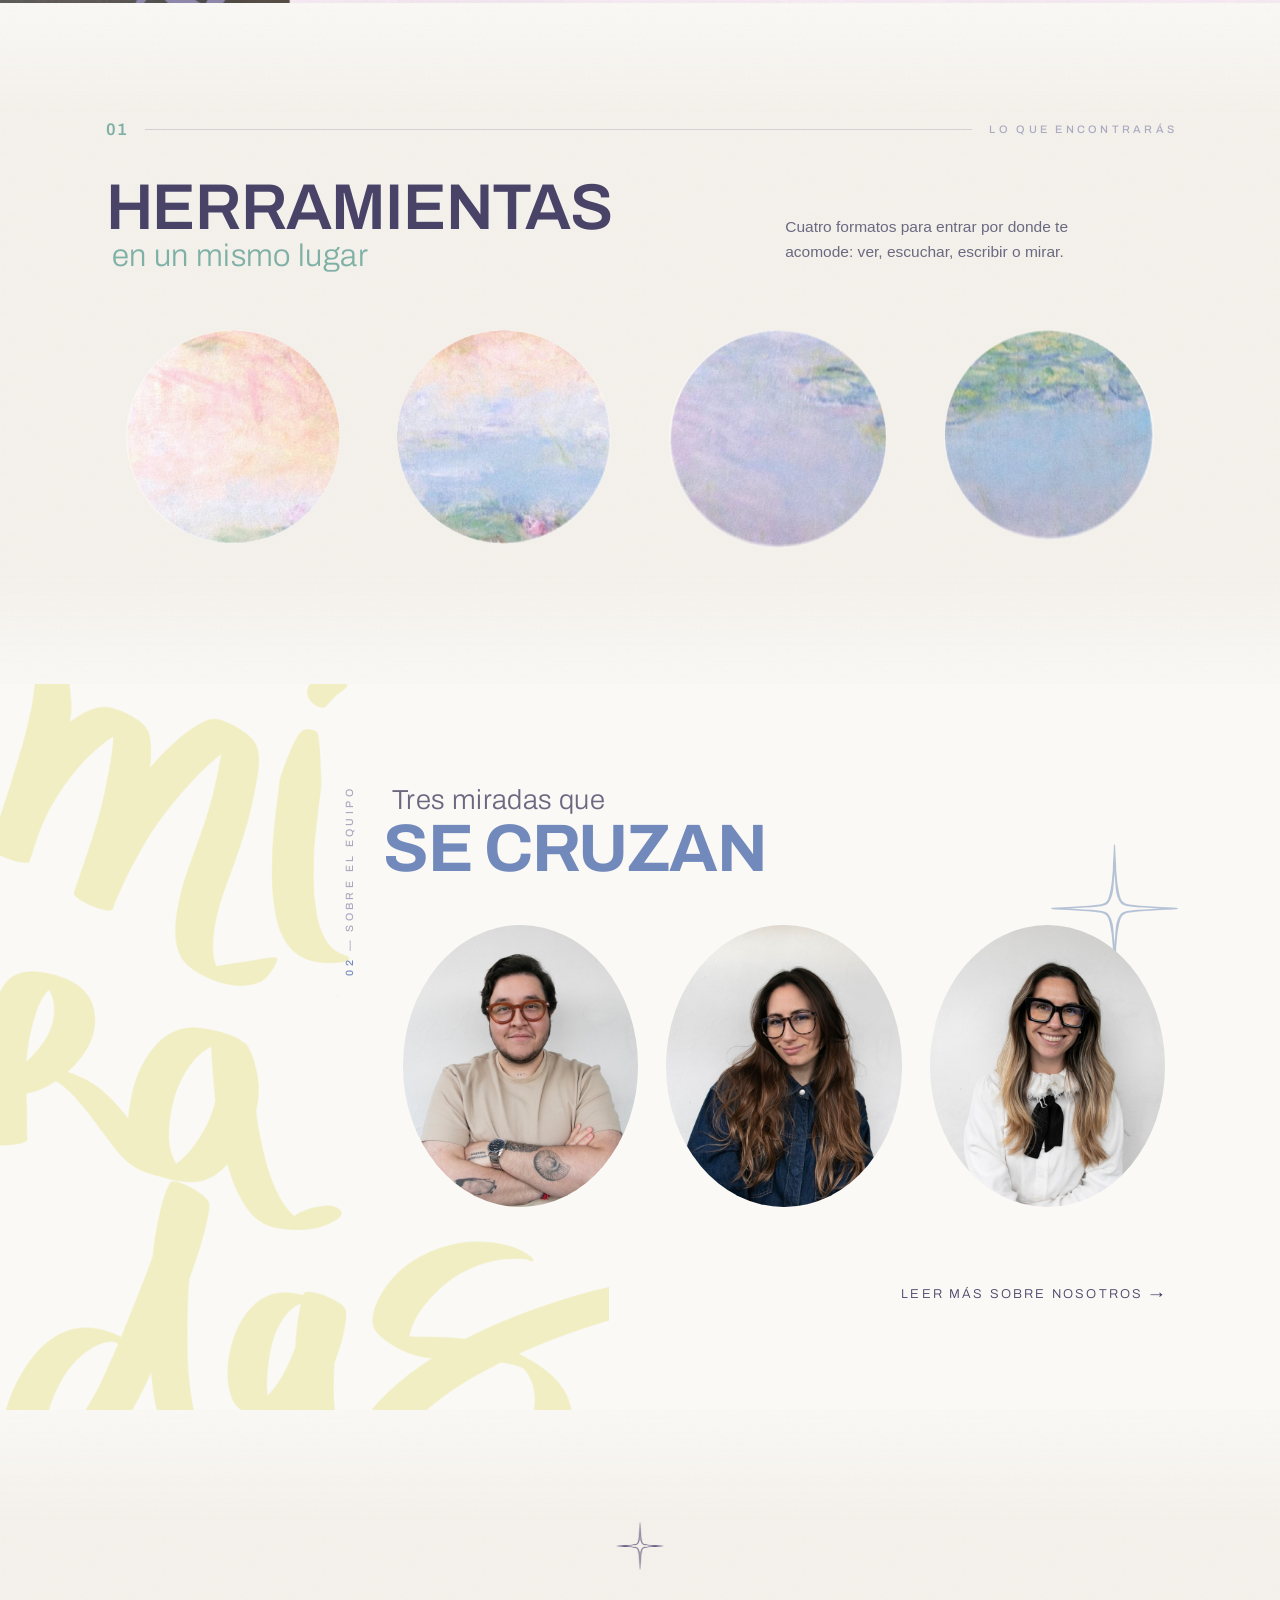
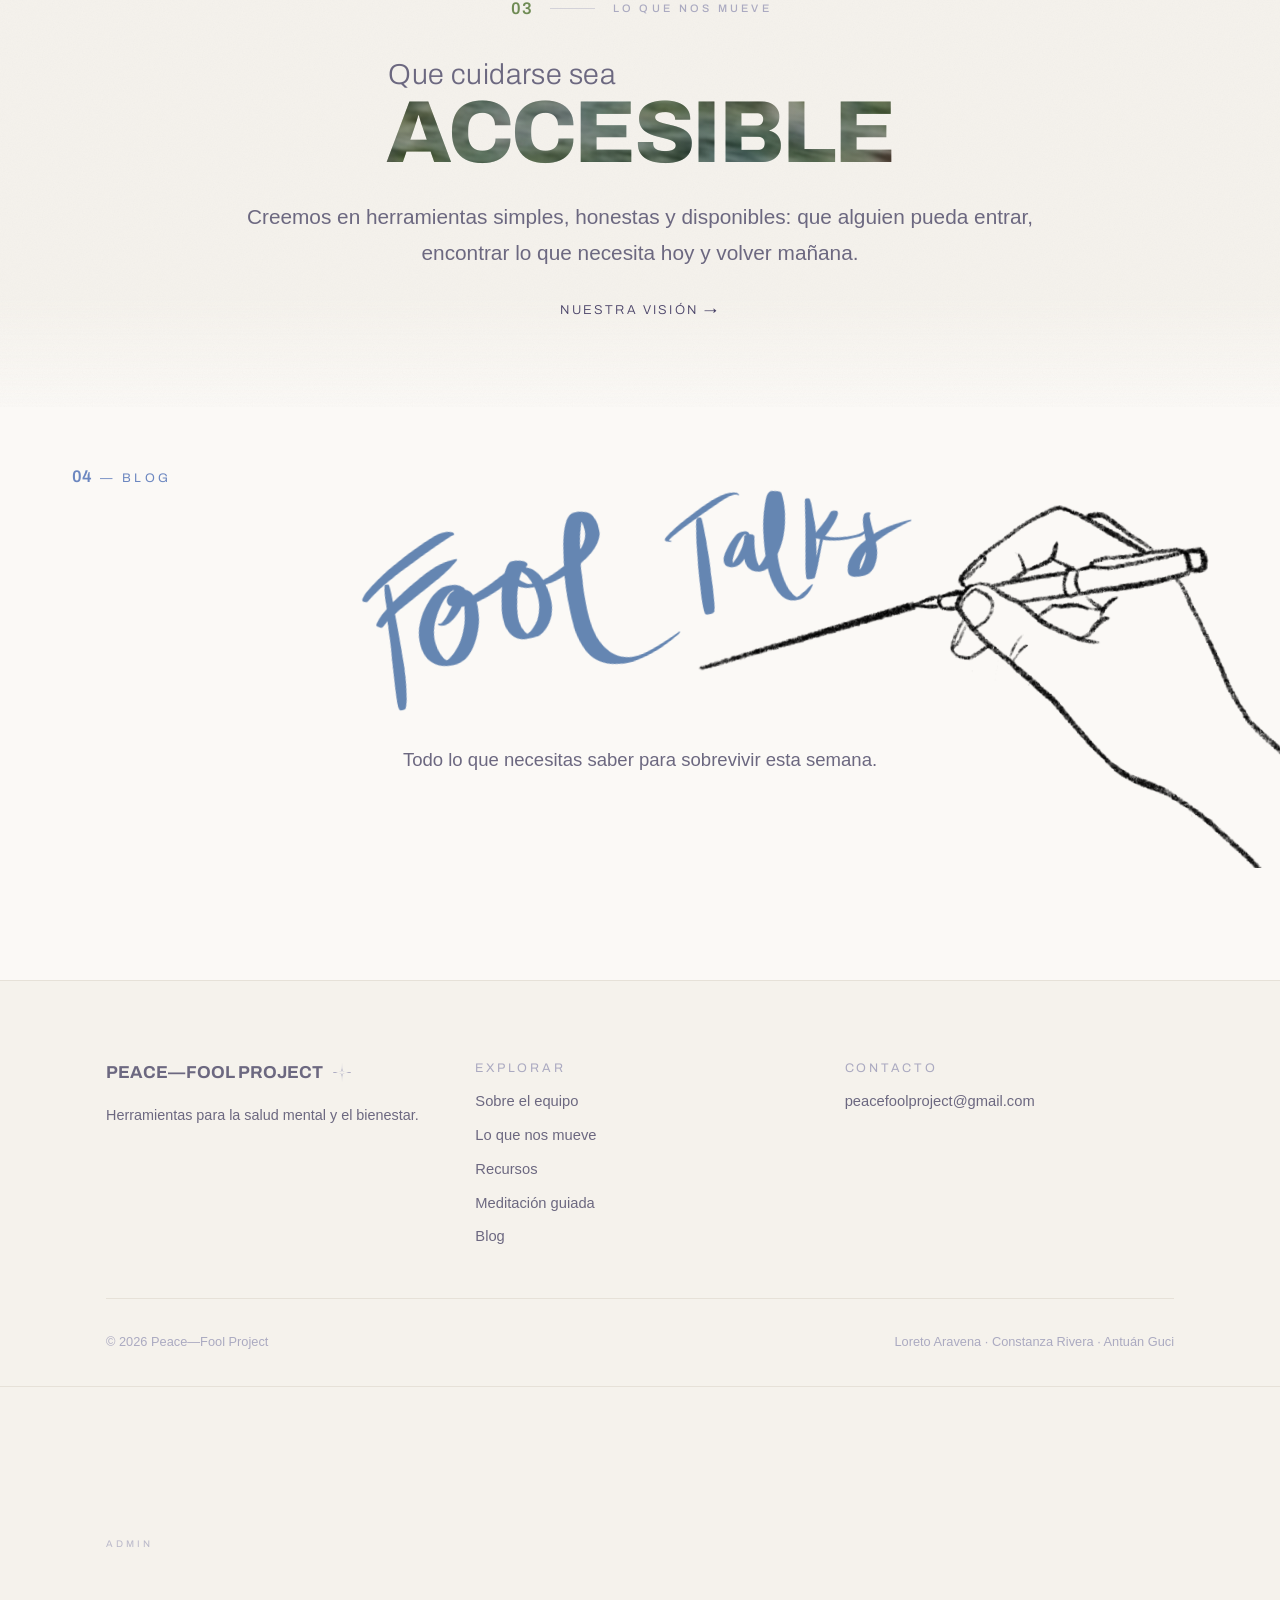
==== commit 56f743c4: "Titulares nuevos en todo el sitio, bajada de la portada y cápsulas escuchadas Las cabezas de sección" ====
--- a/index.html
+++ b/index.html
@@ -9,7 +9,7 @@
      Cuando este lista, borra esta linea de las 6 paginas publicas. -->
 <meta name="robots" content="noindex, nofollow">
 <link rel="preconnect" href="https://fonts.gstatic.com" crossorigin>
-<link href="https://fonts.googleapis.com/css2?family=Archivo:wght@400;700&display=swap" rel="stylesheet">
+<link href="https://fonts.googleapis.com/css2?family=Archivo:ital,wght@0,300;0,400;0,500;0,600;0,700;0,800;1,300;1,400;1,500&display=swap" rel="stylesheet">
 <link rel="stylesheet" href="assets/css/styles.css">
 </head>
 <body class="portada">
@@ -80,23 +80,44 @@
        El dibujo ocupa el costado izquierdo, así que el texto va a la derecha. -->
   <section class="franja franja--bajada revelar">
     <div class="contenedor">
-      <p class="lead franja__texto">
-        Peace—Fool Project es un espacio de herramientas para la salud mental y el
-        bienestar, creado por tres profesionales desde la terapia energética, el
-        arte visual y la psicología.
-      </p>
+      <!-- La misma frase de siempre, abierta en tres partes: qué es el
+           proyecto, quiénes lo hacen y desde dónde. Las tres disciplinas dejan
+           de estar escondidas dentro de una oración y se ven de un vistazo. -->
+      <div class="declaracion">
+        <p class="declaracion__frase">
+          <span class="declaracion__marca">Peace&mdash;Fool Project</span> es un
+          espacio de herramientas para la salud mental y el bienestar.
+        </p>
+        <p class="declaracion__pie">Creado por tres profesionales, desde</p>
+        <ul class="disciplinas">
+          <li class="disciplinas__item tinte-verde-agua">la terapia energ&eacute;tica</li>
+          <li class="disciplinas__item tinte-oliva">el arte visual</li>
+          <li class="disciplinas__item tinte-azul-acero">la psicolog&iacute;a</li>
+        </ul>
+      </div>
     </div>
   </section>
 
   <!-- ============================ QUÉ HAY =========================== -->
   <section class="seccion--alt revelar" id="herramientas">
     <div class="contenedor">
-      <span class="kicker tono-verde">Lo que encontrarás</span>
-      <h2>Herramientas, en un mismo <span class="tono-verde-agua">lugar</span></h2>
-      <p class="lead">
-        Cuatro formatos para entrar por donde te acomode: ver, escuchar,
-        escribir o mirar.
-      </p>
+      <!-- Cabeza 01: la marca de margen cruza todo el ancho y debajo el
+           título manda con una sola palabra grande, con la nota al costado. -->
+      <p class="marca-seccion">
+        <span class="marca-seccion__n tono-verde-agua">01</span>
+        <span class="marca-seccion__linea"></span>
+        <span class="marca-seccion__rotulo">Lo que encontrar&aacute;s</span>
+      </p>
+      <div class="cabeza-seccion cabeza-seccion--par">
+        <h2 class="titular titular--apilado">
+          <span class="titular__mayor">Herramientas</span>
+          <span class="titular__menor">en un mismo lugar</span>
+        </h2>
+        <p class="titular__nota">
+          Cuatro formatos para entrar por donde te acomode: ver, escuchar,
+          escribir o mirar.
+        </p>
+      </div>
 
       <!-- Los cuatro formatos, cada uno en su foto redonda. Al pasar el
            cursor aparece la descripción encima; en celular va debajo. -->
@@ -148,9 +169,16 @@
          alt="" aria-hidden="true" width="750" height="1000" loading="lazy" decoding="async">
 
     <div class="contenedor equipo-portada__inner">
-      <div class="equipo-portada__titulo">
-        <span class="kicker tono-azul-acero">Sobre el equipo</span>
-        <h2>Tres miradas que <span class="tono-azul-acero">se cruzan</span></h2>
+      <!-- Cabeza 02: el rótulo se pone de canto en el margen y el título va
+           al revés que el anterior — entra fino y remata pesado. -->
+      <div class="equipo-portada__titulo cabeza-seccion--canto">
+        <span class="rotulo-canto">
+          <span class="tono-azul-acero">02</span> &mdash; Sobre el equipo
+        </span>
+        <h2 class="titular titular--invertido">
+          <span class="titular__menor">Tres miradas que</span>
+          <span class="titular__mayor">se cruzan</span>
+        </h2>
       </div>
     </div>
 
@@ -183,8 +211,17 @@
   <section class="seccion--alt revelar" style="padding-bottom:clamp(2.5rem,5vw,4rem)">
     <div class="contenedor centrado">
       <img class="estrella--sola" src="assets/img/estrella.png" alt="" aria-hidden="true" width="440" height="445">
-      <span class="kicker tono-oliva">Lo que nos mueve</span>
-      <h2>Que cuidarse sea <span class="tono-oliva">accesible</span></h2>
+      <!-- Cabeza 03: la frase entra chica y la palabra que importa cae
+           debajo al triple de cuerpo, rellena con la pintura de la casa. -->
+      <p class="marca-seccion marca-seccion--centrada">
+        <span class="marca-seccion__n tono-oliva">03</span>
+        <span class="marca-seccion__linea"></span>
+        <span class="marca-seccion__rotulo">Lo que nos mueve</span>
+      </p>
+      <h2 class="titular titular--manifiesto">
+        <span class="titular__previo">Que cuidarse sea</span>
+        <span class="titular__pintado">accesible</span>
+      </h2>
       <p class="lead">
         Creemos en herramientas simples, honestas y disponibles: que alguien pueda
         entrar, encontrar lo que necesita hoy y volver mañana.
@@ -200,58 +237,51 @@
        sólo se agrega el enlace para entrar al blog. -->
   <section class="revelar blog-portada">
     <div class="blog-cabecera blog-cabecera--adelanto">
-      <span class="kicker tono-azul blog-cabecera__rotulo">Blog</span>
-      <!-- El margen del blog: los "bla bla" de puño y letra de Coni. Cada palabra
-           se escribe siguiendo su propia línea —la máscara es el esqueleto de la
-           letra, sacado de la imagen y recorrido en el orden en que se escribió—,
-           se queda un momento y se borra por donde empezó. Entran salteados, como
-           una conversación. Decorativo: aria-hidden y se detiene si el equipo
-           pide menos movimiento. -->
+      <span class="kicker tono-azul blog-cabecera__rotulo">
+        <span class="marca-seccion__n">04</span> &mdash; Blog
+      </span>
+      <!-- El margen del blog: los "bla bla" de puño y letra de Coni, sueltos por la
+           hoja. Cada palabra se escribe siguiendo su propia línea —la máscara es
+           el esqueleto de la letra, sacado de la imagen y recorrido en el orden en
+           que se escribió—, se queda un momento y se borra por donde empezó.
+           Entran salteadas, como una conversación. El sitio, el tamaño, el giro y
+           la hora de cada una van aquí mismo, en el style.
+           Decorativo: aria-hidden y se detiene si el equipo pide menos movimiento. -->
       <div class="blabla" aria-hidden="true">
-        <svg class="blabla__palabra blabla--a" viewBox="0 0 161 155"
-             aria-hidden="true" focusable="false">
-          <mask id="bi-a" maskUnits="userSpaceOnUse"
-                x="-20" y="-20" width="201" height="195">
+        <svg class="blabla__palabra" style="left:4%;top:5%;width:21%;transform:rotate(-12deg)"
+             viewBox="0 0 161 155" aria-hidden="true" focusable="false">
+          <mask id="bi01" maskUnits="userSpaceOnUse" x="-20" y="-20" width="201" height="195">
             <path class="blabla__trazo" pathLength="1" style="--d:0s" d="M 24.0 10.0 L 5.0 119.0 L 8.0 123.0 L 2.0 137.0 L 3.0 150.0 L 11.0 154.0 L 26.0 137.0 L 34.0 116.0 L 33.0 101.0 L 48.0 91.0 L 51.0 67.0 L 62.0 34.0 L 68.0 28.0 L 71.0 29.0 L 74.0 37.0 L 74.0 52.0 L 71.0 63.0 L 64.0 75.0 L 52.0 87.0 L 50.0 87.0 L 54.0 86.0 L 63.0 77.0 L 48.0 92.0 L 48.0 103.0 L 53.0 118.0 L 60.0 124.0 L 69.0 124.0 L 79.0 115.0 L 88.0 102.0 L 92.0 88.0 L 92.0 82.0 L 87.0 83.0 L 78.0 99.0 L 76.0 109.0 L 77.0 112.0 L 80.0 112.0 L 89.0 100.0 L 95.0 99.0 L 102.0 113.0 L 110.0 121.0 L 116.0 123.0 L 131.0 121.0 L 147.0 111.0 L 159.0 100.0 L 157.0 103.0 L 32.0 102.0 L 25.0 108.0 L 20.0 109.0 L 8.0 122.0 L 15.0 150.0 L 21.0 144.0 L 21.0 105.0 L 27.0 100.0 L 31.0 100.0 L 30.0 102.0 L 29.0 101.0"/>
           </mask>
-          <image href="assets/img/blog/bla-a.png" width="161" height="155"
-                 mask="url(#bi-a)"/>
-        </svg>
-        <svg class="blabla__palabra blabla--b" viewBox="0 0 142 120"
-             aria-hidden="true" focusable="false">
-          <mask id="bi-b" maskUnits="userSpaceOnUse"
-                x="-20" y="-20" width="182" height="160">
+          <image href="assets/img/blog/bla-a.png" width="161" height="155" mask="url(#bi01)"/>
+        </svg>
+        <svg class="blabla__palabra" style="left:52%;top:22%;width:17%;transform:rotate(7deg)"
+             viewBox="0 0 142 120" aria-hidden="true" focusable="false">
+          <mask id="bi02" maskUnits="userSpaceOnUse" x="-20" y="-20" width="182" height="160">
             <path class="blabla__trazo" pathLength="1" style="--d:1.1s" d="M 38.0 9.0 L 36.0 9.0 L 32.0 13.0 L 28.0 21.0 L 7.0 83.0 L 8.0 89.0 L 14.0 89.0 L 23.0 83.0 L 31.0 84.0 L 34.0 89.0 L 34.0 97.0 L 25.0 109.0 L 18.0 114.0 L 5.0 119.0 L 0.0 115.0 L 0.0 107.0 L 3.0 105.0 L 12.0 90.0 L 26.0 82.0 L 42.0 68.0 L 47.0 65.0 L 51.0 65.0 L 54.0 53.0 L 62.0 34.0 L 68.0 24.0 L 76.0 16.0 L 79.0 17.0 L 79.0 23.0 L 73.0 39.0 L 68.0 46.0 L 58.0 56.0 L 55.0 57.0 L 50.0 66.0 L 47.0 83.0 L 47.0 98.0 L 49.0 104.0 L 53.0 108.0 L 61.0 107.0 L 73.0 99.0 L 75.0 97.0 L 75.0 94.0 L 88.0 79.0 L 93.0 68.0 L 96.0 66.0 L 99.0 67.0 L 98.0 84.0 L 100.0 95.0 L 103.0 102.0 L 109.0 109.0 L 116.0 112.0 L 125.0 112.0 L 140.0 106.0 L 75.0 92.0 L 71.0 92.0 L 70.0 88.0 L 84.0 60.0 L 94.0 49.0 L 99.0 49.0 L 97.0 57.0 L 98.0 65.0"/>
           </mask>
-          <image href="assets/img/blog/bla-b.png" width="142" height="120"
-                 mask="url(#bi-b)"/>
-        </svg>
-        <svg class="blabla__palabra blabla--c" viewBox="0 0 156 154"
-             aria-hidden="true" focusable="false">
-          <mask id="bi-c" maskUnits="userSpaceOnUse"
-                x="-20" y="-20" width="196" height="194">
+          <image href="assets/img/blog/bla-b.png" width="142" height="120" mask="url(#bi02)"/>
+        </svg>
+        <svg class="blabla__palabra" style="left:8%;top:37%;width:24%;transform:rotate(-4deg)"
+             viewBox="0 0 156 154" aria-hidden="true" focusable="false">
+          <mask id="bi03" maskUnits="userSpaceOnUse" x="-20" y="-20" width="196" height="194">
             <path class="blabla__trazo" pathLength="1" style="--d:2.4s" d="M 31.0 9.0 L 27.0 16.0 L 23.0 31.0 L 20.0 51.0 L 10.0 94.0 L 8.0 119.0 L 11.0 123.0 L 13.0 123.0 L 19.0 119.0 L 28.0 117.0 L 42.0 117.0 L 48.0 123.0 L 48.0 130.0 L 47.0 134.0 L 36.0 146.0 L 23.0 152.0 L 14.0 153.0 L 8.0 150.0 L 0.0 140.0 L 0.0 135.0 L 3.0 134.0 L 10.0 123.0 L 56.0 114.0 L 60.0 124.0 L 64.0 128.0 L 73.0 128.0 L 79.0 121.0 L 83.0 119.0 L 92.0 101.0 L 95.0 98.0 L 99.0 82.0 L 97.0 79.0 L 87.0 87.0 L 81.0 98.0 L 76.0 115.0 L 76.0 123.0 L 57.0 114.0 L 57.0 76.0 L 65.0 40.0 L 71.0 23.0 L 77.0 16.0 L 79.0 16.0 L 81.0 20.0 L 82.0 38.0 L 79.0 53.0 L 72.0 69.0 L 62.0 82.0 L 58.0 84.0 L 55.0 92.0 L 23.0 115.0 L 21.0 118.0 L 95.0 99.0 L 98.0 101.0 L 99.0 106.0 L 106.0 119.0 L 112.0 126.0 L 118.0 130.0 L 126.0 133.0 L 138.0 133.0 L 155.0 126.0"/>
           </mask>
-          <image href="assets/img/blog/bla-c.png" width="156" height="154"
-                 mask="url(#bi-c)"/>
-        </svg>
-        <svg class="blabla__palabra blabla--d" viewBox="0 0 155 118"
-             aria-hidden="true" focusable="false">
-          <mask id="bi-d" maskUnits="userSpaceOnUse"
-                x="-20" y="-20" width="195" height="158">
+          <image href="assets/img/blog/bla-c.png" width="156" height="154" mask="url(#bi03)"/>
+        </svg>
+        <svg class="blabla__palabra" style="left:50%;top:57%;width:18%;transform:rotate(12deg)"
+             viewBox="0 0 155 118" aria-hidden="true" focusable="false">
+          <mask id="bi04" maskUnits="userSpaceOnUse" x="-20" y="-20" width="195" height="158">
             <path class="blabla__trazo" pathLength="1" style="--d:3.6s" d="M 14.0 10.0 L 11.0 13.0 L 10.0 21.0 L 8.0 91.0 L 4.0 96.0 L 2.0 103.0 L 0.0 104.0 L 2.0 111.0 L 7.0 116.0 L 11.0 117.0 L 18.0 115.0 L 29.0 105.0 L 33.0 97.0 L 33.0 84.0 L 29.0 78.0 L 49.0 63.0 L 52.0 63.0 L 52.0 31.0 L 57.0 13.0 L 59.0 11.0 L 62.0 11.0 L 65.0 15.0 L 67.0 23.0 L 67.0 35.0 L 60.0 51.0 L 55.0 56.0 L 53.0 56.0 L 52.0 64.0 L 54.0 74.0 L 59.0 84.0 L 64.0 89.0 L 71.0 90.0 L 79.0 83.0 L 80.0 79.0 L 85.0 76.0 L 92.0 65.0 L 102.0 41.0 L 101.0 32.0 L 96.0 33.0 L 87.0 45.0 L 79.0 67.0 L 78.0 76.0 L 80.0 77.0 L 30.0 81.0 L 28.0 79.0 L 24.0 80.0 L 9.0 90.0 L 98.0 54.0 L 101.0 56.0 L 106.0 70.0 L 117.0 89.0 L 125.0 97.0 L 134.0 102.0 L 140.0 104.0 L 148.0 104.0"/>
           </mask>
-          <image href="assets/img/blog/bla-d.png" width="155" height="118"
-                 mask="url(#bi-d)"/>
-        </svg>
-        <svg class="blabla__palabra blabla--e" viewBox="0 0 166 174"
-             aria-hidden="true" focusable="false">
-          <mask id="bi-e" maskUnits="userSpaceOnUse"
-                x="-20" y="-20" width="206" height="214">
+          <image href="assets/img/blog/bla-d.png" width="155" height="118" mask="url(#bi04)"/>
+        </svg>
+        <svg class="blabla__palabra" style="left:18%;top:73%;width:22%;transform:rotate(-9deg)"
+             viewBox="0 0 166 174" aria-hidden="true" focusable="false">
+          <mask id="bi05" maskUnits="userSpaceOnUse" x="-20" y="-20" width="206" height="214">
             <path class="blabla__trazo" pathLength="1" style="--d:5s" d="M 35.0 23.0 L 31.0 33.0 L 25.0 76.0 L 13.0 130.0 L 8.0 132.0 L 3.0 140.0 L 2.0 145.0 L 0.0 146.0 L 0.0 158.0 L 2.0 158.0 L 5.0 166.0 L 10.0 171.0 L 13.0 173.0 L 22.0 173.0 L 30.0 169.0 L 40.0 160.0 L 48.0 146.0 L 48.0 134.0 L 43.0 128.0 L 33.0 126.0 L 25.0 128.0 L 18.0 132.0 L 14.0 131.0 L 36.0 113.0 L 15.0 125.0 L 77.0 43.0 L 71.0 63.0 L 64.0 100.0 L 65.0 115.0 L 69.0 127.0 L 75.0 134.0 L 85.0 136.0 L 89.0 134.0 L 106.0 116.0 L 106.0 110.0 L 110.0 107.0 L 110.0 104.0 L 112.0 102.0 L 113.0 91.0 L 110.0 85.0 L 105.0 85.0 L 97.0 93.0 L 91.0 105.0 L 91.0 109.0 L 95.0 109.0 L 98.0 106.0 L 101.0 106.0 L 104.0 110.0 L 92.0 75.0 L 76.0 90.0 L 70.0 94.0 L 67.0 94.0 L 64.0 99.0 L 37.0 112.0 L 88.0 78.0 L 97.0 68.0 L 103.0 54.0 L 106.0 39.0 L 104.0 18.0 L 102.0 13.0 L 98.0 9.0 L 94.0 10.0 L 85.0 23.0 L 78.0 42.0 L 106.0 117.0 L 115.0 129.0 L 127.0 134.0 L 136.0 133.0 L 146.0 128.0 L 164.0 112.0 L 160.0 117.0"/>
           </mask>
-          <image href="assets/img/blog/bla-e.png" width="166" height="174"
-                 mask="url(#bi-e)"/>
+          <image href="assets/img/blog/bla-e.png" width="166" height="174" mask="url(#bi05)"/>
         </svg>
       </div>
       <h2 class="titulo-manuscrito blog-cabecera__titulo">
--- a/assets/css/styles.css
+++ b/assets/css/styles.css
@@ -415,6 +415,11 @@
    perdía contra la pintura. Ahora va debajo, sobre el fondo claro, en la
    tipografía de los títulos y con las letras bien separadas: se lee de lejos y
    remata el bloque del banner sin taparlo. */
+/* Se probaron un lema en banda de borde a borde con rayas, y una estrofa en
+   diagonal con "arte" destacada y en movimiento. Ninguna de las dos era el
+   camino: aquí vuelve el lema sobrio —las tres palabras en una sola línea
+   centrada, todas en la misma letra, el mismo cuerpo y el mismo tono, y
+   quietas—. */
 .lema {
   margin: clamp(1.6rem, 3.6vw, 3rem) auto clamp(.5rem, 2vw, 1.5rem);
   max-width: none;
@@ -472,13 +477,18 @@
     #eaeee0;
   border-block: 1px solid var(--linea);
 }
+/* La frase de apertura. Es el primer título después del banner, así que pesa
+   más que las cabezas de sección que vienen abajo: cuerpo mayor, renglones
+   juntos y la palabra en cursiva como único acento. */
 .portada-intro h1 {
-  max-width: 22ch;
+  max-width: 19ch;
   margin-inline: 0;
-  font-size: clamp(1.55rem, 3.6vw, 2.6rem);
+  font-size: clamp(1.7rem, 4.1vw, 3.05rem);
+  font-weight: 500;
+  line-height: 1.02;
   /* esta frase va en caja normal, no en mayúsculas */
   text-transform: none;
-  letter-spacing: .02em;
+  letter-spacing: -.005em;
 }
 /* La frase a la izquierda y, al lado, el hueco reservado para la imagen. */
 .portada-intro__grid {
@@ -590,6 +600,387 @@
   padding: 1.5em 2.8em 1em;
 }
 
+/* ------------------------------------- Titulares de la portada ----------- */
+/* El banner abre con mucho carácter y después la página se apagaba: tres
+   cabezas de sección idénticas entre sí —rótulo chico, título en mayúsculas,
+   bajada— una debajo de otra. Eso es lo que se rompe aquí.
+
+   Queda un solo hilo común, la marca de margen (número, línea de pelo y
+   rótulo), y encima tres armados distintos, cada uno con su propio salto de
+   escala dentro de la misma frase:
+     01  manda una palabra en mayúsculas y la otra baja en minúscula fina
+     02  al revés: entra fina y en minúscula, y remata en mayúsculas pesadas
+     03  la palabra clave se rellena con la pintura de la casa
+
+   De dónde viene: la retícula asimétrica y las líneas de pelo de la escuela
+   suiza (Emil Ruder, Müller-Brockmann); el salto de cuerpo dentro de una misma
+   frase de Wolfgang Weingart; los rótulos diminutos y el número de sección de
+   las revistas (The Gentlewoman, Apartamento); y las palabras rellenas de
+   color de las serigrafías de Corita Kent. */
+
+/* La marca de margen. El número lleva el tono de la sección, la línea cruza
+   todo el ancho y el rótulo queda al filo derecho. Es lo único que se repite:
+   lleva la cuenta y amarra las secciones entre sí. */
+.marca-seccion {
+  display: flex;
+  align-items: center;
+  gap: clamp(.7rem, 1.6vw, 1.1rem);
+  max-width: none;
+  margin: 0 0 clamp(1.4rem, 3vw, 2.2rem);
+  font-family: var(--font-titulo);
+  font-size: .68rem;
+  font-weight: 500;
+  letter-spacing: .3em;
+  text-transform: uppercase;
+  color: var(--gris-lavanda);
+}
+.marca-seccion__n {
+  font-size: 1.05rem;
+  font-weight: 600;
+  letter-spacing: .04em;
+}
+.marca-seccion__linea {
+  flex: 1;
+  height: 1px;
+  background: currentColor;
+  opacity: .45;
+}
+/* el interletrado deja un hueco muerto al final del rótulo; esto lo recupera
+   para que la palabra cierre a plomo con el borde de la caja */
+.marca-seccion__rotulo { margin-right: -.3em; }
+
+/* En la sección centrada la línea no cruza: es un guion a cada lado. */
+.marca-seccion--centrada { justify-content: center; }
+.marca-seccion--centrada .marca-seccion__linea {
+  flex: none;
+  width: clamp(1.4rem, 4.5vw, 2.8rem);
+}
+
+/* Base de los titulares: sin las mayúsculas ni el interletrado que llevan
+   todos los h2 del sitio. Cada armado pone lo suyo. */
+.titular {
+  margin: 0;
+  text-transform: none;
+  letter-spacing: normal;
+  text-wrap: balance;
+  color: var(--morado);
+}
+.titular__mayor,
+.titular__menor { display: block; }
+
+/* 01 — Cabeza en dos columnas: el título a la izquierda y la nota corta a la
+   derecha, las dos apoyadas en la misma línea de abajo. Deja de ser una pila
+   de tres renglones y pasa a ser una retícula. */
+.cabeza-seccion--par {
+  display: grid;
+  grid-template-columns: minmax(0, 1.24fr) minmax(0, .76fr);
+  gap: clamp(1rem, 3.5vw, 3rem);
+  align-items: end;
+  margin-bottom: clamp(2.2rem, 5vw, 3.6rem);
+}
+.titular--apilado .titular__mayor {
+  font-size: clamp(2.3rem, 5.6vw, 4.05rem);
+  font-weight: 600;
+  line-height: .9;
+  letter-spacing: -.012em;
+  text-transform: uppercase;
+}
+.titular--apilado .titular__menor {
+  margin-top: .1em;
+  padding-left: .18em;
+  font-size: clamp(1.15rem, 2.7vw, 1.95rem);
+  font-weight: 300;
+  line-height: 1.02;
+  letter-spacing: .012em;
+  color: var(--tono-seccion, var(--verde-agua));
+}
+/* La nota va en columna angosta, así que aquí no se justifica: a tres
+   renglones de este ancho, los bordes parejos abren huecos entre palabras. */
+.titular__nota {
+  max-width: 34ch;
+  margin: 0 0 .5rem;
+  font-size: clamp(.97rem, 1.2vw, 1.06rem);
+  line-height: 1.6;
+  color: var(--tinta-suave);
+  text-wrap: pretty;
+}
+
+/* 02 — El rótulo de canto en el margen (el mismo recurso que ya firma los
+   textos del blog) y el título al revés que el anterior: entra en minúscula
+   fina y remata pesado. */
+.cabeza-seccion--canto {
+  display: grid;
+  grid-template-columns: auto minmax(0, 1fr);
+  column-gap: clamp(.9rem, 2vw, 1.5rem);
+  align-items: start;
+}
+.rotulo-canto {
+  writing-mode: vertical-rl;
+  transform: rotate(180deg);
+  margin: 0;
+  font-family: var(--font-titulo);
+  font-size: .66rem;
+  font-weight: 500;
+  letter-spacing: .32em;
+  text-transform: uppercase;
+  color: var(--gris-lavanda);
+}
+.titular--invertido .titular__menor {
+  font-size: clamp(1.05rem, 2.35vw, 1.72rem);
+  font-weight: 300;
+  line-height: 1.05;
+  letter-spacing: .015em;
+  padding-left: .3em;
+  color: var(--tinta-suave);
+}
+.titular--invertido .titular__mayor {
+  margin-top: .05em;
+  font-size: clamp(2.25rem, 5.6vw, 4.2rem);
+  font-weight: 700;
+  line-height: .88;
+  letter-spacing: -.022em;
+  text-transform: uppercase;
+  color: var(--tono-seccion, var(--azul-acero));
+}
+
+/* 03 — Manifiesto: la frase entra chica y fina, y la palabra que importa cae
+   debajo al triple de cuerpo. */
+/* La caja se ciñe a la palabra grande (width: max-content) y se centra. Así
+   la frase de arriba no queda centrada respecto de la página sino alineada al
+   canto izquierdo de la palabra: el bloque se lee compuesto y no "centrado por
+   defecto", que es justo lo que hacía parecer esto un documento. */
+.titular--manifiesto {
+  width: max-content;
+  max-width: 100%;
+  margin: 0 auto clamp(1rem, 2.4vw, 1.6rem);
+  text-align: left;
+}
+.titular__previo {
+  display: block;
+  padding-left: .06em;
+  font-size: clamp(1.15rem, 2.5vw, 1.8rem);
+  font-weight: 300;
+  line-height: 1.12;
+  letter-spacing: .015em;
+  color: var(--tinta-suave);
+}
+/* La palabra grande del manifiesto. Va sola, en su propio renglón, al triple
+   de cuerpo que la frase que la presenta. */
+.titular__grande,
+.titular__pintado {
+  display: block;
+  margin-top: .02em;
+  font-size: clamp(2.6rem, 7.4vw, 5.5rem);
+  font-weight: 800;
+  line-height: .92;
+  letter-spacing: -.03em;
+  text-transform: uppercase;
+  color: var(--tono-seccion, var(--oliva));
+}
+/* La palabra se rellena con la misma pintura que va detrás de la presentación:
+   la letra deja de ser texto y pasa a ser imagen, como el título del banner
+   con su círculo pintado. El velo oscuro por encima es para que el verde del
+   agua pese lo suficiente contra el beige.
+   Si el navegador no sabe recortar un fondo contra la letra, se queda en oliva
+   y no se pierde nada. */
+@supports ((-webkit-background-clip: text) or (background-clip: text)) {
+  .titular__pintado {
+    background-image:
+      linear-gradient(rgba(38, 50, 32, .45), rgba(38, 50, 32, .45)),
+      url("../img/banner-nenufares.jpg");
+    /* la pintura va bien ampliada: a tamaño "cover" el agua se aplasta dentro
+       de la letra y se ve como una mancha lisa. Este encuadre —la masa de
+       nenúfares oscuros— es el que llena las nueve letras parejo; corrido
+       hacia la derecha, las últimas se aclaran y se pierden contra el beige. */
+    background-size: 340% auto;
+    background-position: 16% 58%;
+    -webkit-background-clip: text;
+    background-clip: text;
+    color: transparent;
+    -webkit-text-fill-color: transparent;
+  }
+}
+
+@media (max-width: 900px) {
+  /* en una columna, la nota se despega del título y no se pega al borde */
+  .cabeza-seccion--par { grid-template-columns: 1fr; gap: clamp(.9rem, 3vw, 1.4rem); }
+  .titular__nota { max-width: 44ch; margin-bottom: 0; }
+  .marca-seccion { font-size: .62rem; letter-spacing: .24em; }
+  .marca-seccion__n { font-size: .95rem; }
+}
+
+@media (max-width: 600px) {
+  /* el rótulo de canto se endereza: de pie ocupaba media pantalla de alto */
+  .cabeza-seccion--canto { grid-template-columns: 1fr; }
+  .rotulo-canto {
+    writing-mode: horizontal-tb;
+    transform: none;
+    margin-bottom: .75rem;
+  }
+}
+
+
+/* --- El mismo sistema en las páginas interiores -------------------------- */
+/* La portada lleva la marca de margen con la línea de pelo; las páginas de
+   adentro llevan la cuenta en una cifra grande y pálida colgada en el margen.
+   Son dos caras del mismo recurso: así se sabe, sin leer, si uno está en la
+   portada o dentro de una sección. */
+
+/* Cabeza de página: la marca va sin número —el número es de las secciones, no
+   de la página— y el título entra en cuerpo de portada. */
+.cabeza-pagina .titular { max-width: none; }
+/* la columna del título pesa más que en las secciones: aquí el titular es más
+   grande y, con el reparto de abajo, se partía en dos renglones */
+.cabeza-pagina.cabeza-seccion--par {
+  grid-template-columns: minmax(0, 1.44fr) minmax(0, .56fr);
+}
+/* Cuando la cabeza no va en dos columnas —por ejemplo en "Sobre el equipo",
+   donde la palabra amarilla del fondo se come un cuarto del ancho— la bajada
+   cae debajo del título y recupera una medida cómoda. */
+.cabeza-pagina > .titular__nota {
+  margin-top: clamp(1rem, 2.2vw, 1.5rem);
+  max-width: 48ch;
+}
+.cabeza-pagina .titular--apilado .titular__mayor {
+  font-size: clamp(2.35rem, 6.1vw, 4.6rem);
+}
+.cabeza-pagina .titular--apilado .titular__menor {
+  font-size: clamp(1.2rem, 2.95vw, 2.2rem);
+}
+
+/* La cifra de sección: grande, pálida y apoyada en la primera línea del
+   título, no en su caja. */
+.cabeza-seccion--cifra {
+  display: grid;
+  grid-template-columns: auto minmax(0, 1fr);
+  column-gap: clamp(.85rem, 2.2vw, 1.9rem);
+  align-items: start;
+  margin-bottom: clamp(1.5rem, 3.2vw, 2.4rem);
+}
+.cifra-seccion {
+  font-family: var(--font-titulo);
+  font-size: clamp(2.3rem, 5.4vw, 4.2rem);
+  font-weight: 600;
+  line-height: .74;
+  letter-spacing: -.04em;
+  opacity: .32;
+  color: var(--tono-seccion, var(--gris-lavanda));
+}
+
+/* Los tintes: se ponen en la caja de la cabeza y de ahí los toman la cifra, la
+   palabra clave y la parte destacada del título. Así el tono de la sección se
+   dice una sola vez. */
+.tinte-verde-agua { --tono-seccion: var(--verde-agua); }
+.tinte-azul       { --tono-seccion: var(--azul); }
+.tinte-azul-acero { --tono-seccion: var(--azul-acero); }
+.tinte-verde      { --tono-seccion: var(--verde); }
+.tinte-oliva      { --tono-seccion: var(--oliva); }
+.tinte-morado     { --tono-seccion: var(--morado); }
+.titular__rotulo {
+  display: block;
+  margin-bottom: .8em;
+  font-family: var(--font-titulo);
+  font-size: .66rem;
+  font-weight: 500;
+  letter-spacing: .3em;
+  text-transform: uppercase;
+  color: var(--gris-lavanda);
+}
+
+/* Tercer armado: para las frases que no se parten en dos. Van enteras, en
+   caja normal y cuerpo grande, con una sola palabra en negrita y en el tono de
+   la sección. Lo que marca es el peso, no el color solo: por eso no se parece
+   a la palabra coloreada de antes. */
+.titular--pleno {
+  max-width: 21ch;
+  font-size: clamp(1.8rem, 4.3vw, 3.05rem);
+  font-weight: 300;
+  line-height: 1.03;
+  letter-spacing: -.008em;
+}
+.titular__clave { font-weight: 700; color: var(--tono-seccion, var(--morado)); }
+
+/* En media página —las dos columnas del blog— los mismos armados entran un
+   par de puntos más chicos; a tamaño entero se comían cuatro renglones. */
+.titular--menudo .titular__mayor { font-size: clamp(1.6rem, 3.1vw, 2.45rem); }
+.titular--menudo .titular__menor { font-size: clamp(.95rem, 1.5vw, 1.15rem); }
+.titular--menudo.titular--pleno  { font-size: clamp(1.35rem, 2.5vw, 1.9rem); }
+.cabeza-seccion--cifra.cabeza-seccion--menuda .cifra-seccion {
+  font-size: clamp(1.7rem, 3.2vw, 2.5rem);
+}
+
+@media (max-width: 600px) {
+  /* la cifra se achica: al lado de un título de dos renglones en celular
+     quedaba tan alta como el título entero */
+  .cifra-seccion { font-size: clamp(1.9rem, 9vw, 2.6rem); }
+}
+
+
+/* --------------------------------------------- La bajada de la portada --- */
+/* Era un párrafo justificado en gris sobre la pintura de "sácalo": el bloque
+   que más se parecía a un documento en toda la página. Ahora la misma frase se
+   abre en tres partes —qué es el proyecto, quiénes lo hacen, desde dónde— y las
+   tres disciplinas bajan a una lista, cada una con su raya y su tono. Es el
+   mismo texto, pero se lee de un vistazo en vez de haber que recorrerlo.
+   El recurso es de manual de identidad: sacar los datos de dentro de la
+   oración y ponerlos en una tabla. */
+
+.declaracion {
+  margin-left: auto;
+  max-width: 31rem;
+}
+.declaracion__frase {
+  max-width: none;
+  margin: 0 0 clamp(1.5rem, 3.2vw, 2.4rem);
+  font-family: var(--font-titulo);
+  font-size: clamp(1.22rem, 2.45vw, 1.82rem);
+  font-weight: 300;
+  line-height: 1.18;
+  letter-spacing: -.005em;
+  color: var(--tinta);
+}
+.declaracion__marca { font-weight: 600; color: var(--morado); }
+.declaracion__pie {
+  max-width: none;
+  margin: 0 0 .95rem;
+  font-family: var(--font-titulo);
+  font-size: .68rem;
+  font-weight: 500;
+  letter-spacing: .28em;
+  text-transform: uppercase;
+  color: var(--tinta-suave);
+}
+.disciplinas { list-style: none; margin: 0; padding: 0; }
+.disciplinas__item {
+  display: flex;
+  align-items: baseline;
+  gap: clamp(.75rem, 1.5vw, 1.15rem);
+  padding: .42rem 0;
+  /* van con la tipografía de los títulos: se leen como un índice de oficios,
+     no como la continuación del párrafo de arriba */
+  font-family: var(--font-titulo);
+  font-size: clamp(1.02rem, 1.62vw, 1.28rem);
+  font-weight: 400;
+  line-height: 1.35;
+  letter-spacing: .005em;
+  color: var(--tinta);
+}
+/* la raya de cada disciplina lleva su propio tono: tres oficios, tres colores
+   de la paleta, los mismos que ordenan las secciones */
+.disciplinas__item::before {
+  content: "";
+  flex: none;
+  width: clamp(2rem, 4vw, 3.4rem);
+  height: 2px;
+  background: var(--tono-seccion, var(--gris-lavanda));
+  transform: translateY(-.34em);
+}
+
+@media (max-width: 900px) {
+  /* la pintura pasa a la derecha, así que el bloque vuelve al borde izquierdo */
+  .declaracion { margin-left: 0; }
+}
+
 /* -------------------------------------------- Equipo en la portada ------- */
 /* La palabra "miradas" pegada al borde izquierdo (se sale por arriba, abajo y
    por la izquierda, como en la maqueta), el título arrimado a ella y los tres
@@ -630,9 +1021,13 @@
   gap: clamp(.75rem, 2.2vw, 1.75rem);
   width: 59.5%;
   max-width: 1020px;
-  /* el margen derecho corre la fila hacia la izquierda, para que quede
-     centrada en el blanco que deja la palabra del fondo */
-  margin: 0 9% 0 auto;
+  /* El margen derecho corre la fila hacia la izquierda, para que quede
+     centrada en el blanco que deja la palabra del fondo. Y el margen de arriba
+     es negativo: el rótulo de canto es más alto que el título y era él —no el
+     título— el que empujaba los retratos hacia abajo. Subiéndolos quedan
+     centrados en el hueco que dejan el título arriba y la "s" de la palabra
+     amarilla abajo. */
+  margin: clamp(-6rem, -6vw, -2.5rem) 9% 0 auto;
 }
 /* Óvalo: la caja es más alta que ancha y el redondeo al 50 % la convierte en
    elipse. La foto se recorta dentro, centrada en la cara. */
@@ -693,6 +1088,8 @@
      izquierda, Constanza a la derecha —a media altura, entre los otros dos— y
      Loreto abajo, aplomada bajo Antuán. Se pisan un poco a propósito. */
   .equipo-portada__fotos {
+    /* aquí el rótulo ya va horizontal y no sobra alto: sin margen negativo */
+    margin-top: 0;
     grid-template-columns: repeat(2, 1fr);
     column-gap: clamp(.4rem, 2vw, .9rem);
     row-gap: 0;
@@ -1212,7 +1609,8 @@
      de la foto —tono franco, no un vaho— y cada franja mira un punto distinto
      del azul, así las cuatro juntas hacen una degradación de arriba abajo. */
   background:
-    linear-gradient(rgba(251, 249, 246, .7), rgba(251, 249, 246, .7)),
+    linear-gradient(rgba(251, 249, 246, var(--velo, .7)),
+                    rgba(251, 249, 246, var(--velo, .7))),
     url("../img/blog/fondo-capsulas.jpg") var(--foco, center) / cover no-repeat,
     var(--fondo);
   border: 0;
@@ -1225,6 +1623,21 @@
 .capsula:nth-child(3) { --foco: 50% 64%; }
 .capsula:nth-child(4) { --foco: 50% 90%; }
 .capsula:hover { box-shadow: 0 14px 32px -26px rgba(74, 67, 104, .45); }
+
+/* Ya escuchada, sin decirlo con palabras: la ficha sube de color —el velo se
+   abre y el azul de la foto entra franco— y el filo de abajo queda subrayado
+   de lado a lado en el mismo azul del botón. Encima de ese subrayado sigue
+   corriendo la línea de avance cuando se vuelve a reproducir, así que las dos
+   cosas conviven: la de abajo dice "ya la escuchaste" y la de arriba dice
+   "vas por aquí". La marca la pone assets/js/capsulas.js y se guarda en el
+   navegador de quien escucha. */
+.capsula.escuchada { --velo: .5; }
+.capsula.escuchada .capsula__barra::before {
+  height: 3px;
+  background: var(--azul-fool);
+  opacity: .42;
+}
+.capsula.escuchada .capsula__avance { height: 3px; }
 
 /* El botón manda en la ficha: azul lleno de entrada y, al pasar el cursor,
    se da vuelta —blanco con el aro y la flecha en azul—. */
@@ -1574,13 +1987,8 @@
   .blabla__trazo { animation: none; stroke-dashoffset: 0; }
   .blabla__palabra { opacity: .55; }
 }
-/* Sitio e inclinación de cada palabra. La hora a la que entra cada una va en
-   el propio marcado (style="--d:..."), junto al trazo que anima. */
-.blabla--a { left: 2%;  top: 3%;  width: 30%; transform: rotate(-12deg); }
-.blabla--b { left: 52%; top: 21%; width: 24%; transform: rotate(7deg); }
-.blabla--c { left: 6%;  top: 36%; width: 34%; transform: rotate(-4deg); }
-.blabla--d { left: 50%; top: 57%; width: 26%; transform: rotate(12deg); }
-.blabla--e { left: 16%; top: 73%; width: 31%; transform: rotate(-9deg); }
+/* El sitio, el tamaño y el giro de cada palabra van en el marcado, y la hora
+   a la que entra también (style="--d:..."), junto al trazo que anima. */
 
 /* El título es una imagen: se coloca derecha y el giro lo hace el navegador
    desde su centro. Su caja mide 43,32 % y arranca en 28,34 %, o sea que su
